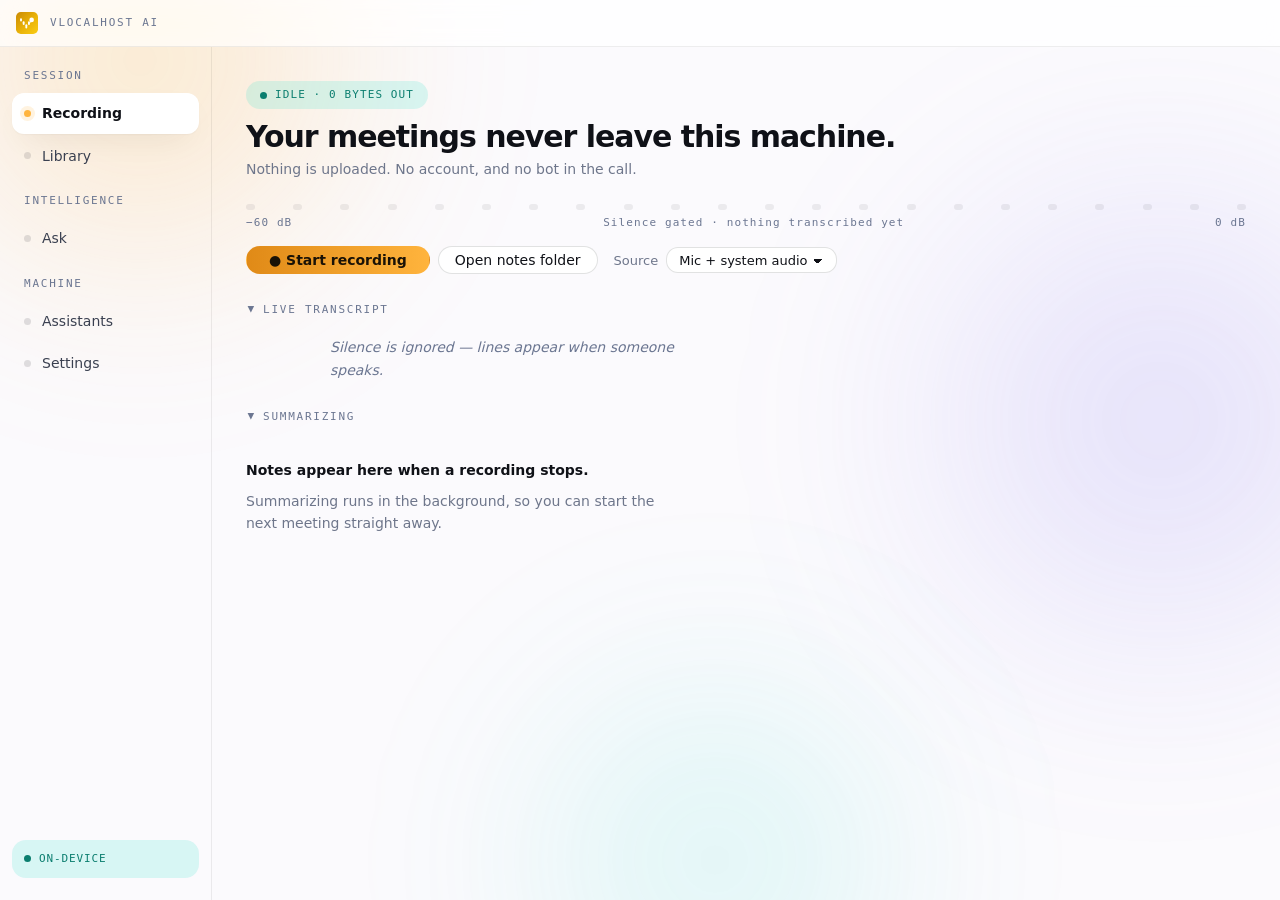
==== ui-next/index.html @ e6b8157e "Give the idle screen the claim, and the meter only the room it earns Four things, all of them about " ====
<!doctype html>
<html lang="en">
<head>
<meta charset="utf-8">
<meta name="viewport" content="width=device-width, initial-scale=1">
<title>Vlocalhost — Aurora</title>
<!-- No font link. This app's claim is that it makes no network requests, and a
     stylesheet from fonts.googleapis.com is one, made on launch, while the pill
     in the corner reads "0 bytes out". Brand faces get bundled locally or not
     used. See tokens.css. -->
<link rel="stylesheet" href="tokens.css">
<link rel="stylesheet" href="app.css">
</head>
<body>

<div class="sky" aria-hidden="true"><b></b><b></b><b></b></div>

<!-- ================================================== FIRST RUN ========= -->
<!-- The five questions setup has always asked, in this window instead of a
     tkinter one. Same order, same wording, same defaults, same settings
     written at the end — `setup_wizard.plan()` does the deciding for both, so
     they cannot answer differently.

     It is a cover over the app rather than a sixth screen: setup is finished
     once and then never seen again, and a nav item for it would be a nav item
     that is wrong on every run after the first. -->
<div class="setup" id="setup" hidden>
  <div class="setup-card" role="dialog" aria-modal="true" aria-labelledby="su-h">
    <div class="setup-step" id="su-step">Step 1 of 5</div>
    <h1 class="h" id="su-h">Everything stays on this machine</h1>
    <p class="setup-sub" id="su-sub">A few quick questions and you're recording.
      Every answer can be changed later in Settings.</p>

    <div class="setup-body" id="su-body"></div>

    <div class="setup-foot">
      <button class="btn" id="su-back">Back</button>
      <span class="setup-outcome" id="su-outcome"></span>
      <button class="btn primary" id="su-next">Next</button>
    </div>
  </div>
</div>

<div class="app">
  <div class="chrome">
    <svg width="22" height="22" viewBox="0 0 200 200" aria-hidden="true">
      <defs><linearGradient id="g" x1="0" y1="0" x2="1" y2="1">
        <stop offset="0%" stop-color="#CA8A04"/><stop offset="55%" stop-color="#EAB308"/>
        <stop offset="100%" stop-color="#FACC15"/></linearGradient></defs>
      <rect width="200" height="200" rx="44" fill="url(#g)"/>
      <g transform="translate(19.11 23.39) scale(0.7778)" fill="#fff">
        <rect x="23" y="44" width="22" height="36" rx="11"/>
        <rect x="54" y="79" width="22" height="42" rx="11"/>
        <rect x="85" y="114" width="22" height="48" rx="11"/>
        <rect x="116" y="79" width="22" height="42" rx="11"/>
        <circle cx="158" cy="62" r="27"/><path d="M 143 79 L 131 100 L 163 81 Z"/>
      </g>
    </svg>
    <span class="t" id="chrome-title">Vlocalhost AI</span>
  </div>

  <div class="shell">
    <nav class="nav" aria-label="Sections">
      <div class="g">Session</div>
      <button data-screen="record" aria-current="page"><span class="dot"></span>Recording</button>
      <button data-screen="library"><span class="dot"></span>Library</button>
      <div class="g">Intelligence</div>
      <button data-screen="ask"><span class="dot"></span>Ask</button>
      <div class="g">Machine</div>
      <button data-screen="assistants"><span class="dot"></span>Assistants</button>
      <button data-screen="settings"><span class="dot"></span>Settings</button>
      <div class="foot"><b></b>ON-DEVICE</div>
    </nav>

    <div class="body" id="body">

      <!-- ============================================ RECORDING ========== -->
      <section class="screen" id="screen-record">
        <span class="pill live" id="live-pill"><b></b><span id="live-text">Idle · 0 bytes out</span></span>
        <h1 class="h" id="rec-title">Your meetings never leave this machine.</h1>
        <div class="meta lede" id="rec-meta">Nothing is uploaded. No account, and no bot in the call.</div>

        <!-- The meter is the page. -->
        <div class="wave" id="wave" role="img" aria-label="Input level meter"></div>
        <div class="scale">
          <span>−60 dB</span>
          <span id="gate">Silence gated · nothing transcribed yet</span>
          <span>0 dB</span>
        </div>

        <!-- Asked on first open, in the app rather than in setup: setup is
             plumbing and blocks the window, and this is a question about the
             person with a perfectly good empty answer. Shown once; answering
             or dismissing both close it for good. -->
        <div class="firstrun" id="firstrun" hidden></div>

        <!-- Checked once, when the window opens, and shown only when the answer
             is bad. Recording works without a notes engine and the transcript
             is always saved -- but the summary is not, and finding that out
             after sitting through an hour-long meeting is the worst possible
             moment to learn it. So it is said before the button, not after the
             recording. -->
        <div class="notready" id="notready" hidden>
          <strong>Recording works. Notes will not be written yet.</strong>
          <span id="notready-why"></span>
          <button class="btn" id="notready-fix">Open Settings</button>
        </div>

        <div class="actions">
          <button class="btn primary" id="record">● Start recording</button>
          <button class="btn" id="open-folder">Open notes folder</button>
          <!-- settings.md › Task-specific options: "prefer letting people modify
               task-specific options without going to your settings area … Putting
               this type of option in a separate settings area disconnects it from
               its context". What is being captured is a property of this
               recording, so it is changed here, beside the meter that shows it.
               Settings holds the same control and the two stay in step. -->
          <span class="inline-field">
            <label for="rec-source">Source</label>
            <select id="rec-source" class="sel sm" data-setting="CAPTURE_MODE">
              <option value="both">Mic + system audio</option>
              <option value="mic">Microphone only</option>
              <option value="system">System audio only</option>
            </select>
          </span>
        </div>

        <!-- Collapsible. -->
        <div class="sect">
          <button class="disclose" aria-expanded="true" aria-controls="transcript">
            <span class="tri" aria-hidden="true">▶</span> Live transcript
          </button>
          <div class="body-in" id="transcript" role="log" aria-live="polite" aria-relevant="additions">
            <div class="lines" id="lines">
              <div class="ln hint"><span class="ts"></span><p>Silence is ignored — lines appear when someone speaks.</p></div>
            </div>
          </div>
        </div>

        <div class="sect">
          <button class="disclose" aria-expanded="true" aria-controls="pending">
            <span class="tri" aria-hidden="true">▶</span> Summarizing
          </button>
          <div class="body-in" id="pending">
            <div class="empty" id="pending-empty">
              <strong>Notes appear here when a recording stops.</strong>
              Summarizing runs in the background, so you can start the next meeting straight away.
            </div>
            <div class="rowlist" id="rows" hidden></div>
          </div>
        </div>
      </section>

      <!-- ============================================ ONE MEETING ======== -->
      <section class="screen" id="screen-meeting" hidden>
        <button class="btn back" id="back">← Library</button>
        <span class="pill warm" id="m-pill">Follow-up ready to draft</span>
        <h1 class="h" id="m-title">Nexon — pricing review</h1>
        <div class="meta" id="m-meta">Tuesday 14:02 · Soham, Priya · 32 min · transcribed here</div>

        <!-- Aurora's order: the notes, and underneath them the facts. -->
        <div class="sect">
          <button class="disclose" aria-expanded="true" aria-controls="m-summary">
            <span class="tri" aria-hidden="true">▶</span> Summary
          </button>
          <div class="body-in" id="m-summary">
            <p class="summary-text" id="m-summary-text"></p>
          </div>
        </div>

        <div class="sect">
          <button class="disclose" aria-expanded="true" aria-controls="m-facts">
            <span class="tri" aria-hidden="true">▶</span> What can be checked
          </button>
          <div class="body-in" id="m-facts"></div>
        </div>

        <div class="sect">
          <button class="disclose" aria-expanded="true" aria-controls="m-next">
            <span class="tri" aria-hidden="true">▶</span> Next steps
          </button>
          <div class="body-in" id="m-next"></div>
        </div>
      </section>

      <!-- ============================================ LIBRARY ============ -->
      <section class="screen" id="screen-library" hidden>
        <h1 class="h">Library</h1>
        <div class="meta">Everything recorded on this machine</div>
        <!-- What has accumulated here, counted from the files themselves.
             Every figure is read off disk: nothing is estimated, nothing is a
             score, and there is no streak to break. It earns its place because
             the last line is the product's whole claim made at the moment the
             number is largest -- all of this exists, and none of it was sent
             anywhere. -->
        <div class="tally" id="library-tally" hidden>
          <div class="tally-n"><b id="tally-meetings">0</b><span>meetings</span></div>
          <div class="tally-n"><b id="tally-notes">0</b><span>with notes</span></div>
          <div class="tally-n"><b id="tally-size">0</b><span>on this disk</span></div>
          <div class="tally-claim">0 bytes ever sent</div>
        </div>
        <!-- Every other screen says what it will hold once it holds something;
             this one used to be the exception and simply went blank, which is
             what a new user sees before their first meeting. -->
        <div class="empty" id="library-empty" hidden>
          <strong>Nothing has been recorded yet.</strong>
          Press Start on the Recording screen. Each meeting is saved here as two
          plain files — the transcript and the notes — in a folder you can open,
          copy or delete without this app.
        </div>
        <div class="libfilter" id="library-filter" hidden>
          <div class="chips" id="library-range" role="radiogroup" aria-label="Show"></div>
          <span class="libcount" id="library-count"></span>
          <label class="libfull">
            <input type="checkbox" id="library-expand">
            <span>Show the full notes</span>
          </label>
        </div>
        <div class="rowlist" id="library-rows"></div>
      </section>

      <!-- ============================================ ASK ================ -->
      <!-- Cross-meeting questions. The two rules stated at the top of
           next_actions/across.py are the two rules of this screen: "Every
           answer says what it searched" and "Every fact keeps its citation."
           Both are visible below — the scope line above an answer, and the
           meeting plus the second on every line of it. -->
      <section class="screen" id="screen-ask" hidden>
        <h1 class="h">Ask</h1>
        <div class="meta">Questions that span meetings</div>

        <!-- What is searchable, stated before anything is asked. Answers read
             cached packs and never extract, which is why they arrive in
             milliseconds and why an unindexed meeting is simply absent. -->
        <div class="strip" id="index-strip">
          <div class="strip-body">
            <div class="strip-t" id="index-t">38 of 41 meetings indexed</div>
            <div class="strip-s" id="index-s">3 have no context pack yet, so nothing in them can be searched or cited.</div>
          </div>
          <button class="btn" id="index-btn">Index 3 meetings</button>
        </div>

        <form class="asker" id="ask-form">
          <label class="sr" for="q">Your question</label>
          <input id="q" class="input q" type="text" autocomplete="off"
                 placeholder="What do I still owe Priya?">
          <button class="btn primary" type="submit" id="ask-btn">Ask</button>
        </form>

        <!-- generative-ai.md › Inputs: "offer diverse, predefined example inputs
             that hint at what's possible for a feature". Each of these is a real
             function in across.py, not a suggestion shaped like one. -->
        <div class="chips" id="chips" role="group" aria-label="Example questions">
          <button class="chip" type="button" data-q="What do I still owe Priya?">What do I still owe…</button>
          <button class="chip" type="button" data-q="What did we decide about pricing?">What did we decide about…</button>
          <button class="chip" type="button" data-q="What is still open on the installer?">What's still open on…</button>
          <button class="chip" type="button" data-q="How did the Linux argument move over six weeks?">How did … move over time</button>
          <button class="chip" type="button" data-q="Brief me before Northwind.">Brief me before…</button>
          <button class="chip" type="button" data-q="What has gone stale in the last 14 days?">What's gone stale</button>
        </div>

        <div id="answer" aria-live="polite">
          <div class="empty" id="ask-empty">
            <strong>Nothing has been asked yet.</strong>
            Answers are assembled from context packs already on this machine. No question
            leaves it, and no answer is written by a model: every line below one names the
            meeting and the second it came from.
          </div>
        </div>
      </section>

      <!-- ============================================ ASSISTANTS ========= -->
      <!-- Three questions, in the order people actually ask them: how do I
           connect one, what will it be able to see, and what has it looked at.
           The third is the one no config-file integration ever answers, which
           is why it gets equal room rather than a line in Settings. -->
      <section class="screen" id="screen-assistants" hidden>
        <h1 class="h">Assistants</h1>
        <div class="meta">What a connected assistant may read from this machine</div>

        <div class="sect">
          <button class="disclose" aria-expanded="true" aria-controls="a-connect">
            <span class="tri" aria-hidden="true">▶</span> Connect one
          </button>
          <div class="body-in" id="a-connect">
            <div class="rowlist" id="host-rows"></div>
            <div class="sub">
              <button class="disclose" aria-expanded="false" aria-controls="a-manual">
                <span class="tri" aria-hidden="true">▶</span> Something else
              </button>
              <div class="body-in" id="a-manual" hidden>
                <p class="note">Any client that speaks MCP over stdio. Paste this into its
                  server list — it names this machine's own binary, so nothing is fetched.</p>
                <pre class="preview" id="mcp-json" tabindex="0"></pre>
                <div class="actions"><button class="btn" id="copy-json">Copy configuration</button></div>
                <p class="outcome" id="json-outcome" hidden></p>
              </div>
            </div>
          </div>
        </div>

        <div class="sect">
          <button class="disclose" aria-expanded="true" aria-controls="a-scope">
            <span class="tri" aria-hidden="true">▶</span> What it can see
          </button>
          <div class="body-in" id="a-scope">
            <!-- privacy.md › Best practices: "Give people precise control over
                 their data by making your permission requests as specific as
                 possible." A window in days is the precise version of "the
                 archive". -->
            <div class="form narrow">
              <div class="field">
                <label for="scope-days">Reach back</label>
                <div class="ctl">
                  <select id="scope-days" class="sel">
                    <option value="0" selected>Everything</option>
                    <option value="7">The last 7 days</option>
                    <option value="30">The last 30 days</option>
                    <option value="90">The last 90 days</option>
                    <option value="180">The last 180 days</option>
                  </select>
                  <p class="hint" id="scope-hint"></p>
                </div>
              </div>
            </div>
            <p class="note">Off by default, deliberately. Unlimited is what every existing
              install already does, and turning a limit on inside an update would break a
              working setup to protect someone from a risk they had already accepted.</p>

            <div class="two">
              <div class="panel">
                <div class="panel-k">It can read</div>
                <ul class="ticks">
                  <li>The notes written for each meeting</li>
                  <li>Context packs — decisions, actions, open questions, risks</li>
                  <li>Meeting titles, times and durations</li>
                </ul>
              </div>
              <div class="panel">
                <div class="panel-k">It can never read</div>
                <ul class="ticks no">
                  <li>The audio — it is not kept once a meeting ends</li>
                  <li>Anything outside the notes folder</li>
                  <li>A meeting older than the window above</li>
                </ul>
              </div>
            </div>
            <p class="note">A refused meeting says it was refused. A silent omission would let
              an assistant answer “you have no commitments” from half an archive.</p>
          </div>
        </div>

        <div class="sect">
          <button class="disclose" aria-expanded="true" aria-controls="a-audit">
            <span class="tri" aria-hidden="true">▶</span> What it has read
          </button>
          <div class="body-in" id="a-audit">
            <div class="rowlist" id="audit-rows"></div>
            <div class="empty" id="audit-empty" hidden>
              <strong>Nothing has been read yet.</strong>
              Every time a connected assistant opens a meeting, it is written here.
            </div>
          </div>
        </div>
      </section>

      <!-- ============================================ SETTINGS =========== -->
      <section class="screen" id="screen-settings" hidden>
        <h1 class="h">Settings</h1>
        <div class="meta">Written to settings.json on this machine</div>

        <!-- feedback.md: feedback belongs in the interface, not in an alert.
             A setting saves the moment it changes, and says so here. -->
        <p class="saved" id="saved" hidden></p>

        <div class="sect">
          <button class="disclose" aria-expanded="true" aria-controls="s-capture">
            <span class="tri" aria-hidden="true">▶</span> Capture
          </button>
          <div class="body-in form" id="s-capture">
            <div class="field">
              <label for="set-source">Capture source</label>
              <div class="ctl">
                <select id="set-source" class="sel" data-setting="CAPTURE_MODE">
                  <option value="both">Mic + system audio</option>
                  <option value="mic">Microphone only</option>
                  <option value="system">System audio only</option>
                </select>
                <p class="hint">Both ends of a call. No bot joins the meeting.</p>
              </div>
            </div>
            <div class="field">
              <label for="set-device">Input device</label>
              <div class="ctl">
                <select id="set-device" class="sel" data-setting="INPUT_DEVICE">
                  <option value="">System default</option>
                  <option>Microphone Array (Realtek)</option>
                  <option>Headset (Jabra Evolve2)</option>
                  <option>BlackHole 2ch</option>
                </select>
              </div>
            </div>
            <div class="field">
              <label for="set-mic-backend">Recorded by</label>
              <div class="ctl">
                <select id="set-mic-backend" class="sel" data-setting="MIC_BACKEND">
                  <option value="auto">Automatic</option>
                  <option value="sounddevice">sounddevice</option>
                  <option value="soundcard">soundcard</option>
                </select>
                <!-- config.py carries the incident this exists for: one
                     backend distorted a user's voice for the other people on a
                     Teams call, reproducibly. Leave it on Automatic unless
                     that is happening to you. -->
                <p class="note">Which library takes the microphone. Change it only if
                  other people say your voice sounds wrong on a call.</p>
              </div>
            </div>
            <div class="field">
              <label for="set-vad">Voice detection</label>
              <div class="ctl">
                <select id="set-vad" class="sel" data-setting="VAD_ENGINE">
                  <option value="silero">Silero — a model of speech</option>
                  <option value="webrtc">WebRTC — cheaper, no model</option>
                </select>
                <p class="hint">WebRTC calls most music and café noise speech, so an utterance
                  never ends. It is a fallback, not a choice.</p>
              </div>
            </div>
            <div class="field">
              <label for="set-thresh">Sensitivity</label>
              <div class="ctl">
                <span class="slider">
                  <input id="set-thresh" type="range" min="0" max="1" step="0.05" value="0.5"
                         data-setting="VAD_THRESHOLD">
                  <output for="set-thresh" id="thresh-out">0.50</output>
                </span>
                <p class="hint">Lower hears more, and admits more noise. 0.50 measured best.</p>
              </div>
            </div>
            <div class="field">
              <label for="set-silence">End an utterance after</label>
              <div class="ctl">
                <span class="suffixed">
                  <input id="set-silence" class="input num" type="number" min="200" max="5000"
                         step="100" value="800" data-setting="SILENCE_TIMEOUT_MS">
                  <span class="suffix">ms of silence</span>
                </span>
              </div>
            </div>
          </div>
        </div>

        <div class="sect">
          <button class="disclose" aria-expanded="true" aria-controls="s-lang">
            <span class="tri" aria-hidden="true">▶</span> Language
          </button>
          <div class="body-in form" id="s-lang">
            <div class="field">
              <label for="set-spoken">Spoken language</label>
              <div class="ctl">
                <select id="set-spoken" class="sel" data-setting="WHISPER_LANGUAGE">
                  <option value="">Detect it</option>
                  <option value="en" selected>English</option>
                  <option value="hi">Hindi</option>
                  <option value="de">German</option>
                  <option value="fr">French</option>
                  <option value="es">Spanish</option>
                  <option value="ja">Japanese</option>
                </select>
                <p class="hint">Naming it beats detection on a short meeting.</p>
              </div>
            </div>
            <!-- toggles.md › Radio buttons: "In rare cases where a single
                 checkbox doesn't clearly communicate the opposing states, you
                 can use a pair of radio buttons, each with a label that
                 specifies the state it controls." Translate is not not-transcribe. -->
            <div class="field">
              <span class="label-as-text" id="task-label">Whisper writes</span>
              <div class="ctl radiogroup" role="radiogroup" aria-labelledby="task-label">
                <label class="radio"><input type="radio" name="task" value="transcribe" checked
                  data-setting="WHISPER_TASK"><span>What was said, in the language it was said in</span></label>
                <label class="radio"><input type="radio" name="task" value="translate"
                  data-setting="WHISPER_TASK"><span>An English translation of it</span></label>
              </div>
            </div>
            <div class="field">
              <label for="set-notes-lang">Notes language</label>
              <div class="ctl">
                <select id="set-notes-lang" class="sel" data-setting="NOTES_LANGUAGE">
                  <option value="en" selected>English</option>
                  <option value="hi">Hindi</option>
                  <option value="de">German</option>
                  <option value="fr">French</option>
                  <option value="es">Spanish</option>
                </select>
                <p class="hint">The notes can be written in a language the meeting was not held in.</p>
              </div>
            </div>
          </div>
        </div>

        <div class="sect">
          <button class="disclose" aria-expanded="true" aria-controls="s-notes">
            <span class="tri" aria-hidden="true">▶</span> Summaries
          </button>
          <div class="body-in form" id="s-notes">
            <div class="field">
              <label for="set-engine">Written by</label>
              <div class="ctl">
                <select id="set-engine" class="sel" data-setting="SUMMARY_ENGINE">
                  <option value="ollama" selected>Ollama</option>
                  <option value="ctranslate2">CTranslate2 — in this process</option>
                  <option value="custom">Something else…</option>
                </select>
                <p class="hint" id="engine-hint">Ollama manages its own models. Nothing is downloaded here.</p>
              </div>
            </div>
            <div class="field" id="model-field">
              <label for="set-model">Model</label>
              <div class="ctl">
                <input id="set-model" class="input mono" type="text" value="llama3.2"
                       placeholder="llama3.2" data-setting="OLLAMA_MODEL" spellcheck="false">
                <p class="hint" id="model-hint">Any model the engine above already has. Pull it first.</p>
              </div>
            </div>
            <p class="note">Notes are written one at a time. Two local model calls at once
              makes both slow rather than either fast.</p>
          </div>
        </div>

        <div class="sect">
          <button class="disclose" aria-expanded="true" aria-controls="s-machine">
            <span class="tri" aria-hidden="true">▶</span> Transcription model
          </button>
          <div class="body-in form" id="s-machine">
            <div class="field">
              <label for="set-whisper">Size</label>
              <div class="ctl">
                <select id="set-whisper" class="sel" data-setting="WHISPER_MODEL">
                  <option value="tiny" selected>tiny — fastest</option>
                  <option value="base">base — pinned revision</option>
                  <option value="small">small — best transcript</option>
                </select>
                <p class="hint">Larger is better when nothing else needs the machine.</p>
              </div>
            </div>
            <div class="field">
              <label for="set-beam">Search width</label>
              <div class="ctl">
                <select id="set-beam" class="sel" data-setting="WHISPER_BEAM_SIZE">
                  <option value="1">1 — greedy, markedly faster</option>
                  <option value="5">5 — best transcript, 2–3× the CPU</option>
                </select>
                <p class="hint">On short meeting utterances greedy is barely less
                  accurate, which is why it is the default.</p>
              </div>
            </div>
            <div class="field">
              <label for="set-partial-ms">Provisional text every</label>
              <div class="ctl">
                <span class="suffixed">
                  <input id="set-partial-ms" class="input num" type="number" min="200"
                         max="5000" step="100" value="500" data-setting="PARTIAL_INTERVAL_MS">
                  <span class="suffix">ms — a floor, not a promise</span>
                </span>
                <!-- Provisional work is skipped whenever a finished utterance is
                     waiting, so on a slow machine this stretches rather than
                     stealing the model from the transcript that gets saved. -->
                <p class="hint">The grey text that appears before a sentence is final.
                  It never delays the saved transcript.</p>
              </div>
            </div>
            <div class="field">
              <label for="set-partial-model">Provisional text uses</label>
              <div class="ctl">
                <input id="set-partial-model" class="input wide" type="text"
                       placeholder="empty — the model above" spellcheck="false"
                       data-setting="PARTIAL_MODEL">
                <p class="hint">A smaller model refreshes the guess about twice as often,
                  at ~66 MB and one more download on first run. Empty is the default
                  because the product should work offline the moment it is installed.</p>
              </div>
            </div>
            <div class="field">
              <label for="set-device-c">Runs on</label>
              <div class="ctl">
                <select id="set-device-c" class="sel" data-setting="WHISPER_DEVICE">
                  <option value="cpu" selected>CPU</option>
                  <option value="cuda">CUDA</option>
                </select>
              </div>
            </div>
            <div class="field">
              <label for="set-compute">Precision</label>
              <div class="ctl">
                <select id="set-compute" class="sel" data-setting="WHISPER_COMPUTE">
                  <option value="int8" selected>int8 — fast on CPU</option>
                  <option value="float16">float16 — needs a GPU</option>
                </select>
              </div>
            </div>
            <div class="field">
              <label for="set-threads">CPU threads</label>
              <div class="ctl">
                <span class="suffixed">
                  <input id="set-threads" class="input num" type="number" min="0" max="64"
                         value="0" data-setting="WHISPER_CPU_THREADS">
                  <span class="suffix">0 = as many as there are</span>
                </span>
              </div>
            </div>
            <div class="field">
              <label for="set-release">Free the model when idle</label>
              <div class="ctl">
                <label class="sw"><input id="set-release" type="checkbox" checked
                  data-setting="RELEASE_MODEL_WHEN_IDLE"><i></i></label>
                <p class="hint">Gives the RAM back between meetings, and pays to load it again.</p>
              </div>
            </div>
          </div>
        </div>

        <div class="sect">
          <button class="disclose" aria-expanded="true" aria-controls="s-deliver">
            <span class="tri" aria-hidden="true">▶</span> Delivery
          </button>
          <div class="body-in form" id="s-deliver">
            <!-- toggles.md › Switches: "you might use a switch to let people turn
                 on or off a group of settings, instead of just one setting." The
                 three under it are checkboxes because, per the same page, "the
                 visual style of checkboxes helps them align well and communicate
                 grouping". -->
            <div class="field">
              <label for="set-deliver">Send the notes when a meeting ends</label>
              <div class="ctl">
                <label class="sw"><input id="set-deliver" type="checkbox"><i></i></label>
                <p class="hint">Everything under this needs the network.</p>
              </div>
            </div>
            <div class="field sub-field" id="deliver-group">
              <span class="label-as-text">Which means</span>
              <div class="ctl checks">
                <label class="check"><input type="checkbox" checked data-setting="EMAIL_SUMMARY_TO_SELF"><span>Email them to me</span></label>
                <label class="check"><input type="checkbox" data-setting="EMAIL_SUMMARY_TO_ATTENDEES"><span>Email them to everyone who was invited</span></label>
                <label class="check"><input type="checkbox" data-setting="POST_NOTES_TO_EVENT"><span>Post them on the calendar event</span></label>
              </div>
            </div>
            <div class="field">
              <label for="set-cal">Calendar</label>
              <div class="ctl">
                <select id="set-cal" class="sel" data-setting="CALENDAR_PROVIDER">
                  <option value="">Not connected</option>
                  <option value="microsoft">Microsoft 365</option>
                  <option value="google">Google Calendar</option>
                </select>
              </div>
            </div>
            <div class="field">
              <label for="set-autostart">Start when a meeting starts</label>
              <div class="ctl">
                <label class="sw"><input id="set-autostart" type="checkbox"
                  data-setting="AUTO_START_FROM_CALENDAR"><i></i></label>
                <p class="hint">The scheduler reads a local copy. It never reaches the network itself.</p>
              </div>
            </div>
          </div>
        </div>

        <div class="sect">
          <button class="disclose" aria-expanded="true" aria-controls="s-keys">
            <span class="tri" aria-hidden="true">▶</span> Shortcut
          </button>
          <div class="body-in form" id="s-keys">
            <div class="field">
              <label for="set-hotkey-on">System-wide record key</label>
              <div class="ctl">
                <label class="sw"><input id="set-hotkey-on" type="checkbox" checked
                  data-setting="HOTKEY_ENABLED"><i></i></label>
              </div>
            </div>
            <div class="field" id="hotkey-field">
              <label for="set-hotkey">The chord</label>
              <div class="ctl">
                <input id="set-hotkey" class="input mono" type="text" value="ctrl+shift+space"
                       data-setting="HOTKEY" spellcheck="false">
                <p class="hint">Taken from every other application on the machine, so pick one
                  nothing else wants.</p>
              </div>
            </div>
          </div>
        </div>

        <div class="sect">
          <button class="disclose" aria-expanded="true" aria-controls="s-privacy">
            <span class="tri" aria-hidden="true">▶</span> Privacy
          </button>
          <div class="body-in form" id="s-privacy">
            <div class="field">
              <label for="set-sealed">Sealed mode</label>
              <div class="ctl">
                <label class="sw"><input id="set-sealed" type="checkbox" data-setting="SEALED_MODE"><i></i></label>
                <p class="hint">Refuse every outbound connection, whatever else is set.
                  An administrator turning this on across a fleet is the whole point of it.</p>
              </div>
            </div>
            <div class="field">
              <label for="set-out">Notes folder</label>
              <div class="ctl">
                <span class="withbtn">
                  <input id="set-out" class="input mono" type="text" value="notes"
                         data-setting="OUTPUT_DIR" spellcheck="false">
                  <button class="btn" type="button" id="choose-out">Choose…</button>
                </span>
              </div>
            </div>
            <div class="field">
              <label for="set-remind">Check for a new version</label>
              <div class="ctl">
                <select id="set-remind" class="sel" data-setting="UPDATE_REMINDER_DAYS">
                  <option value="0">Never</option>
                  <option value="7" selected>Weekly</option>
                  <option value="30">Monthly</option>
                </select>
                <p class="hint">A reminder, computed from the date on this machine. Nothing is fetched.</p>
              </div>
            </div>
          </div>
        </div>

        <!-- Collapsed. These import and run code the user names — no more
             privileged than config.py was, same user and same machine, but
             worth being explicit about. -->
        <div class="sect">
          <button class="disclose" aria-expanded="false" aria-controls="s-adv">
            <span class="tri" aria-hidden="true">▶</span> Advanced
          </button>
          <div class="body-in form" id="s-adv" hidden>
            <p class="note warn">The two fields below name a Python class this app will import
              and run. Point them at code you wrote or trust.</p>
            <div class="field">
              <label for="set-ct">Speech engine</label>
              <div class="ctl">
                <input id="set-ct" class="input mono" type="text" placeholder="module:ClassName"
                       data-setting="CUSTOM_TRANSCRIBER" spellcheck="false">
                <p class="hint">Empty means faster-whisper.</p>
              </div>
            </div>
            <div class="field">
              <label for="set-cs">Notes engine</label>
              <div class="ctl">
                <input id="set-cs" class="input mono" type="text" placeholder="module:ClassName"
                       data-setting="CUSTOM_SUMMARIZER" spellcheck="false">
                <p class="hint">Empty means the engine chosen under Summaries.</p>
              </div>
            </div>
            <div class="field">
              <label for="set-notes-model">Notes model weights</label>
              <div class="ctl">
                <input id="set-notes-model" class="input mono wide" type="text"
                       placeholder="a .gguf file, or a converted model folder"
                       data-setting="NOTES_MODEL" spellcheck="false">
                <!-- Only read by the engines that run a model in this process
                     (ctranslate2, llamacpp). Ollama manages its own weights and
                     ignores this entirely. -->
                <p class="hint">Only for an engine that runs the model in this process.
                  Ollama ignores it.</p>
              </div>
            </div>
            <div class="field">
              <label for="set-url">Ollama server</label>
              <div class="ctl">
                <input id="set-url" class="input mono" type="text" value="http://localhost:11434"
                       data-setting="OLLAMA_URL" spellcheck="false">
              </div>
            </div>
            <div class="field">
              <label for="set-ctx">Context window</label>
              <div class="ctl">
                <span class="suffixed">
                  <input id="set-ctx" class="input num wide" type="number" min="2048" max="131072"
                         step="1024" value="16384" data-setting="OLLAMA_NUM_CTX">
                  <span class="suffix">tokens · more needs more RAM</span>
                </span>
              </div>
            </div>
            <div class="field">
              <label for="set-chunk">Split a long meeting every</label>
              <div class="ctl">
                <span class="suffixed">
                  <input id="set-chunk" class="input num" type="number" min="200" max="4000"
                         step="100" value="800" data-setting="NOTES_CHUNK_WORDS">
                  <span class="suffix">words</span>
                </span>
              </div>
            </div>
          </div>
        </div>

        <!-- ==================================== YOU ====================== -->
        <!-- What first-run asked, changeable here. These two reach the model
             as a system message and change emphasis and wording only; the
             rules that decide what goes in the notes sit after them in the
             prompt and stay absolute. Blank is a valid answer and turns the
             whole thing off. -->
        <div class="grp">
          <h2 class="grp-h">You</h2>
          <div class="fields">
            <div class="field">
              <label for="set-user-field">Area of work</label>
              <div class="ctl">
                <input id="set-user-field" class="input wide" type="text"
                       list="user-fields" placeholder="not set"
                       data-setting="USER_FIELD">
                <datalist id="user-fields"></datalist>
                <p class="hint">Pick one or type your own. Leave empty to turn
                  personalisation off.</p>
              </div>
            </div>
            <div class="field">
              <label for="set-user-tone">Notes should read</label>
              <div class="ctl">
                <input id="set-user-tone" class="input wide" type="text"
                       list="user-tones" placeholder="not set"
                       data-setting="USER_TONE">
                <datalist id="user-tones"></datalist>
                <p class="hint">Pick one or describe your own.</p>
              </div>
            </div>
            <div class="field">
              <label for="set-user-context">Anything else</label>
              <div class="ctl">
                <input id="set-user-context" class="input wide" type="text"
                       placeholder="not set" data-setting="USER_CONTEXT">
                <p class="hint">Optional. Applies to the next meeting — nothing
                  to rebuild.</p>
              </div>
            </div>
          </div>
        </div>

        <!-- ==================================== THIS MACHINE ============= -->
        <!-- Parity with the tkinter Settings tab. These are actions rather
             than settings, which is why they sit apart from everything above:
             nothing here is saved, each one does something now and says what
             happened. Every handler calls a Core module, so this window and
             the old one cannot disagree about the machine they are on. -->
        <div class="grp">
          <h2 class="grp-h">This machine</h2>
          <div class="fields">

            <div class="field">
              <label>Version</label>
              <div class="ctl act">
                <span class="val" id="mach-version">—</span>
                <button class="btn" id="mach-update">Check for updates</button>
                <!-- The only button in this window that opens a socket. It
                     says so, because an app whose pill reads "0 bytes out"
                     should never surprise anyone with a request. -->
                <span class="note">Reaches the network. Only when you press it.</span>
              </div>
            </div>

            <div class="field">
              <label>Notes engine</label>
              <div class="ctl act">
                <span class="val" id="mach-engine">—</span>
                <button class="btn" id="mach-engine-check">Re-check</button>
              </div>
            </div>

            <div class="field">
              <label>Performance</label>
              <div class="ctl act">
                <span class="val" id="mach-perf">—</span>
                <button class="btn" id="mach-bench">Benchmark this machine</button>
                <span class="note">Transcribes ten seconds of speech. Takes a moment.</span>
              </div>
            </div>

            <div class="field">
              <label>Folders</label>
              <div class="ctl act">
                <button class="btn" id="mach-notes-folder">Open notes folder</button>
                <button class="btn" id="mach-config-folder">Open config folder</button>
              </div>
            </div>

            <div class="field">
              <label>Help</label>
              <div class="ctl act">
                <button class="btn" id="mach-guide">Setup guide</button>
                <button class="btn" id="mach-support">Support page</button>
                <button class="btn" id="mach-report">Save a problem report</button>
                <span class="note">The report is redacted before it is written.</span>
              </div>
            </div>

          </div>
        </div>
      </section>

    </div>
  </div>
</div>

<script src="app.js"></script>
</body>
</html>
---- ui-next/tokens.css ----
/* Vlocalhost — Aurora tokens.
 *
 * From 3-brand/app-ui-aurora-light.html (Direction 01, light). The palette,
 * the radii and the aurora wash are Aurora's. What changed, and why:
 *
 * 1. SMALL TEXT GOT ITS OWN TOKENS. Aurora's amber #E08A17 measures 2.69:1 on
 *    white and its mint #0FA894 measures 2.98:1 — against a 4.5:1 floor for
 *    text up to 17pt (accessibility.md › Color and effects). Those two carry
 *    the timestamp citation and the "0 bytes out" pill, which Aurora's own
 *    captions call "the product" and "the whole privacy argument". The two
 *    most important marks on the screen were the two least legible.
 *
 *    So each accent now has two tokens: the BRAND value, unchanged, for fills
 *    and strokes where contrast rules do not apply, and a TEXT value at the
 *    same hue and lower lightness for anything set small. Aurora looks the
 *    same; its labels can be read.
 *
 * 2. NOTHING BELOW 11px. Aurora sets labels at .58rem (9.3px) and timestamps
 *    at .62rem (9.9px). typography.md › Specifications puts the macOS minimum
 *    at 10pt with 13pt the default.
 *
 * 3. A DARK APPEARANCE EXISTS. dark-mode.md: "Avoid offering an app-specific
 *    appearance setting… they may think your app is broken because it doesn't
 *    respond to their systemwide appearance choice." Aurora is light by
 *    identity, so light is the default and dark follows the system.
 */

:root {
  color-scheme: light dark;

  /* ---- surfaces ---- */
  --paper:    #FBFAFD;
  --paper-2:  #FFFFFF;
  --wash:     #F4F2F9;

  /* ---- content ---- */
  --ink:    #0F1117;   /* 18.9:1 on paper-2 */
  --ink-2:  #3A4050;   /* 10.4:1 */
  --ink-3:  #6E768B;   /*  4.5:1 — was #767E92 at 4.06:1 */
  --ink-4:  #6B7691;   /*  4.5:1 — was #A7AEBE at 2.22:1, used on every label */

  --line:   rgba(15, 17, 23, .07);
  --line-2: rgba(15, 17, 23, .12);

  /* ---- accents: brand value, then the legible text value ---- */
  --amber:      #E08A17;   /* strokes, the left rule on a fact */
  --amber-l:    #FFB43D;   /* fills: the meter, the logo, a switch */
  --amber-text: #A86811;   /* 4.5:1 on white — citations, small labels */
  --amber-soft: rgba(255, 180, 61, .16);
  --amber-on-soft: #A06210; /* 4.5:1 on the soft ground */

  --mint:       #0FA894;
  --mint-text:  #0C8575;   /* 4.5:1 on white */
  --mint-soft:  rgba(56, 225, 206, .18);
  --mint-on-soft: #0B7E6F; /* 4.5:1 on the soft ground */

  --lilac:      #8B7CF0;
  --lilac-text: #7361ED;   /* 4.5:1 on white */
  --lilac-soft: rgba(139, 124, 240, .14);

  --risk:      #E7626F;
  --risk-text: #C3283A;    /* 4.5:1 on white */

  /* ---- type ----
   * Aurora specifies Inter Tight + IBM Plex Mono from Google Fonts. A stylesheet
   * link is a network request on launch, and this app's entire claim is that it
   * makes none — the pill in the corner says "0 bytes out" while the page is
   * still fetching a font. So the stack is the system's, and if the brand faces
   * are wanted they get bundled as local files, never linked.
   */
  --f: "Inter Tight", ui-sans-serif, -apple-system, "SF Pro Text",
       "Segoe UI Variable Text", "Segoe UI", system-ui, sans-serif;
  --m: "IBM Plex Mono", ui-monospace, "SF Mono", "Cascadia Code", Menlo, monospace;

  --t-h:     800 30px/1.08 var(--f);
  --t-title: 600 15px/1.35 var(--f);
  --t-body:  400 14px/1.6  var(--f);
  --t-prose: 400 15px/1.65 var(--f);
  --t-label: 500 11px/1.3  var(--m);   /* the floor */
  --t-data:  400 12px/1.4  var(--m);
  /* The explanatory line under a control. 13px is the macOS default body size
     (typography.md › Specifications), which is the right size for a sentence
     that has to be read rather than glanced at. */
  --t-hint:  400 13px/1.5  var(--f);
  --track: .16em;

  /* ---- shape and space ---- */
  --r:    22px;
  --r-md: 18px;
  --r-sm: 12px;
  --shadow:    0 1px 2px rgba(15, 17, 23, .04), 0 12px 32px -12px rgba(15, 17, 23, .10);
  --shadow-lg: 0 2px 4px rgba(15, 17, 23, .04), 0 40px 80px -32px rgba(15, 17, 23, .20);

  --s1: 4px; --s2: 8px; --s3: 12px; --s4: 16px; --s5: 22px; --s6: 34px;

  /* designing-for-macos + accessibility.md: desktop controls default 28x28pt,
     minimum 20x20. This is the hit region, not the painted size. */
  --hit: 28px;

  --glow: .55;
}

/* The dark appearance follows the system, and only the system.
 *
 * dark-mode.md forbids an app-specific appearance setting — "they may think
 * your app is broken because it doesn't respond to their systemwide appearance
 * choice". A second [data-appearance] copy of this block used to sit below,
 * driven by ?appearance=light|dark, so both could be inspected on one machine
 * during review. It was always marked as shipping out of the real build, and
 * it went out on 15 Sep 2026 along with the query-string readers in app.js and
 * the flags in shell.py. All four were one affordance and they left together.
 */
@media (prefers-color-scheme: dark) {
  :root {
    --paper:   #0B0D13;
    --paper-2: #141821;
    --wash:    #10131B;

    --ink:   #ECEEF4;   /* 14.9:1 on paper-2 */
    --ink-2: #B4BBCB;   /*  8.2:1 */
    --ink-3: #8F98AC;   /*  5.3:1 */
    --ink-4: #828BA0;   /*  4.6:1 */

    --line:   rgba(236, 238, 244, .09);
    --line-2: rgba(236, 238, 244, .16);

    /* On a dark ground the bright brand values are already legible, so the
       text tokens go back up rather than down. */
    --amber-text: #FFC163;
    --amber-on-soft: #FFC163;
    --amber-soft: rgba(255, 180, 61, .14);
    --mint-text: #4FE3D1;
    --mint-on-soft: #4FE3D1;
    --mint-soft: rgba(56, 225, 206, .12);
    --lilac-text: #A99BF7;
    --lilac-soft: rgba(139, 124, 240, .16);
    --risk-text: #FF8A94;

    --shadow:    0 1px 2px rgba(0, 0, 0, .5), 0 12px 32px -12px rgba(0, 0, 0, .7);
    --shadow-lg: 0 2px 4px rgba(0, 0, 0, .5), 0 40px 80px -32px rgba(0, 0, 0, .9);
    --glow: .30;
  }
}

/* accessibility.md: provide a higher-contrast scheme when Increase Contrast
   is on. The tertiary tone retires and the aurora stops washing the ground. */
@media (prefers-contrast: more) {
  :root {
    --ink-4: var(--ink-2);
    --ink-3: var(--ink-2);
    --line: var(--line-2);
    --glow: 0;
  }
}
---- ui-next/app.css ----
/* Vlocalhost — Aurora, as an application rather than a mockup. */

* { box-sizing: border-box; }

html, body { height: 100%; margin: 0; }
body {
  background: var(--paper);
  color: var(--ink);
  font: var(--t-body);
  -webkit-font-smoothing: antialiased;
  overflow: hidden;
}

:focus-visible { outline: 2px solid var(--amber-text); outline-offset: 2px; border-radius: 8px; }
:focus:not(:focus-visible) { outline: none; }

.sr {
  position: absolute; width: 1px; height: 1px; padding: 0; margin: -1px;
  overflow: hidden; clip: rect(0 0 0 0); white-space: nowrap; border: 0;
}

/* ------------------------------------------------------------- the aurora */
/* Decorative light behind everything. It is a background wash, not a material
 * over content — materials.md forbids glass in the content layer, and this
 * sits beneath it. Increase Contrast turns it off via --glow. */
.sky { position: fixed; inset: 0; z-index: 0; pointer-events: none; overflow: hidden; }
.sky b {
  position: absolute; border-radius: 50%; filter: blur(90px);
  display: block; opacity: var(--glow);
}
.sky b:nth-child(1) { width: 640px; height: 640px; left: -180px; top: -260px;
  background: radial-gradient(circle, rgba(255,180,61,.55), transparent 65%); }
.sky b:nth-child(2) { width: 720px; height: 720px; right: -240px; top: 60px;
  background: radial-gradient(circle, rgba(139,124,240,.42), transparent 65%); }
.sky b:nth-child(3) { width: 560px; height: 560px; left: 34%; bottom: -240px;
  background: radial-gradient(circle, rgba(56,225,206,.34), transparent 65%); }

/* --------------------------------------------------------------- the shell */
.app { position: relative; z-index: 1; height: 100vh; display: flex; flex-direction: column; }

.chrome {
  display: flex; align-items: center; gap: var(--s3);
  padding: var(--s3) var(--s4);
  border-bottom: 1px solid var(--line);
  background: color-mix(in srgb, var(--paper-2) 72%, transparent);
  -webkit-backdrop-filter: blur(12px) saturate(160%);
  backdrop-filter: blur(12px) saturate(160%);
}
@media (prefers-reduced-transparency: reduce) {
  .chrome { background: var(--paper-2); -webkit-backdrop-filter: none; backdrop-filter: none; }
}
/* The mark breathes while the room is loud. Driven by the real input level
   -- `--lvl` is set from the same on_level reports the meter draws, so it can
   never pulse on a silent room. Idle it is perfectly still: an animation that
   runs when nothing is happening is decoration, and this app does not have
   the credibility to spend on decoration. */
.chrome svg {
  transform: scale(calc(1 + var(--lvl, 0) * .12));
  filter: drop-shadow(0 0 calc(var(--lvl, 0) * 10px)
                      rgba(255, 180, 61, calc(var(--lvl, 0) * .55)));
  transition: transform .09s ease-out, filter .09s ease-out;
}
@media (prefers-reduced-motion: reduce) {
  .chrome svg { transform: none; filter: none; transition: none; }
}

.chrome .t {
  font: var(--t-label); letter-spacing: var(--track);
  text-transform: uppercase; color: var(--ink-4);
}

.shell { flex: 1; display: grid; grid-template-columns: 212px minmax(0, 1fr); min-height: 0; }

/* ------------------------------------------------------------------- nav */
.nav {
  border-right: 1px solid var(--line);
  padding: var(--s5) var(--s3);
  display: flex; flex-direction: column; gap: 2px;
  overflow-y: auto;
}
.nav .g {
  font: var(--t-label); letter-spacing: var(--track); text-transform: uppercase;
  color: var(--ink-4); padding: 0 var(--s3); margin: var(--s4) 0 var(--s2);
}
.nav .g:first-child { margin-top: 0; }
.nav button {
  display: flex; align-items: center; gap: 11px;
  width: 100%; min-height: var(--hit); padding: 9px var(--s3);
  border: 0; border-radius: var(--r-sm); background: none;
  color: var(--ink-2); font: var(--t-body); font-weight: 500;
  text-align: left; cursor: pointer;
}
.nav button:hover { background: color-mix(in srgb, var(--wash) 70%, transparent); }
.nav button .dot {
  width: 7px; height: 7px; border-radius: 50%; background: var(--line-2);
  display: block; flex: none;
}
.nav button[aria-current="page"] {
  background: var(--paper-2); color: var(--ink); box-shadow: var(--shadow); font-weight: 600;
}
.nav button[aria-current="page"] .dot {
  background: var(--amber-l); box-shadow: 0 0 0 4px var(--amber-soft);
}

/* The on-device badge. Nothing else in the app may use mint. */
.nav .foot {
  margin-top: auto; padding: var(--s3);
  border-radius: 14px; background: var(--mint-soft);
  font: var(--t-label); letter-spacing: .08em; color: var(--mint-on-soft);
  display: flex; align-items: center; gap: var(--s2);
}
.nav .foot b {
  width: 7px; height: 7px; border-radius: 50%; background: currentColor;
  display: block; flex: none; animation: blip 2.4s ease-in-out infinite;
}
@keyframes blip { 0%, 100% { opacity: 1; transform: scale(1) } 50% { opacity: .4; transform: scale(.8) } }
@media (prefers-reduced-motion: reduce) { .nav .foot b, .pill.live b { animation: none } }

/* ------------------------------------------------------------------ body */
.body { padding: var(--s6) var(--s6) var(--s5); overflow-y: auto; min-height: 0; }
/* A measure, not the whole window. Prose set to 1500px is unreadable however
   good the type is (typography.md: line length is part of legibility). */
.screen { max-width: 1080px; }
.screen[hidden] { display: none; }

.pill {
  display: inline-flex; align-items: center; gap: var(--s2);
  border-radius: 999px; padding: 7px 14px;
  font: var(--t-label); letter-spacing: .1em; text-transform: uppercase;
}
.pill.live { background: var(--mint-soft); color: var(--mint-on-soft); }
.pill.live b {
  width: 7px; height: 7px; border-radius: 50%; background: currentColor;
  display: block; animation: blip 2.4s ease-in-out infinite;
}
.pill.warm { background: var(--amber-soft); color: var(--amber-on-soft); }

.h { font: var(--t-h); letter-spacing: -.035em; margin: var(--s3) 0 var(--s1); }
.meta {
  font: var(--t-data); color: var(--ink-4); letter-spacing: .05em;
  text-transform: uppercase; font-variant-numeric: tabular-nums;
}

/* -------------------------------------------------------------- the meter */
/* "The live meter is the page." It is the one piece of boldness, so
 * everything around it stays quiet. */
/* Tall while the mic is open, short while it is not. Holding the full 92px at
   idle left a blank the height of a paragraph above a row of grey stubs, which
   reads as a rendering fault rather than as silence. */
/* 44px live, 14px idle. It was 92/26, which made a quiet screen mostly
   meter -- the single loudest element in the window, spending that weight on
   "nothing is happening". Loud while it has something to say; a thin line
   when it does not. */
.wave { display: flex; align-items: flex-end; justify-content: space-between;
        gap: 3px; height: 44px; margin: var(--s4) 0 6px;
        transition: height .2s ease; }
.wave.idle { height: 14px; opacity: .55; }
@media (prefers-reduced-motion: reduce) { .wave { transition: none } }
/* Slim capsules, spread across the width. Left to flex:1 alone they grow to
   ~50px each on a wide window and stop reading as a level meter at all. */
.wave i {
  flex: 1 1 0; max-width: 9px; border-radius: 999px; display: block; min-height: 3px;
  background: linear-gradient(180deg, var(--amber-l), rgba(255, 180, 61, .35));
  transition: height .12s linear;
}
.wave i.q { background: var(--line-2); }
@media (prefers-reduced-motion: reduce) { .wave i { transition: none } }

.scale {
  display: flex; justify-content: space-between; gap: var(--s3);
  font: var(--t-label); color: var(--ink-4); letter-spacing: .1em;
}

/* --------------------------------------------------------- disclosure rows */
/* disclosure-controls.md: the triangle points inward when the content is
 * hidden and down when it is visible, and the label says what is disclosed. */
.disclose {
  display: inline-flex; align-items: center; gap: var(--s2);
  min-height: var(--hit); padding: 0; border: 0; background: none; cursor: pointer;
  font: var(--t-label); letter-spacing: var(--track); text-transform: uppercase;
  color: var(--ink-4);
}
.disclose:hover { color: var(--ink); }
.disclose[aria-expanded="false"] { color: var(--amber-text); }
.disclose .tri { display: inline-block; width: 9px; flex: none; transition: transform .16s ease; transform: rotate(90deg); }
.disclose[aria-expanded="false"] .tri { transform: rotate(0); }
@media (prefers-reduced-motion: reduce) { .disclose .tri { transition: none } }

.sect { margin-top: var(--s5); }
.sect > .body-in { padding-top: var(--s3); }

/* ------------------------------------------------------------- transcript */
.lines { display: flex; flex-direction: column; gap: var(--s3); }
.ln { display: grid; grid-template-columns: 72px minmax(0, 1fr); gap: var(--s3); align-items: baseline; }
.ln .ts { font: var(--t-data); color: var(--ink-4); font-variant-numeric: tabular-nums; }
.ln p { margin: 0; color: var(--ink-2); font: var(--t-body); }
.ln .who { font-weight: 600; color: var(--ink); }
.ln.fresh p { color: var(--ink); }
/* Provisional words. Dimmed AND italic, so "not final yet" survives greyscale
 * — never colour on its own (accessibility.md). */
.ln.interim p { color: var(--ink-4); font-style: italic; }
.ln.hint p { color: var(--ink-4); font-style: italic; }

/* ------------------------------------------------------------------ facts */
/* Aurora's signature: a hairline rule, the role, the claim, the second it was
 * said. "Every line carries the second it came from. That timestamp is the
 * product." */
.fact { border-left: 2px solid var(--amber); padding: var(--s1) 0 var(--s1) var(--s4); margin-top: var(--s5); }
.fact .k { font: var(--t-label); letter-spacing: var(--track); text-transform: uppercase; color: var(--ink-4); }
/* The citation sits with the sentence, not at the far edge of the row. Pushed
   right it stops reading as "this claim, at this second" and starts reading as
   a column of times nobody can pair up. */
.fact .v { font: var(--t-prose); color: var(--ink); margin-top: 5px; max-width: 64ch; }
.fact .cite { font: var(--t-data); color: var(--amber-text); font-variant-numeric: tabular-nums;
              margin-left: var(--s2); white-space: nowrap; }
.fact.risk { border-left-color: var(--risk); }
.fact.risk .cite { color: var(--risk-text); }
.fact .who { font: var(--t-data); color: var(--mint-on-soft); margin-top: 3px; }

.fact.owed .v { display: flex; gap: var(--s2); align-items: flex-start; }
.fact.owed .v .body-text { flex: 1; min-width: 0; }
.fact.owed input[type=checkbox] {
  width: 16px; height: 16px; margin: 4px 0 0; flex: none;
  accent-color: var(--amber); cursor: pointer;
}

.summary-text { font: var(--t-prose); color: var(--ink-2); max-width: 62ch; margin: var(--s5) 0 0; }

/* ------------------------------------------------------------- meeting rows */
.rowlist {
  margin-top: var(--s3); border: 1px solid var(--line); border-radius: var(--r-md);
  overflow: hidden; background: var(--paper-2); box-shadow: var(--shadow);
}
.r {
  display: grid; grid-template-columns: minmax(0, 1fr) auto; gap: var(--s4);
  padding: 15px var(--s5); border-bottom: 1px solid var(--line); align-items: center;
  width: 100%; border-left: 0; border-right: 0; border-top: 0;
  background: none; text-align: left; font: inherit; color: inherit; cursor: pointer;
}
.r:last-child { border-bottom: 0; }
.r:hover { background: color-mix(in srgb, var(--wash) 60%, transparent); }
.r.on { background: linear-gradient(90deg, var(--amber-soft), transparent); }
.r .t { font: var(--t-title); }
.r .s { color: var(--ink-3); font: var(--t-body); margin-top: 2px; display: flex; align-items: center; gap: var(--s2); }
.r .when { font: var(--t-data); color: var(--ink-4); white-space: nowrap; font-variant-numeric: tabular-nums; }
.r .spin { display: inline-block; animation: spin 1.4s linear infinite; }
@keyframes spin { to { transform: rotate(360deg) } }
@media (prefers-reduced-motion: reduce) { .r .spin { animation: none } }
.r .s.working { color: var(--amber-text); }
.r .s.ready   { color: var(--mint-on-soft); }
.r .s.failed  { color: var(--risk-text); }
/* Saved, but not finished. Neither the mint of a completed meeting nor
   the red of a failure — the words are safe, the notes are not there. */
.r .s.partial { color: var(--amber-text); }

/* ---------------------------------------------------------------- buttons */
.btn {
  font: var(--t-body); font-weight: 500; min-height: var(--hit); padding: 0 var(--s4);
  border: 1px solid var(--line-2); border-radius: 999px;
  background: var(--paper-2); color: var(--ink); cursor: pointer;
}
.btn:hover { border-color: var(--ink-4); }
.btn[disabled] { opacity: .45; cursor: default; }
.btn.primary {
  background: linear-gradient(90deg, var(--amber), var(--amber-l));
  color: #1A1206; border-color: transparent; font-weight: 600; padding: 0 var(--s5);
}
.btn.stop { background: var(--risk-text); color: #fff; border-color: transparent; font-weight: 600; padding: 0 var(--s5); }
.actions { display: flex; flex-wrap: wrap; gap: var(--s2); margin-top: var(--s4); }

/* A setting that belongs to the task rather than to Settings, sitting in the
   action row it affects. The label is quiet: the control is the point, and the
   two buttons beside it must stay louder than a source picker. */
.inline-field { display: inline-flex; align-items: center; gap: var(--s2); margin-left: var(--s2); }
.inline-field label { font: var(--t-hint); color: var(--ink-3); }

.preview {
  margin-top: var(--s3); background: var(--wash);
  border: 1px solid var(--line); border-radius: var(--r-sm); padding: var(--s4);
  font: var(--t-data); line-height: 1.7; max-height: 200px; overflow: auto; white-space: pre-wrap;
}
.outcome { font: var(--t-body); color: var(--mint-on-soft); margin: var(--s3) 0 0; }
.outcome.bad { color: var(--risk-text); }

/* ----------------------------------------------------------- empty states */
/* writing.md: an empty screen invites the next action. */
.empty { color: var(--ink-3); max-width: 48ch; margin-top: var(--s4); }
.empty strong { display: block; color: var(--ink); font-weight: 600; margin-bottom: var(--s2); }

.back { margin-bottom: var(--s3); }

/* A paragraph that explains the thing above it rather than labelling it. */
.note { font: var(--t-hint); color: var(--ink-3); max-width: 62ch; margin: var(--s4) 0 0; }
.note.warn {
  border-left: 2px solid var(--amber); padding: var(--s2) 0 var(--s2) var(--s4);
  color: var(--ink-2);
}
.sub { margin-top: var(--s5); }

/* ====================================================== FORM CONTROLS ==== */
/* One grid for a whole group, not one per row, so every label in a group
 * shares an edge. Trailing-aligned labels are the desktop settings
 * convention; the control column is where the eye runs down.
 *
 * `.field { display: contents }` is what lets a two-element row participate
 * in the group's grid instead of making its own.
 */
.form {
  display: grid; grid-template-columns: 200px minmax(0, 1fr);
  column-gap: var(--s4); row-gap: var(--s4);
  align-items: start; max-width: 760px;
}
/* A form of one field does not need a 200px label column; the label only has
   to reach the control. */
.form.narrow { max-width: 560px; grid-template-columns: 110px minmax(0, 1fr); }
.field { display: contents; }
.field > label,
.field > .label-as-text {
  text-align: right; padding-top: 4px;
  font: var(--t-body); font-weight: 500; color: var(--ink-2);
}
.field > .label-as-text { color: var(--ink-4); }
.ctl { min-width: 0; display: flex; flex-direction: column; gap: 6px; align-items: flex-start; }
.hint { font: var(--t-hint); color: var(--ink-3); margin: 0; max-width: 52ch; }

/* A paragraph inside a form spans the whole grid, or it lands in the label
   column and reads as a very long label. */
.form > .note, .form > p { grid-column: 1 / -1; }

/* The row goes quiet when the switch above it governs it and is off. Not
   removed: the choices are still worth reading, they just do not apply yet. */
.field.off > label, .field.off > .label-as-text, .field.off .ctl { opacity: .45; }

/* -- pop-up button ------------------------------------------------------- */
/* A native <select>, so the keyboard, the pointer and the screen reader all
 * behave. The chevron is drawn from two gradients in currentColor rather than
 * an image, so it follows the appearance without a second asset.
 * pickers.md: a short list belongs in a pop-up button, not a picker. */
.sel {
  appearance: none; -webkit-appearance: none;
  min-height: var(--hit); padding: 0 32px 0 12px;
  border: 1px solid var(--line-2); border-radius: var(--r-sm);
  background-color: var(--paper-2); color: var(--ink);
  font: var(--t-body); cursor: pointer; max-width: 100%;
  background-image:
    linear-gradient(45deg, transparent 50%, currentColor 50%),
    linear-gradient(135deg, currentColor 50%, transparent 50%);
  background-position: calc(100% - 18px) calc(50% + 1px), calc(100% - 13px) calc(50% + 1px);
  background-size: 5px 5px, 5px 5px;
  background-repeat: no-repeat;
}
.sel:hover { border-color: var(--ink-4); }
.sel.sm { min-height: 26px; font: var(--t-hint); padding-right: 28px; }

/* -- text field ---------------------------------------------------------- */
/* text-fields.md: "match the size of a text field to the quantity of
 * anticipated text" — a chord is not the width of a folder path. */
.input {
  min-height: var(--hit); padding: 0 12px; width: 100%; max-width: 340px;
  border: 1px solid var(--line-2); border-radius: var(--r-sm);
  background: var(--paper-2); color: var(--ink); font: var(--t-body);
}
.input::placeholder { color: var(--ink-4); }
.input:hover { border-color: var(--ink-4); }
.input.mono { font: var(--t-data); }
.input.num { width: 96px; max-width: 96px; text-align: right; font-variant-numeric: tabular-nums; }
.input.num.wide { width: 118px; max-width: 118px; }

.suffixed, .withbtn, .slider { display: flex; align-items: center; gap: var(--s2); }
.suffix { font: var(--t-hint); color: var(--ink-3); }
.withbtn .input { max-width: 260px; }
.slider input[type=range] { width: 200px; accent-color: var(--amber); }
.slider output { font: var(--t-data); color: var(--ink-2); font-variant-numeric: tabular-nums; }

/* -- switch -------------------------------------------------------------- */
/* toggles.md: "Avoid relying solely on different colors to communicate state."
 * The knob moves, which reads in greyscale and at any contrast setting; the
 * fill is the second, redundant signal. */
.sw { position: relative; display: inline-flex; align-items: center; min-height: var(--hit); }
.sw input { position: absolute; inset: 0; opacity: 0; margin: 0; cursor: pointer; }
.sw i {
  width: 40px; height: 23px; border-radius: 999px; display: block;
  background: var(--line-2); position: relative; transition: background .16s ease;
}
.sw i::after {
  content: ''; position: absolute; top: 3px; left: 3px;
  width: 17px; height: 17px; border-radius: 50%; background: var(--paper-2);
  box-shadow: 0 1px 3px rgba(15, 17, 23, .35);
  transition: transform .16s ease;
}
.sw input:checked + i { background: var(--amber); }
.sw input:checked + i::after { transform: translateX(17px); }
.sw input:focus-visible + i { outline: 2px solid var(--amber-text); outline-offset: 3px; }
.sw input:disabled + i { opacity: .45; }
@media (prefers-reduced-motion: reduce) { .sw i, .sw i::after { transition: none } }

/* -- checkbox and radio -------------------------------------------------- */
.checks { gap: var(--s3); }
.check, .radio {
  display: flex; align-items: flex-start; gap: 10px;
  min-height: 22px; font: var(--t-body); color: var(--ink-2); cursor: pointer;
}
.check input, .radio input {
  width: 16px; height: 16px; margin: 2px 0 0; flex: none;
  accent-color: var(--amber); cursor: pointer;
}
.check:hover, .radio:hover { color: var(--ink); }
.radiogroup { gap: var(--s3); }

/* The line that says a setting is now on disk. feedback.md keeps this in the
   interface; an alert for a saved checkbox would be absurd. */
.saved {
  font: var(--t-data); color: var(--mint-on-soft); margin: var(--s4) 0 0;
  min-height: 17px; opacity: 0; transition: opacity .2s ease;
}
.saved.on { opacity: 1; }
@media (prefers-reduced-motion: reduce) { .saved { transition: none } }

/* ============================================================== ASK ====== */
/* A strip that states what can be searched, above the field that searches it.
 * across.py's first rule — "Every answer says what it searched" — is useless
 * if the scope is only ever disclosed after the fact. */
.strip {
  display: flex; align-items: center; gap: var(--s4); flex-wrap: wrap;
  margin-top: var(--s5); padding: var(--s4) var(--s5);
  border: 1px solid var(--line); border-radius: var(--r-md);
  background: var(--paper-2); box-shadow: var(--shadow);
}
.strip-body { flex: 1; min-width: 240px; }
.strip-t { font: var(--t-title); }
.strip-s { font: var(--t-hint); color: var(--ink-3); margin-top: 2px; }
.strip.complete { background: var(--mint-soft); border-color: transparent; box-shadow: none; }

.asker { display: flex; gap: var(--s2); margin-top: var(--s5); max-width: 760px; }
.asker .q {
  flex: 1; max-width: none; min-height: 42px;
  font: var(--t-prose); border-radius: 999px; padding: 0 var(--s5);
}
.asker .btn { min-height: 42px; }

.chips { display: flex; flex-wrap: wrap; gap: var(--s2); margin-top: var(--s3); max-width: 760px; }
.chip {
  min-height: 26px; padding: 0 13px; border-radius: 999px;
  border: 1px solid var(--line-2); background: none; color: var(--ink-3);
  font: var(--t-hint); cursor: pointer;
}
.chip:hover { color: var(--ink); border-color: var(--ink-4); background: var(--paper-2); }

/* The scope line. It is the first thing in an answer, on purpose: an answer
 * drawn from 38 of 41 meetings is a different answer from one drawn from 41,
 * and a reader handed the first without being told will read it as the second. */
.scope {
  display: flex; align-items: baseline; gap: var(--s2); flex-wrap: wrap;
  margin-top: var(--s6); padding-bottom: var(--s3);
  border-bottom: 1px solid var(--line);
  font: var(--t-label); letter-spacing: var(--track); text-transform: uppercase;
  color: var(--ink-4);
}
.scope b { color: var(--ink-2); font-weight: 600; }
.scope .gap { color: var(--amber-text); }

.answer-head { font: var(--t-prose); color: var(--ink); margin: var(--s5) 0 0; max-width: 62ch; }

/* A citation that names the meeting as well as the second is long enough to
   need a line of its own sometimes. It moves as one block: split across a line
   break, "Launch checkpoint ·" and "00:06:03" stop reading as one citation. */
.fact.cross .cite { display: inline-block; max-width: 100%; }

#answer .empty { margin-top: var(--s6); }

.working {
  display: flex; align-items: center; gap: var(--s3);
  margin-top: var(--s6); font: var(--t-body); color: var(--ink-3);
}
.working .spin { display: inline-block; animation: spin 1.4s linear infinite; color: var(--amber-text); }
@media (prefers-reduced-motion: reduce) { .working .spin { animation: none } }

/* ======================================================= ASSISTANTS ====== */
/* A row that reports rather than navigates. `.r` is a button elsewhere; here
   it is a div, so the pointer must not claim it is clickable. */
.r.static { cursor: default; }
.r.static:hover { background: none; }
.r .act { display: flex; gap: var(--s2); align-items: center; }

.two { display: grid; grid-template-columns: repeat(2, minmax(0, 1fr)); gap: var(--s4); margin-top: var(--s5); }
.panel {
  border: 1px solid var(--line); border-radius: var(--r-md);
  background: var(--paper-2); padding: var(--s4) var(--s5) var(--s5);
  box-shadow: var(--shadow);
}
.panel-k { font: var(--t-label); letter-spacing: var(--track); text-transform: uppercase; color: var(--ink-4); }
.ticks { list-style: none; margin: var(--s3) 0 0; padding: 0; display: flex; flex-direction: column; gap: var(--s2); }
.ticks li {
  display: grid; grid-template-columns: 16px minmax(0, 1fr); gap: var(--s2);
  font: var(--t-hint); color: var(--ink-2);
}
/* The glyph is the signal, not its colour — the two panels must stay apart in
   greyscale (accessibility.md › Color and effects). */
.ticks li::before { content: '✓'; color: var(--ink-4); }
.ticks.no li::before { content: '✕'; }

.audit-r { grid-template-columns: minmax(0, 1fr) auto; }
.audit-r .t { font: var(--t-body); font-weight: 500; }
.audit-r .s { font: var(--t-hint); color: var(--ink-3); margin-top: 2px; }

/* ----------------------------------------------------------------- narrow */
@media (max-width: 860px) {
  .shell { grid-template-columns: 1fr; }
  .nav {
    flex-direction: row; align-items: center; overflow-x: auto;
    border-right: 0; border-bottom: 1px solid var(--line); padding: var(--s2) var(--s3);
  }
  .nav .g { display: none; }
  .nav .foot { margin: 0 0 0 auto; white-space: nowrap; }
  .body { padding: var(--s5) var(--s4); }

  /* One column: the label sits above its control and leads it, which is the
     only alignment that still works when there is no second column to
     align to. */
  .form { grid-template-columns: minmax(0, 1fr); row-gap: var(--s2); }
  .field > label, .field > .label-as-text { text-align: left; padding-top: var(--s3); }
  .ctl { margin-bottom: var(--s3); }
  .two { grid-template-columns: minmax(0, 1fr); }
  .asker { flex-wrap: wrap; }
  .asker .q { min-width: 100%; }
}

/* Both of the blocks below set `display`, which beats the UA rule for the
 * `hidden` attribute -- so each needs its own `[hidden]` guard or it shows
 * whatever JS says. Same convention as `.screen[hidden]` above. */
.tally[hidden], .notready[hidden] { display: none; }

/* ------------------------------------------------- Library tally ------- *
 * Counted from the files on disk, never estimated. Laid out as three
 * numbers and a claim, because the claim is the reason the row exists: the
 * privacy promise lands hardest beside the pile it is protecting.          */
.tally {
  display: flex; flex-wrap: wrap; align-items: center; gap: var(--s5);
  margin: var(--s4) 0 var(--s5);
  padding: var(--s4) var(--s5);
  background: var(--paper-2);
  border: 1px solid var(--line);
  border-radius: var(--r-md);
}
.tally-n { display: flex; align-items: baseline; gap: 6px; }
.tally-n b { font: var(--t-title); color: var(--ink); font-variant-numeric: tabular-nums; }
.tally-n span { font: var(--t-label); color: var(--ink-3); letter-spacing: .04em; }
.tally-claim {
  margin-left: auto;
  font: var(--t-label); letter-spacing: .06em;
  color: var(--mint-text);
  background: var(--mint-soft);
  border-radius: 999px;
  padding: 6px var(--s4);
  white-space: nowrap;
}

/* ------------------------------------------------- This machine -------- *
 * Actions, not settings. Laid out on one line so a button sits beside the
 * value it changes, with the note underneath where it is read after the
 * decision rather than before it.                                         */
.ctl.act { flex-direction: row; flex-wrap: wrap; align-items: center; gap: var(--s3); }
.ctl.act .note { margin: 0; flex-basis: 100%; }
.ctl.act .val {
  font: var(--t-data); color: var(--ink-2);
  font-variant-numeric: tabular-nums;
  min-width: 14ch;
}
.ctl.act .val.ok { color: var(--mint-text); }
.ctl.act .val.bad { color: var(--risk-text); }
.ctl.act .val.busy { color: var(--ink-3); font-style: italic; }

/* --------------------------------------------- notes engine missing ---- *
 * Amber, not red. Nothing is broken and nothing will be lost -- the
 * recording and the transcript both work. Red here would say "do not press
 * this", and pressing it is exactly the right thing to do.                */
.notready {
  display: flex; flex-wrap: wrap; align-items: center; gap: var(--s3);
  margin: var(--s4) 0 0;
  padding: var(--s4) var(--s5);
  background: var(--amber-soft);
  border: 1px solid var(--amber);
  border-radius: var(--r-md);
  font: var(--t-body); color: var(--amber-on-soft);
}
.notready strong { font-weight: 600; }
.notready span { color: var(--amber-text); }
.notready .btn { margin-left: auto; }

/* ===================================================== first run ========= *
 * A cover, not a screen. It sits over the whole window because setup is a
 * thing you finish, and because the app behind it is not usable until the
 * questions are answered -- showing the nav would be offering doors that go
 * nowhere yet.                                                             */
.setup {
  position: fixed; inset: 0; z-index: 40;
  display: grid; place-items: center;
  padding: var(--s5);
  background: var(--paper);
}
.setup[hidden] { display: none; }
.setup-card {
  /* 560, not 680. A setup card is read, not worked in: at 680 the chip rows
     ran nearly the full width and the card read as a page rather than as a
     question being asked. The narrower measure also wraps the sub line to a
     comfortable length without a max-width of its own. */
  width: min(560px, 100%);
  /* A column whose middle scrolls, not a box that scrolls whole. Shrink the
     window and the card used to scroll as one piece, which took Back and Next
     off the bottom with it -- the two controls that must never be out of
     reach. Now the step body is the only thing that moves. */
  max-height: 100%;
  display: flex;
  flex-direction: column;
  min-height: 0;
  background: var(--paper-2);
  border: 1px solid var(--line);
  border-radius: var(--r);
  box-shadow: var(--shadow-lg);
  padding: var(--s5) var(--s5) var(--s4);
}
/* The page heading is 30px, which is right on a screen and shouts inside a
   560px card. */
.setup-card .h { font: 800 22px/1.15 var(--f); }

.setup-step {
  font: var(--t-label); letter-spacing: .12em; text-transform: uppercase;
  color: var(--mint-text); margin-bottom: var(--s3);
}
.setup-sub { font: var(--t-body); color: var(--ink-3); margin: var(--s2) 0 0; }
.setup-body {
  margin: var(--s4) 0 0;
  display: flex; flex-direction: column; gap: var(--s3);
  overflow-y: auto;        /* the only scrolling part */
  min-height: 0;           /* or flex refuses to let it shrink */
}

/* One option in a list of them. The whole row is the target, not just the
   dot -- a 14px circle is a poor thing to ask somebody to hit. */
.su-opt {
  display: flex; gap: var(--s3); align-items: flex-start;
  padding: var(--s4); cursor: pointer;
  border: 1px solid var(--line);
  border-radius: var(--r-md);
  background: var(--paper);
}
.su-opt:hover { border-color: var(--ink-4); }
.su-opt[aria-checked="true"] { border-color: var(--amber); background: var(--amber-soft); }
.su-opt input { margin-top: 3px; }
.su-opt b { display: block; font-weight: 600; color: var(--ink); }
.su-opt span { display: block; font: var(--t-body); color: var(--ink-3); margin-top: 2px; }
.su-path {
  font: var(--t-data); color: var(--amber-text);
  word-break: break-all; margin: var(--s2) 0 var(--s3);
}
.su-row { display: flex; flex-wrap: wrap; gap: var(--s3); align-items: center; }
.su-bar { height: 6px; border-radius: 999px; background: var(--track); overflow: hidden; }
.su-bar i { display: block; height: 100%; background: var(--amber); width: 0; transition: width .25s; }
.setup-foot {
  display: flex; align-items: center; gap: var(--s3);
  margin-top: var(--s5); padding-top: var(--s3);
  border-top: 1px solid var(--line);
  flex-shrink: 0;
}
.setup-foot .primary { margin-left: auto; }
.setup-outcome { font: var(--t-body); color: var(--ink-3); }
.setup-outcome.bad { color: var(--risk-text); }


/* ------------------------------------------------ first run: chips ------ *
 * A choice you make with one click, sized to its own label.
 *
 * The first version laid twelve fixed-width pills on a 190px grid. "Customer
 * Success" set the width, so "HR" became a 290px button with a word floating
 * in it, the twelve of them filled the card, and the question that mattered
 * more -- how the notes should read -- got pushed under the fold. Chips that
 * fit their text put both rows on screen together, which is the whole point
 * of asking them on one step.                                              */
.chiprow { margin: 0 0 var(--s4); }
.chiprow-h {
  font: var(--t-label); letter-spacing: .1em; text-transform: uppercase;
  color: var(--ink-3); margin-bottom: var(--s2);
}
.chips { display: flex; flex-wrap: wrap; gap: 6px; }

.chip {
  font: var(--t-body);
  color: var(--ink-2);
  background: var(--paper);
  border: 1px solid var(--line-2);
  border-radius: 999px;
  padding: 6px var(--s3);
  cursor: pointer;
  white-space: nowrap;
  transition: border-color .12s, background .12s, color .12s;
}
.chip:hover { border-color: var(--ink-4); color: var(--ink); }
.chip:focus-visible { outline: 2px solid var(--amber); outline-offset: 2px; }

/* Selected is a filled chip, not a tick beside one: at this size the fill is
   readable across the room and a 14px radio dot is not. Amber is the one
   accent this app spends on "you did something", and it is spent here. */
.chip[aria-checked="true"] {
  background: var(--amber);
  border-color: var(--amber);
  color: #1A1206;
  font-weight: 600;
}
.chip[aria-checked="true"]:hover { border-color: var(--amber); }

/* The optional note. Folded, quiet, and one line — it is for the few people
   who want it, and it must not be what the eye lands on. */
.su-more { margin-top: var(--s3); }
/* The base .disclose is a section header -- uppercase and letterspaced. This
   one is an aside offered to the few people who want it, so it drops both and
   speaks in sentence case. */
.su-more .disclose {
  font: var(--t-body); color: var(--ink-3);
  text-transform: none; letter-spacing: normal;
}
.su-more .disclose:hover { color: var(--ink-2); }
.su-more-in { margin-top: var(--s3); }

/* --------------------------------------------- who the notes are for ---- *
 * Asked on the Recording screen the first time the app opens, not in setup.
 * A card that sits in the page rather than over it: the app is usable while
 * it is there, and starting a recording without answering is fine.
 *
 * Quiet by default. It is an offer, not a warning -- amber is spent on the
 * chips a person picks, not on the container asking.                        */
.firstrun {
  margin: var(--s4) 0 0;
  padding: var(--s4) var(--s5);
  background: var(--paper-2);
  border: 1px solid var(--line);
  border-radius: var(--r-md);
}
.firstrun[hidden] { display: none; }
.fr-head { margin-bottom: var(--s4); }
.fr-head strong { display: block; font: var(--t-title); color: var(--ink); }
.fr-head span {
  display: block; font: var(--t-body); color: var(--ink-3);
  margin-top: 2px; max-width: 64ch;
}
.fr-act {
  display: flex; gap: var(--s3); align-items: center;
  margin-top: var(--s4); padding-top: var(--s3);
  border-top: 1px solid var(--line);
}

/* ------------------------------------------------ library: filter row --- *
 * Two controls, one line, above the list. A range and a toggle -- not a
 * search box, because "which week was that" is the question people actually
 * arrive with and a text field cannot answer it without them remembering a
 * word from the meeting.                                                    */
.libfilter {
  display: flex; flex-wrap: wrap; align-items: center; gap: var(--s4);
  margin: 0 0 var(--s4);
}
.libfilter[hidden] { display: none; }
.libfull {
  display: flex; align-items: center; gap: 8px; margin-left: auto;
  font: var(--t-body); color: var(--ink-3); cursor: pointer; user-select: none;
}
.libfull input { accent-color: var(--amber); }

/* The saved notes, shown as they read in the file. Monospace and preserved
   line breaks on purpose: this is the artifact on disk, not a rendering of
   it, and it should look like something you could open in Notepad -- because
   you can. */
.r .full {
  margin: var(--s3) 0 0; padding: var(--s3) var(--s4);
  background: var(--paper); border: 1px solid var(--line);
  border-radius: var(--r-sm);
  font: var(--t-data); color: var(--ink-2);
  white-space: pre-wrap; max-height: 320px; overflow-y: auto;
}
.r .full.empty { color: var(--ink-4); font-style: italic; white-space: normal; }
.libcount { font: var(--t-label); color: var(--ink-4); letter-spacing: .06em; }

/* `.meta` is a label style — uppercase and letterspaced, right for "NO
   SESSION" and wrong for a sentence. The line under the brand claim is a
   sentence, so it reads like one. `.lede` is added and removed as the
   heading changes, because a live session's meta *is* a label again. */
.meta.lede {
  text-transform: none; letter-spacing: normal;
  font: var(--t-body); color: var(--ink-3);
  max-width: 54ch; margin-top: 2px;
}
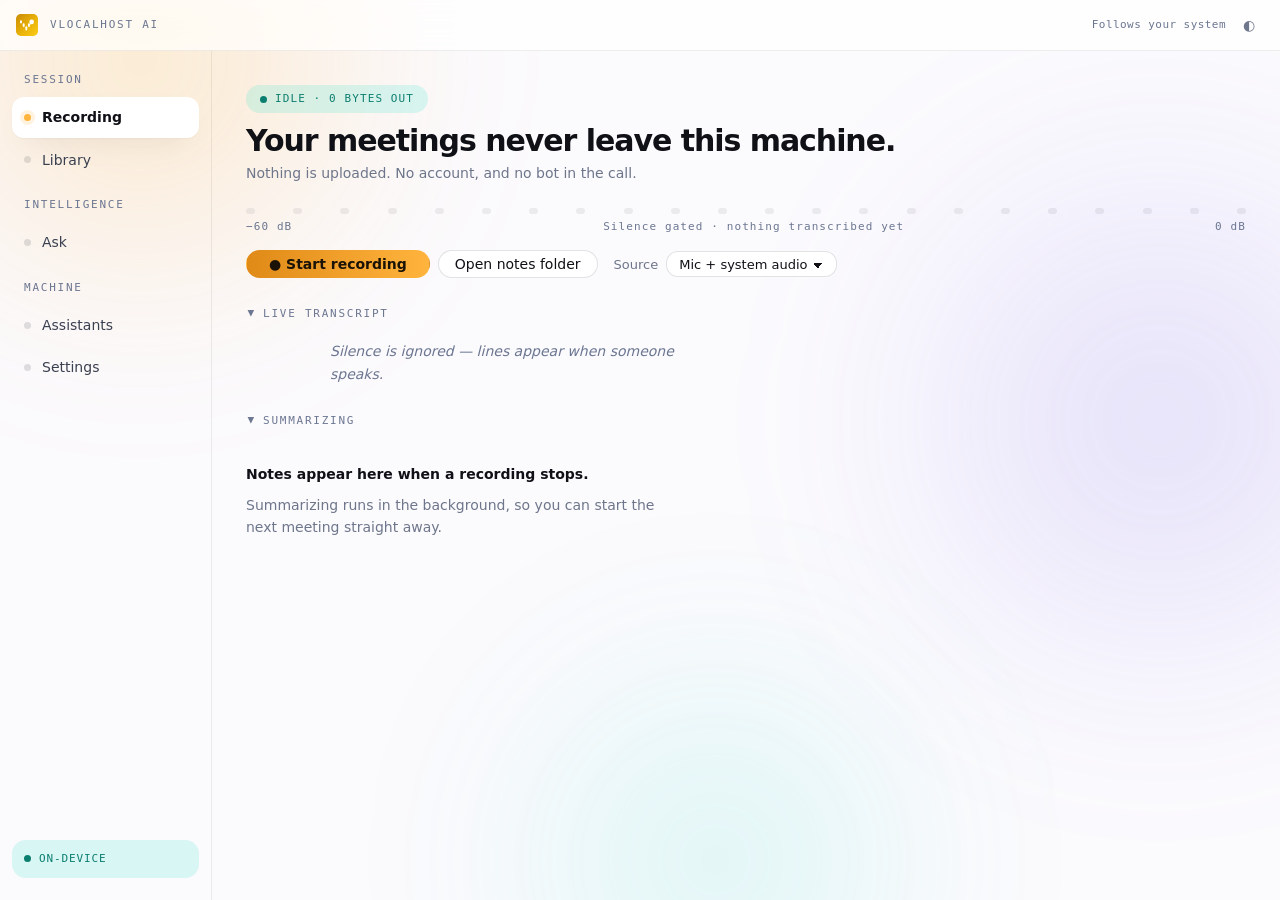
==== commit baaa0e6b: "Light, dark or the system's choice — and a gate so this is not remembered **A toggle, top right, thr" ====
--- a/ui-next/index.html
+++ b/ui-next/index.html
@@ -57,6 +57,15 @@
       </g>
     </svg>
     <span class="t" id="chrome-title">Vlocalhost AI</span>
+    <!-- Appearance. Three states, not two: "System" is the default and keeps
+         dark-mode.md's rule that an app answers the systemwide choice. The
+         other two are for somebody who has decided. One cycling button rather
+         than three, because it lives in a 44px chrome bar. -->
+    <span class="appear-wrap">
+      <span class="appear-note" id="appearance-note">Follows Windows</span>
+      <button class="appear" id="appearance" type="button"
+              title="Appearance" aria-label="Appearance: system"></button>
+    </span>
   </div>
 
   <div class="shell">
@@ -803,9 +812,32 @@
              rules that decide what goes in the notes sit after them in the
              prompt and stay absolute. Blank is a valid answer and turns the
              whole thing off. -->
-        <div class="grp">
-          <h2 class="grp-h">You</h2>
-          <div class="fields">
+        <div class="sect">
+          <button class="disclose" aria-expanded="true" aria-controls="s-appearance">
+            <span class="tri" aria-hidden="true">▶</span> Appearance
+          </button>
+          <div class="body-in form" id="s-appearance">
+            <div class="field">
+              <label for="set-appearance">Theme</label>
+              <div class="ctl">
+                <select id="set-appearance" class="sel" data-setting="APPEARANCE">
+                  <option value="system">Follow the system</option>
+                  <option value="light">Light</option>
+                  <option value="dark">Dark</option>
+                </select>
+                <p class="hint">The same choice as the toggle at the top of the
+                  window. "Follow the system" is the default, so the app answers
+                  your OS setting unless you say otherwise.</p>
+              </div>
+            </div>
+          </div>
+        </div>
+
+        <div class="sect">
+          <button class="disclose" aria-expanded="true" aria-controls="s-you">
+            <span class="tri" aria-hidden="true">▶</span> You
+          </button>
+          <div class="body-in form" id="s-you">
             <div class="field">
               <label for="set-user-field">Area of work</label>
               <div class="ctl">
@@ -845,9 +877,11 @@
              nothing here is saved, each one does something now and says what
              happened. Every handler calls a Core module, so this window and
              the old one cannot disagree about the machine they are on. -->
-        <div class="grp">
-          <h2 class="grp-h">This machine</h2>
-          <div class="fields">
+        <div class="sect">
+          <button class="disclose" aria-expanded="true" aria-controls="s-machine-actions">
+            <span class="tri" aria-hidden="true">▶</span> This machine
+          </button>
+          <div class="body-in form" id="s-machine-actions">
 
             <div class="field">
               <label>Version</label>
--- a/ui-next/tokens.css
+++ b/ui-next/tokens.css
@@ -111,7 +111,7 @@
  * the flags in shell.py. All four were one affordance and they left together.
  */
 @media (prefers-color-scheme: dark) {
-  :root {
+  :root:not([data-appearance="light"]) {
     --paper:   #0B0D13;
     --paper-2: #141821;
     --wash:    #10131B;
@@ -152,3 +152,62 @@
     --glow: 0;
   }
 }
+
+
+/* An explicit choice, from the toggle in the chrome bar. `data-appearance` is
+   set on <html> from the APPEARANCE setting; absent means "system", which is
+   the default and the only state the media query above decides alone.
+
+   `color-scheme` has to be re-declared or the native controls keep following
+   the OS while the tokens follow the choice -- on a dark machine, choosing
+   light drew a light page with dark radio buttons and a dark slider track. It
+   is not implied by changing a custom property. */
+:root[data-appearance="light"] { color-scheme: light; }
+:root[data-appearance="dark"]  { color-scheme: dark; }
+
+:root[data-appearance="dark"] {
+    --paper:   #0B0D13;
+    --paper-2: #141821;
+    --wash:    #10131B;
+
+    --ink:   #ECEEF4;   /* 14.9:1 on paper-2 */
+    --ink-2: #B4BBCB;   /*  8.2:1 */
+    --ink-3: #8F98AC;   /*  5.3:1 */
+    --ink-4: #828BA0;   /*  4.6:1 */
+
+    --line:   rgba(236, 238, 244, .09);
+    --line-2: rgba(236, 238, 244, .16);
+
+    /* On a dark ground the bright brand values are already legible, so the
+       text tokens go back up rather than down. */
+    --amber-text: #FFC163;
+    --amber-on-soft: #FFC163;
+    --amber-soft: rgba(255, 180, 61, .14);
+    --mint-text: #4FE3D1;
+    --mint-on-soft: #4FE3D1;
+    --mint-soft: rgba(56, 225, 206, .12);
+    --lilac-text: #A99BF7;
+    --lilac-soft: rgba(139, 124, 240, .16);
+    --risk-text: #FF8A94;
+
+    --shadow:    0 1px 2px rgba(0, 0, 0, .5), 0 12px 32px -12px rgba(0, 0, 0, .7);
+    --shadow-lg: 0 2px 4px rgba(0, 0, 0, .5), 0 40px 80px -32px rgba(0, 0, 0, .9);
+    --glow: .30;
+}
+
+
+/* ---------------------------------------------------------- the wash ---- *
+ * The amber-lilac-mint aurora is the brand and it is present in every
+ * appearance. It was being read at .30 under an explicit light choice -- the
+ * dark value, and backwards: a pale ground needs *more* glow for the amber to
+ * register at all. Stated per appearance, last, so nothing above can leak
+ * into the wrong one.
+ *
+ * `prefers-contrast: more` is the one thing still allowed to retire it, and
+ * that is a stated accessibility choice rather than a theme.                */
+:root { --glow: .55; }
+:root[data-appearance="dark"] { --glow: .34; }
+@media (prefers-color-scheme: dark) {
+  :root:not([data-appearance="light"]) { --glow: .34; }
+}
+@media (prefers-contrast: more) { :root { --glow: 0; } }
--- a/ui-next/app.css
+++ b/ui-next/app.css
@@ -787,3 +787,28 @@
   font: var(--t-body); color: var(--ink-3);
   max-width: 54ch; margin-top: 2px;
 }
+
+/* --------------------------------------------------- appearance toggle -- *
+ * Pushed to the right of the chrome bar. Quiet: it is a preference, not an
+ * action, and it must not compete with the record button for attention.     */
+.appear {
+  margin-left: auto;
+  width: 30px; height: 26px;
+  display: grid; place-items: center;
+  font-size: 14px; line-height: 1;
+  color: var(--ink-3);
+  background: transparent;
+  border: 1px solid transparent;
+  border-radius: var(--r-sm);
+  cursor: pointer;
+}
+.appear:hover { color: var(--ink); border-color: var(--line-2); background: var(--paper); }
+.appear:focus-visible { outline: 2px solid var(--amber); outline-offset: 2px; }
+
+/* The toggle says what it will do, in words. A lone half-moon glyph is a
+   guess -- people click it to find out, which is a poor way to learn that an
+   app has a light mode at all. */
+.appear-wrap { margin-left: auto; display: flex; align-items: center; gap: var(--s2); }
+.appear-note { font: var(--t-label); letter-spacing: .04em; color: var(--ink-4); white-space: nowrap; }
+.appear { margin-left: 0; }
+@media (max-width: 860px) { .appear-note { display: none; } }
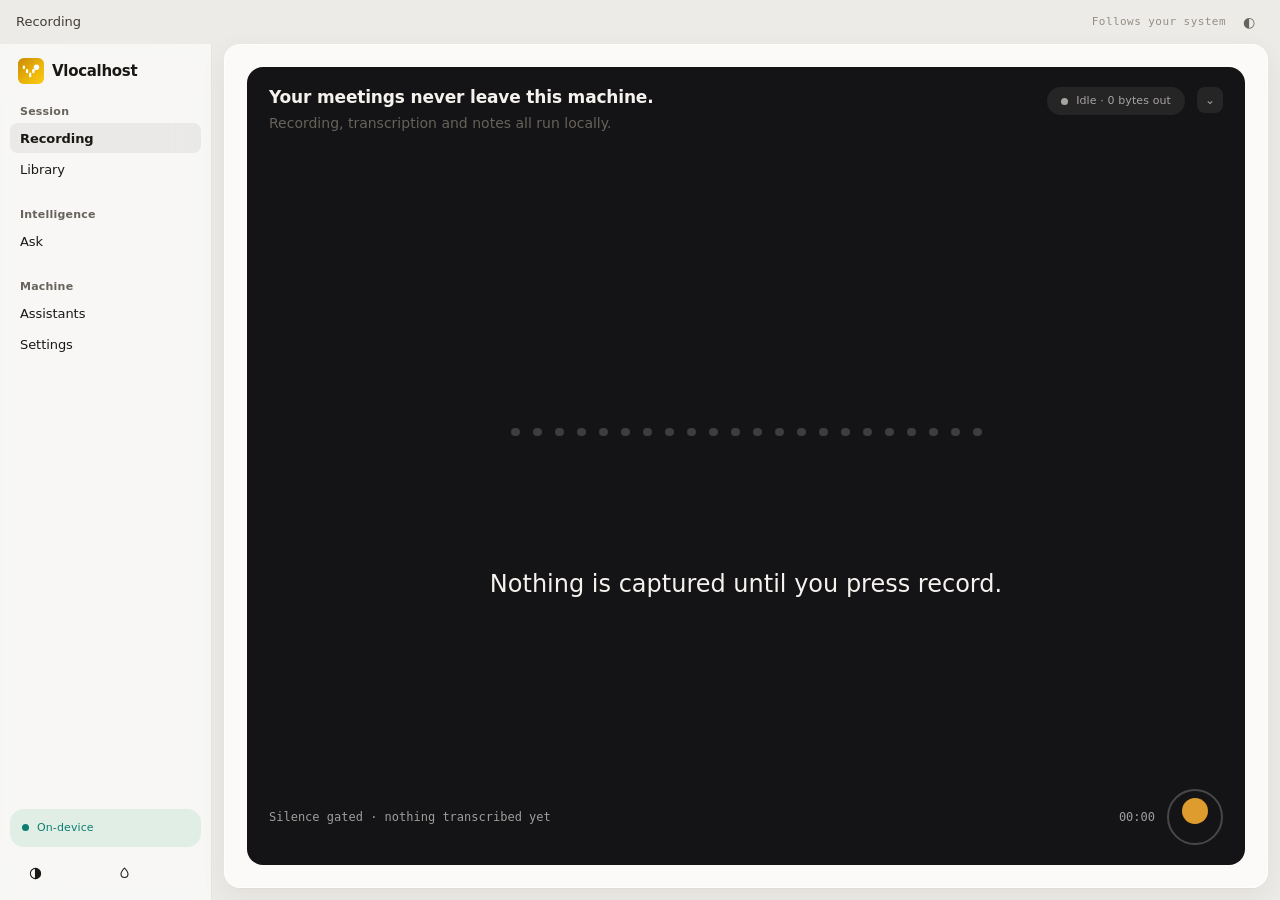
==== commit 7e467311: "Dress the window in Aurora Glass, and stop Ask inventing answers The design (`Vlocalhost Glass Windo" ====
--- a/ui-next/index.html
+++ b/ui-next/index.html
@@ -43,20 +43,7 @@
 
 <div class="app">
   <div class="chrome">
-    <svg width="22" height="22" viewBox="0 0 200 200" aria-hidden="true">
-      <defs><linearGradient id="g" x1="0" y1="0" x2="1" y2="1">
-        <stop offset="0%" stop-color="#CA8A04"/><stop offset="55%" stop-color="#EAB308"/>
-        <stop offset="100%" stop-color="#FACC15"/></linearGradient></defs>
-      <rect width="200" height="200" rx="44" fill="url(#g)"/>
-      <g transform="translate(19.11 23.39) scale(0.7778)" fill="#fff">
-        <rect x="23" y="44" width="22" height="36" rx="11"/>
-        <rect x="54" y="79" width="22" height="42" rx="11"/>
-        <rect x="85" y="114" width="22" height="48" rx="11"/>
-        <rect x="116" y="79" width="22" height="42" rx="11"/>
-        <circle cx="158" cy="62" r="27"/><path d="M 143 79 L 131 100 L 163 81 Z"/>
-      </g>
-    </svg>
-    <span class="t" id="chrome-title">Vlocalhost AI</span>
+    <span class="t" id="chrome-title">Recording</span>
     <!-- Appearance. Three states, not two: "System" is the default and keeps
          dark-mode.md's rule that an app answers the systemwide choice. The
          other two are for somebody who has decided. One cycling button rather
@@ -70,6 +57,25 @@
 
   <div class="shell">
     <nav class="nav" aria-label="Sections">
+      <!-- The mark sits in the sidebar, not the top bar: the design puts it
+           at the head of the column it belongs to, and the band above the
+           content is for the screen you are on. -->
+      <div class="brand">
+  <svg width="26" height="26" viewBox="0 0 200 200" aria-hidden="true">
+  <defs><linearGradient id="g" x1="0" y1="0" x2="1" y2="1">
+  <stop offset="0%" stop-color="#CA8A04"/><stop offset="55%" stop-color="#EAB308"/>
+  <stop offset="100%" stop-color="#FACC15"/></linearGradient></defs>
+  <rect width="200" height="200" rx="44" fill="url(#g)"/>
+  <g transform="translate(19.11 23.39) scale(0.7778)" fill="#fff">
+  <rect x="23" y="44" width="22" height="36" rx="11"/>
+  <rect x="54" y="79" width="22" height="42" rx="11"/>
+  <rect x="85" y="114" width="22" height="48" rx="11"/>
+  <rect x="116" y="79" width="22" height="42" rx="11"/>
+  <circle cx="158" cy="62" r="27"/><path d="M 143 79 L 131 100 L 163 81 Z"/>
+  </g>
+  </svg>
+        <span class="wordmark">Vlocalhost</span>
+      </div>
       <div class="g">Session</div>
       <button data-screen="record" aria-current="page"><span class="dot"></span>Recording</button>
       <button data-screen="library"><span class="dot"></span>Library</button>
@@ -78,89 +84,119 @@
       <div class="g">Machine</div>
       <button data-screen="assistants"><span class="dot"></span>Assistants</button>
       <button data-screen="settings"><span class="dot"></span>Settings</button>
-      <div class="foot"><b></b>ON-DEVICE</div>
+      <div class="foot"><b></b>On-device</div>
+      <!-- View controls, in the sidebar where window chrome belongs. Appearance
+           delegates to the control in the top bar rather than keeping a second
+           copy of the state: that one already cycles system/light/dark and
+           writes the choice to settings, so this is a second way to reach it,
+           not a second source of truth. Blur is a view preference only — it
+           never leaves the browser's localStorage, because nothing about how
+           frosted a panel looks belongs in the engine's settings file. -->
+      <div class="viewctl">
+        <button class="vbtn" id="ui-theme" type="button" title="Appearance"></button>
+        <button class="vbtn" id="ui-blur" type="button" title="Glass blur"></button>
+      </div>
     </nav>
 
     <div class="body" id="body">
 
       <!-- ============================================ RECORDING ========== -->
       <section class="screen" id="screen-record">
-        <span class="pill live" id="live-pill"><b></b><span id="live-text">Idle · 0 bytes out</span></span>
-        <h1 class="h" id="rec-title">Your meetings never leave this machine.</h1>
-        <div class="meta lede" id="rec-meta">Nothing is uploaded. No account, and no bot in the call.</div>
-
-        <!-- The meter is the page. -->
-        <div class="wave" id="wave" role="img" aria-label="Input level meter"></div>
-        <div class="scale">
-          <span>−60 dB</span>
-          <span id="gate">Silence gated · nothing transcribed yet</span>
-          <span>0 dB</span>
-        </div>
-
-        <!-- Asked on first open, in the app rather than in setup: setup is
-             plumbing and blocks the window, and this is a question about the
-             person with a perfectly good empty answer. Shown once; answering
-             or dismissing both close it for good. -->
-        <div class="firstrun" id="firstrun" hidden></div>
-
-        <!-- Checked once, when the window opens, and shown only when the answer
-             is bad. Recording works without a notes engine and the transcript
-             is always saved -- but the summary is not, and finding that out
-             after sitting through an hour-long meeting is the worst possible
-             moment to learn it. So it is said before the button, not after the
-             recording. -->
-        <div class="notready" id="notready" hidden>
-          <strong>Recording works. Notes will not be written yet.</strong>
-          <span id="notready-why"></span>
-          <button class="btn" id="notready-fix">Open Settings</button>
-        </div>
-
-        <div class="actions">
-          <button class="btn primary" id="record">● Start recording</button>
-          <button class="btn" id="open-folder">Open notes folder</button>
-          <!-- settings.md › Task-specific options: "prefer letting people modify
-               task-specific options without going to your settings area … Putting
-               this type of option in a separate settings area disconnects it from
-               its context". What is being captured is a property of this
-               recording, so it is changed here, beside the meter that shows it.
-               Settings holds the same control and the two stay in step. -->
-          <span class="inline-field">
-            <label for="rec-source">Source</label>
-            <select id="rec-source" class="sel sm" data-setting="CAPTURE_MODE">
-              <option value="both">Mic + system audio</option>
-              <option value="mic">Microphone only</option>
-              <option value="system">System audio only</option>
-            </select>
-          </span>
-        </div>
-
-        <!-- Collapsible. -->
-        <div class="sect">
-          <button class="disclose" aria-expanded="true" aria-controls="transcript">
-            <span class="tri" aria-hidden="true">▶</span> Live transcript
-          </button>
-          <div class="body-in" id="transcript" role="log" aria-live="polite" aria-relevant="additions">
-            <div class="lines" id="lines">
-              <div class="ln hint"><span class="ts"></span><p>Silence is ignored — lines appear when someone speaks.</p></div>
-            </div>
-          </div>
-        </div>
-
-        <div class="sect">
-          <button class="disclose" aria-expanded="true" aria-controls="pending">
-            <span class="tri" aria-hidden="true">▶</span> Summarizing
-          </button>
-          <div class="body-in" id="pending">
-            <div class="empty" id="pending-empty">
-              <strong>Notes appear here when a recording stops.</strong>
-              Summarizing runs in the background, so you can start the next meeting straight away.
-            </div>
-            <div class="rowlist" id="rows" hidden></div>
+        <!-- ================================================ THE STAGE ====
+             The capture surface, and the one opaque thing in the window. It
+             carries the meter and the sentence being said, and a translucent
+             ground under moving type is where contrast and compositing cost
+             fail at the same time -- so it is a solid panel, it is never
+             blurred, and it never overlaps the two blurred regions.
+
+             Every id in here was already in this screen: the stage is a new
+             arrangement of the same parts, not new parts, so app.js keeps
+             driving the meter, the title, the gate line and the button
+             exactly as it did. -->
+        <div class="stage" id="stage">
+          <div class="stage-head">
+            <div class="stage-id">
+              <h1 class="h" id="rec-title">Your meetings never leave this machine.</h1>
+              <div class="meta lede" id="rec-meta">Recording, transcription and notes all run locally.</div>
+            </div>
+            <span class="pill live" id="live-pill"><b></b><span id="live-text">Idle · 0 bytes out</span></span>
+            <button class="stage-toggle" id="stage-toggle" aria-expanded="true"
+                    aria-controls="screen-record" title="Show transcript and notes">⤡</button>
+          </div>
+
+          <div class="stage-mid">
+            <div class="wave" id="wave" role="img" aria-label="Input level meter"></div>
+            <!-- What is being said, large. #said-final is decoded and settled;
+                 #said-prov is the tail the model has not finished with, and it
+                 is deliberately under the contrast floor because it is never
+                 the only copy -- the same words arrive at full ink in the Live
+                 transcript below a moment later. -->
+            <p class="said" id="said">
+              <span id="said-final">Nothing is captured until you press record.</span><span
+                    id="said-prov" class="prov"></span>
+            </p>
+          </div>
+
+          <div class="stage-foot">
+            <span class="gate" id="gate">Silence gated · nothing transcribed yet</span>
+            <span class="clock" id="clock">00:00</span>
+            <button class="btn primary rec-dot" id="record" data-state="idle">● Start recording</button>
+          </div>
+        </div>
+
+        <div class="under">
+          <div class="actions">
+            <button class="btn" id="open-folder">Open notes folder</button>
+            <!-- settings.md › Task-specific options: what is captured is a
+                 property of this recording, so it is changed here, beside the
+                 meter that shows it. Settings holds the same control. -->
+            <span class="inline-field">
+              <label for="rec-source">Source</label>
+              <select id="rec-source" class="sel sm" data-setting="CAPTURE_MODE">
+                <option value="both">Mic + system audio</option>
+                <option value="mic">Microphone only</option>
+                <option value="system">System audio only</option>
+              </select>
+            </span>
+          </div>
+
+          <div class="firstrun" id="firstrun" hidden></div>
+
+          <!-- Said before the button, not after the recording: finding out that
+               notes cannot be written after sitting through an hour-long
+               meeting is the worst possible moment to learn it. -->
+          <div class="notready" id="notready" hidden>
+            <strong>Recording works. Notes will not be written yet.</strong>
+            <span id="notready-why"></span>
+            <button class="btn" id="notready-fix">Open Settings</button>
+          </div>
+
+          <div class="sect">
+            <button class="disclose" aria-expanded="true" aria-controls="transcript">
+              <span class="tri" aria-hidden="true">▶</span> Live transcript
+            </button>
+            <div class="body-in" id="transcript" role="log" aria-live="polite" aria-relevant="additions">
+              <div class="lines" id="lines">
+                <div class="ln hint"><span class="ts"></span><p>Silence is ignored — lines appear when someone speaks.</p></div>
+              </div>
+            </div>
+          </div>
+
+          <div class="sect">
+            <button class="disclose" aria-expanded="true" aria-controls="pending">
+              <span class="tri" aria-hidden="true">▶</span> Summarizing
+            </button>
+            <div class="body-in" id="pending">
+              <div class="empty" id="pending-empty">
+                <strong>Notes appear here when a recording stops.</strong>
+                Summarizing runs in the background, so you can start the next meeting straight away.
+              </div>
+              <div class="rowlist" id="rows" hidden></div>
+            </div>
           </div>
         </div>
       </section>
 
-      <!-- ============================================ ONE MEETING ======== -->
       <section class="screen" id="screen-meeting" hidden>
         <button class="btn back" id="back">← Library</button>
         <span class="pill warm" id="m-pill">Follow-up ready to draft</span>
@@ -225,7 +261,7 @@
             <span>Show the full notes</span>
           </label>
         </div>
-        <div class="rowlist" id="library-rows"></div>
+        <div class="liblist" id="library-rows"></div>
       </section>
 
       <!-- ============================================ ASK ================ -->
@@ -235,26 +271,26 @@
            Both are visible below — the scope line above an answer, and the
            meeting plus the second on every line of it. -->
       <section class="screen" id="screen-ask" hidden>
-        <h1 class="h">Ask</h1>
-        <div class="meta">Questions that span meetings</div>
-
-        <!-- What is searchable, stated before anything is asked. Answers read
-             cached packs and never extract, which is why they arrive in
-             milliseconds and why an unindexed meeting is simply absent. -->
-        <div class="strip" id="index-strip">
-          <div class="strip-body">
-            <div class="strip-t" id="index-t">38 of 41 meetings indexed</div>
-            <div class="strip-s" id="index-s">3 have no context pack yet, so nothing in them can be searched or cited.</div>
-          </div>
-          <button class="btn" id="index-btn">Index 3 meetings</button>
-        </div>
-
-        <form class="asker" id="ask-form">
-          <label class="sr" for="q">Your question</label>
-          <input id="q" class="input q" type="text" autocomplete="off"
-                 placeholder="What do I still owe Priya?">
-          <button class="btn primary" type="submit" id="ask-btn">Ask</button>
-        </form>
+        <h1 class="h">Ask across meetings.</h1>
+        <div class="meta">Every answer says what it searched, and every line names the
+             meeting it came from.</div>
+
+        
+
+        <div class="ask-aura" id="ask-aura">
+          <div class="aura-bloom" aria-hidden="true"><i></i></div>
+          <div class="aura-edge">
+            <i class="aura-ring" aria-hidden="true"></i>
+            <div class="aura-in">
+              <form class="asker" id="ask-form">
+            <label class="sr" for="q">Your question</label>
+            <input id="q" class="input q" type="text" autocomplete="off"
+                   placeholder="What do I still owe Priya?">
+            <button class="btn primary" type="submit" id="ask-btn">Ask</button>
+          </form>
+            </div>
+          </div>
+        </div>
 
         <!-- generative-ai.md › Inputs: "offer diverse, predefined example inputs
              that hint at what's possible for a feature". Each of these is a real
@@ -268,6 +304,18 @@
           <button class="chip" type="button" data-q="What has gone stale in the last 14 days?">What's gone stale</button>
         </div>
 
+        <!-- What is searchable, stated before anything is asked. Answers read
+             cached packs and never extract, which is why they arrive in
+             milliseconds and why an unindexed meeting is simply absent. -->
+        <div class="strip" id="index-strip">
+          <div class="strip-body">
+            <div class="index-ticks" id="index-ticks" aria-hidden="true"></div>
+            <div class="strip-t" id="index-t">38 of 41 meetings indexed</div>
+            <div class="strip-s" id="index-s">3 have no context pack yet, so nothing in them can be searched or cited.</div>
+          </div>
+          <button class="btn" id="index-btn">Index 3 meetings</button>
+        </div>
+
         <div id="answer" aria-live="polite">
           <div class="empty" id="ask-empty">
             <strong>Nothing has been asked yet.</strong>
@@ -275,6 +323,8 @@
             leaves it, and no answer is written by a model: every line below one names the
             meeting and the second it came from.
           </div>
+
+        
         </div>
       </section>
 
--- a/ui-next/tokens.css
+++ b/ui-next/tokens.css
@@ -211,3 +211,225 @@
   :root:not([data-appearance="light"]) { --glow: .34; }
 }
 @media (prefers-contrast: more) { :root { --glow: 0; } }
+
+
+/* ======================================================= the glass layer ====
+ * Aurora Glass, from `Vlocalhost Glass Window.dc.html`.
+ *
+ * These are a *second* palette, not an edit of the one above. The design moves
+ * the ground from cool paper (#FBFAFD) to warm bone (#EDEBE7) and names its ink
+ * --ink1..4 where this file names it --ink..--ink-4, so the two sets sit side by
+ * side without colliding. Nothing above is re-pointed at them: the screens that
+ * have not been ported yet keep rendering exactly as they did, and a screen opts
+ * in by using these names. When the last screen is ported the old set goes.
+ *
+ * The design file keys every token off [data-appearance="light"|"dark"]. That is
+ * the review affordance this file's own comment says left on 15 Sep, so it is
+ * not reintroduced here: light is :root, dark is the system's, and the explicit
+ * [data-appearance="dark"] block exists only to match the convention already
+ * used above it.
+ *
+ * Contrast, measured by the design against the worst case -- the surface's own
+ * opacity over the point where all three wash blobs overlap, #CFC2AD in light
+ * and #454A8B in dark:
+ *
+ *            light: on glass / on card      dark: on glass / on card
+ *   --ink1      14.2 / 16.4                      11.4 / 10.0
+ *   --ink2       8.6 / 10.0                       6.8 /  5.9
+ *   --ink3       4.8 /  5.6                       5.2 /  4.6
+ *   --ink4       2.6 /  3.0   (disabled only)     2.5 /  2.2
+ *   --amber-t    6.0 /  6.9                       7.0 /  6.2
+ *
+ * --ink4 is under 4.5 on purpose and is only ever a disabled or dormant mark.
+ * Text is never placed directly on the wash: --ink3 measures 3.4 there, which is
+ * why --glass has a floor of .58 and --panel a floor of .88.                  */
+:root {
+  --bg:#EDEBE7;
+  --w1:rgba(226,164,58,.26); --w2:rgba(198,170,140,.30); --w3:rgba(150,160,175,.22);
+  --glass:rgba(255,255,255,.58);
+  --panel:rgba(253,252,251,.88);
+  --panel-solid:rgba(255,255,255,.95);
+  --panel-flat:#FBF9F7;
+  --glass-strong:rgba(28,25,22,.06);
+  --card:rgba(255,255,255,.66); --card-hi:rgba(255,255,255,.9);
+  --edge:rgba(255,255,255,.75); --edge-card:rgba(28,25,22,.07);
+  --sheen:none;
+  --sheen-panel:linear-gradient(180deg,rgba(255,255,255,.4),rgba(255,255,255,0) 26%);
+  --card-sh:0 1px 2px rgba(28,25,22,.04);
+  --btn:rgba(28,25,22,.055); --btn-sh:none;
+  --field:rgba(255,255,255,.9); --field-sh:inset 0 0 0 1px rgba(28,25,22,.12);
+
+  /* The capture stage is opaque in both appearances. It carries the waveform
+     and the moving sentence, and a translucent surface under moving type is
+     where contrast and compositing cost fail at the same time. */
+  --stage:#141315;
+  --stage-ink:#F5F2EE;
+  --stage-ink2:rgba(245,242,238,.62);
+  --stage-ink3:rgba(245,242,238,.34);
+
+  --hair:rgba(28,25,22,.08); --hair2:rgba(28,25,22,.16);
+  --ink1:#1A1815; --ink2:#413D38; --ink3:#67625B; --ink4:#948E86;
+  --amber-grad:linear-gradient(180deg,#F1B449,#D9962B);
+  --amber:#DE9C2F; --amber-flat:#DE9C2F; --amber-ink:#1A1204;
+  --amber-edge:rgba(120,70,0,.28); --amber-t:#7A4A00;
+  --amber-soft:rgba(216,154,51,.14);
+  --meter:linear-gradient(180deg,#F5C453,#CF8F1E);
+  --mint:#4FB88C;  --mint-t:#136A4A;  --mint-soft:rgba(79,184,140,.14);
+  --lilac:#8C7BD6; --lilac-t:#57479E; --lilac-soft:rgba(140,123,214,.12);
+  --risk:#D2453A;  --risk-t:#A32A20;  --risk-soft:rgba(210,69,58,.10);
+  --sh1:0 1px 1px rgba(28,25,22,.03),0 8px 28px rgba(28,25,22,.06);
+  --sh2:0 2px 6px rgba(28,25,22,.08),0 30px 80px rgba(28,25,22,.16);
+  --blur:24px; --sat:1.3;
+}
+
+
+/* The dark glass, following the system — and the explicit override only to
+ * match the convention this file already uses above. --ink3 is #A0A6AF rather
+ * than the light set's mirror because dark is the harder case here: the glass
+ * is darker than the lit wash, so a card sitting on the brightest point of the
+ * aurora is where 4.5 is won or lost. --stage-ink* are unchanged from light;
+ * the stage is the one surface that does not move between appearances.      */
+@media (prefers-color-scheme: dark) {
+  :root:not([data-appearance="light"]) {
+  --bg:#090A0E;
+  --w1:rgba(233,169,62,.14); --w2:rgba(70,125,185,.42); --w3:rgba(125,100,225,.38);
+  --glass:rgba(24,26,33,.55);
+  --panel:rgba(24,26,33,.84);
+  --panel-solid:rgba(255,255,255,.14);
+  --panel-flat:#17191F;
+  --glass-strong:rgba(255,255,255,.10);
+  --card:rgba(255,255,255,.045); --card-hi:rgba(255,255,255,.08);
+  --edge:rgba(255,255,255,.10); --edge-card:rgba(255,255,255,.08);
+  --sheen:none;
+  --sheen-panel:linear-gradient(180deg,rgba(255,255,255,.05),rgba(255,255,255,0) 30%);
+  --card-sh:none;
+  --btn:rgba(255,255,255,.08); --btn-sh:none;
+  --field:rgba(255,255,255,.06); --field-sh:inset 0 0 0 1px rgba(255,255,255,.14);
+  --stage:#0C0D11;
+  --hair:rgba(255,255,255,.08); --hair2:rgba(255,255,255,.15);
+  --ink1:#F1F2F4; --ink2:#B9BDC5; --ink3:#A0A6AF; --ink4:#6A6F79;
+  --amber-grad:linear-gradient(180deg,#F0B347,#D8952A);
+  --amber:#E2A43A; --amber-flat:#E2A43A; --amber-edge:rgba(0,0,0,.35); --amber-t:#F2B65C;
+  --amber-soft:rgba(226,164,58,.14);
+  --mint:#5FD3A6;  --mint-t:#5FD3A6;  --mint-soft:rgba(95,211,166,.12);
+  --lilac:#B7A8F5; --lilac-t:#B7A8F5; --lilac-soft:rgba(140,120,235,.14);
+  --risk:#E5574B;  --risk-t:#F58A80;  --risk-soft:rgba(229,87,75,.14);
+  --sh1:0 1px 1px rgba(0,0,0,.3),0 12px 36px rgba(0,0,0,.4);
+  --sh2:0 2px 6px rgba(0,0,0,.5),0 30px 90px rgba(0,0,0,.6);
+  --blur:28px; --sat:1.25;
+  }
+}
+
+:root[data-appearance="dark"] {
+  --bg:#090A0E;
+  --w1:rgba(233,169,62,.14); --w2:rgba(70,125,185,.42); --w3:rgba(125,100,225,.38);
+  --glass:rgba(24,26,33,.55);
+  --panel:rgba(24,26,33,.84);
+  --panel-solid:rgba(255,255,255,.14);
+  --panel-flat:#17191F;
+  --glass-strong:rgba(255,255,255,.10);
+  --card:rgba(255,255,255,.045); --card-hi:rgba(255,255,255,.08);
+  --edge:rgba(255,255,255,.10); --edge-card:rgba(255,255,255,.08);
+  --sheen:none;
+  --sheen-panel:linear-gradient(180deg,rgba(255,255,255,.05),rgba(255,255,255,0) 30%);
+  --card-sh:none;
+  --btn:rgba(255,255,255,.08); --btn-sh:none;
+  --field:rgba(255,255,255,.06); --field-sh:inset 0 0 0 1px rgba(255,255,255,.14);
+  --stage:#0C0D11;
+  --hair:rgba(255,255,255,.08); --hair2:rgba(255,255,255,.15);
+  --ink1:#F1F2F4; --ink2:#B9BDC5; --ink3:#A0A6AF; --ink4:#6A6F79;
+  --amber-grad:linear-gradient(180deg,#F0B347,#D8952A);
+  --amber:#E2A43A; --amber-flat:#E2A43A; --amber-edge:rgba(0,0,0,.35); --amber-t:#F2B65C;
+  --amber-soft:rgba(226,164,58,.14);
+  --mint:#5FD3A6;  --mint-t:#5FD3A6;  --mint-soft:rgba(95,211,166,.12);
+  --lilac:#B7A8F5; --lilac-t:#B7A8F5; --lilac-soft:rgba(140,120,235,.14);
+  --risk:#E5574B;  --risk-t:#F58A80;  --risk-soft:rgba(229,87,75,.14);
+  --sh1:0 1px 1px rgba(0,0,0,.3),0 12px 36px rgba(0,0,0,.4);
+  --sh2:0 2px 6px rgba(0,0,0,.5),0 30px 90px rgba(0,0,0,.6);
+  --blur:28px; --sat:1.25;
+}
+
+/* ------------------------------------------------- the degraded state ---- *
+ * Blur is the first thing to go, not the last. Transcription can take every
+ * core on the machine, and a window that stutters during the meeting it is
+ * recording is a worse failure than a flat one — so this is a real runtime
+ * state the app can enter, not only a preference.
+ *
+ * The two glass surfaces step up to near-opaque so the wash shows only at the
+ * window's edges and rounded corners. Card layering and hairlines stay, so the
+ * hierarchy survives; only the frosted read of the wash is lost. Every ratio in
+ * this state is equal or higher, because the surfaces are more opaque and the
+ * wash contributes less. No re-layout, no colour change, and the blur radius is
+ * never transitioned between the two.                                        */
+:root[data-blur="off"] {
+  --glass:rgba(243,241,238,.93);
+  --panel:rgba(253,252,251,.98);
+  --sheen-panel:none;
+  --blur:0px; --sat:1;
+}
+@media (prefers-color-scheme: dark) {
+  :root[data-blur="off"]:not([data-appearance="light"]) {
+    --glass:rgba(20,22,28,.94);
+    --panel:rgba(22,24,30,.97);
+  }
+}
+:root[data-appearance="dark"][data-blur="off"] {
+  --glass:rgba(20,22,28,.94);
+  --panel:rgba(22,24,30,.97);
+}
+
+/* Someone who has asked the OS for less transparency has already answered
+   this question; it is not a preference the app gets to re-ask. */
+@media (prefers-reduced-transparency: reduce) {
+  :root {
+    --glass:rgba(243,241,238,.93);
+    --panel:rgba(253,252,251,.98);
+    --sheen-panel:none;
+    --blur:0px; --sat:1;
+  }
+}
+@media (prefers-reduced-transparency: reduce) and (prefers-color-scheme: dark) {
+  :root:not([data-appearance="light"]) {
+    --glass:rgba(20,22,28,.94);
+    --panel:rgba(22,24,30,.97);
+  }
+}
+
+
+/* ============================================== one palette, not two ======
+ * The glass set above is now the palette. Everything written before it — the
+ * screens, the cards, the settings rows — refers to the old names, so those
+ * names become aliases rather than a second set of values. One ground, one
+ * ink, one set of hairlines, whichever appearance is on.
+ *
+ * The triple `:root` is deliberate and temporary. The old values are declared
+ * on `:root:not([data-appearance="light"])` and `:root[data-appearance="dark"]`,
+ * both (0,2,0); a plain `:root` here would lose to them in dark and the app
+ * would run split-palette in one appearance only, which is worse than either
+ * palette on its own. Three classes of the same pseudo-class is the cheapest
+ * way to sit above both without touching the audited blocks.
+ *
+ * When the port is finished those blocks are dead and should be deleted, and
+ * this selector goes back to a plain `:root`.                              */
+:root:root:root {
+  --paper:      var(--bg);
+  --paper-2:    var(--panel-flat);
+  --wash:       var(--glass-strong);
+
+  --ink:        var(--ink1);
+  --ink-2:      var(--ink2);
+  --ink-3:      var(--ink3);
+  --ink-4:      var(--ink4);
+
+  --line:       var(--hair);
+  --line-2:     var(--hair2);
+
+  --amber-l:       var(--amber-flat);
+  --amber-text:    var(--amber-t);
+  --amber-on-soft: var(--amber-t);
+  --mint-text:     var(--mint-t);
+  --risk-text:     var(--risk-t);
+
+  --shadow:     var(--sh1);
+  --shadow-lg:  var(--sh2);
+}
--- a/ui-next/app.css
+++ b/ui-next/app.css
@@ -812,3 +812,439 @@
 .appear-note { font: var(--t-label); letter-spacing: .04em; color: var(--ink-4); white-space: nowrap; }
 .appear { margin-left: 0; }
 @media (max-width: 860px) { .appear-note { display: none; } }
+
+
+/* ================================================= the glass shell ========
+ * Aurora Glass, ported onto the shell that is already here. The markup did not
+ * need rewriting: `.sky` is the wash, `.app` the window, `nav.nav` the sidebar,
+ * `#body` the content panel. Only their surfaces change.
+ *
+ * Exactly two blurred regions, and they never nest: the sidebar and the content
+ * panel. `.chrome` is deliberately not one — it spans the full width, so
+ * blurring it would put a third blurred layer above the other two. It goes
+ * transparent and lets the wash through instead.
+ *
+ * Appended rather than edited in place, so every rule above still reads as it
+ * was written and this layer can be lifted out in one piece.              */
+.app { background: var(--bg); color: var(--ink1); }
+
+/* The wash: three drifting blobs, blurred once, on static elements. The
+   radius is never animated -- only the transform, and only at 40s, because
+   a blur that changes every frame is the one thing that makes a window stutter
+   while the machine is busy transcribing. */
+.sky b {
+  filter: blur(74px);
+  opacity: calc(var(--glow) * 1.6);
+  animation: vh-drift 40s ease-in-out infinite;
+}
+.sky b:nth-child(1) { background: var(--w2); }
+.sky b:nth-child(2) { background: var(--w3); }
+.sky b:nth-child(3) { background: var(--w1); }
+@keyframes vh-drift {
+  50%  { transform: translate3d(2%, -1.5%, 0) scale(1.06); }
+  100% { transform: none; }
+}
+@media (prefers-reduced-motion: reduce) { .sky b { animation: none; } }
+
+/* The band. Same 44px the design reserves, and no surface of its own. */
+.chrome {
+  height: 44px; padding: 0 var(--s4);
+  background: transparent; border-bottom: 0;
+  -webkit-backdrop-filter: none; backdrop-filter: none;
+}
+
+/* Blurred region one. */
+.nav {
+  background: var(--glass);
+  -webkit-backdrop-filter: blur(var(--blur)) saturate(var(--sat));
+  backdrop-filter: blur(var(--blur)) saturate(var(--sat));
+  border-right: 1px solid var(--hair);
+  padding: 0 10px 12px;
+}
+.nav .g { color: var(--ink3); padding: 0 10px; }
+.nav button { color: var(--ink1); border-radius: 8px; padding: 0 10px; min-height: 30px; }
+.nav button:hover { background: var(--btn); }
+.nav button[aria-current="page"] { background: var(--glass-strong); box-shadow: none; }
+
+/* Blurred region two. The panel is inset from the window rather than flush, so
+   the wash reads at the edges and the corners -- which is the whole reason the
+   ground is there. 22px inside, one value, every screen. */
+.body {
+  margin: 0 12px 12px; padding: 22px;
+  border-radius: 16px;
+  background: var(--panel);
+  -webkit-backdrop-filter: blur(var(--blur)) saturate(var(--sat));
+  backdrop-filter: blur(var(--blur)) saturate(var(--sat));
+  border: 1px solid var(--edge);
+  box-shadow: var(--sh1);
+}
+
+/* Below the sidebar's breakpoint the panel loses its side inset: at that width
+   the wash showing down both edges costs more than it gives. */
+@media (max-width: 860px) {
+  .body { margin: 0; border-radius: 0; border: 0; box-shadow: none; }
+}
+
+
+/* ===================================================== the capture stage ==
+ * The one opaque surface in the window, in both appearances. It carries the
+ * meter and the sentence being spoken, and a translucent ground under moving
+ * type is where contrast and compositing cost fail at once -- so it is solid,
+ * it is never blurred, and it never overlaps the two blurred regions.       */
+/* :not([hidden]) matters. A bare `#screen-record { display:flex }` outranks the
+   UA's `[hidden] { display:none }`, so the stage stayed on screen behind every
+   other screen -- and an `x.hidden` test still reported it hidden, which is how
+   it passed a check and failed the eye. */
+#screen-record:not([hidden]) { display: flex; flex-direction: column; gap: var(--s4); min-height: 0; }
+
+.stage {
+  position: relative; display: flex; flex-direction: column;
+  background: var(--stage); color: var(--stage-ink);
+  border-radius: 16px; padding: 20px 22px;
+  min-height: 300px;
+}
+/* flex:1 needs something to fill. The screen is a content-height block inside
+   a scrolling panel, so "full" gives it the panel's height first. */
+#screen-record[data-stage="full"]:not([hidden]) { height: 100%; }
+#screen-record[data-stage="full"] .stage { flex: 1; }
+#screen-record[data-stage="full"] .under { display: none; }
+
+.stage-head { display: flex; align-items: flex-start; gap: var(--s3); flex: none; }
+.stage-id { flex: 1; min-width: 0; }
+.stage .h { font: 600 17px/1.25 var(--f); color: var(--stage-ink); margin: 0; letter-spacing: -.01em; }
+.stage .meta { color: var(--stage-ink2); font: var(--t-data); margin-top: 4px; }
+.stage .pill { background: rgba(245,242,238,.08); color: var(--stage-ink2); box-shadow: none; }
+.stage .pill b { background: currentColor; }
+
+.stage-toggle {
+  flex: none; width: 26px; height: 26px; border: 0; border-radius: 8px; cursor: pointer;
+  background: rgba(245,242,238,.08); color: var(--stage-ink2); font-size: 12px; line-height: 1;
+}
+.stage-toggle { font-family: var(--f); }
+.stage-toggle:hover { background: rgba(245,242,238,.14); }
+
+/* The meter, given the room the design gives it. */
+.stage-mid { flex: 1; display: flex; flex-direction: column; align-items: center;
+             justify-content: center; gap: 34px; min-height: 0; padding: 18px 0; }
+.stage .wave { width: 100%; max-width: 620px; height: 120px; display: flex;
+               align-items: center; justify-content: center; gap: 9px; }
+#screen-record[data-stage="full"] .stage .wave { height: 190px; gap: 13px; }
+.stage .wave i {
+  flex: none; width: 11px; border-radius: 6px; background: rgba(245,242,238,.78);
+  transition: height .09s linear;
+}
+#screen-record[data-stage="full"] .stage .wave i { width: 15px; }
+.stage .wave.idle i { background: var(--stage-ink3); height: 8px !important; }
+@media (prefers-reduced-motion: reduce) { .stage .wave i { transition: none; } }
+
+/* What is being said. The tail is under the contrast floor on purpose: it is
+   illegible because it is not finished, it is never the only copy, and the
+   same words land at full ink in the transcript below a moment later. */
+.said { max-width: 760px; text-align: center; margin: 0;
+        font: 400 19px/1.45 var(--f); color: var(--stage-ink); }
+#screen-record[data-stage="full"] .said { font-size: 24px; }
+.said .prov { color: var(--stage-ink3); filter: blur(3.5px); }
+.said .prov:not(:empty) { margin-left: .3em; }
+
+.stage-foot { display: flex; align-items: center; gap: var(--s3); flex: none; }
+.stage-foot .gate { flex: 1; min-width: 0; font: var(--t-data); color: var(--stage-ink2); }
+.stage-foot .clock { font: var(--t-data); color: var(--stage-ink2); font-variant-numeric: tabular-nums; }
+
+/* The record button keeps its label for a screen reader and for app.js, which
+   rewrites it on every state change; the glyph is what is drawn. */
+.rec-dot {
+  flex: none; width: 46px; height: 46px; padding: 0; border-radius: 50%;
+  font-size: 0; box-shadow: 0 0 0 3px rgba(245,242,238,.14);
+}
+#screen-record[data-stage="full"] .rec-dot { width: 56px; height: 56px; }
+.rec-dot::before { font-size: 15px; line-height: 1; content: "●"; }
+.rec-dot[data-state="live"] { background: var(--risk); color: #fff; }
+.rec-dot[data-state="live"]::before { content: "■"; }
+
+.under { display: flex; flex-direction: column; gap: var(--s4); }
+
+
+/* ============================================ the glass components =======
+ * Cards, rows, chips and fields, as the design specifies them: flat
+ * translucent fills with a hairline edge, macOS grouped-list style. None of
+ * them is blurred. Depth in this window comes from the two glass layers and
+ * the stage, not from decorating every element -- a card that blurs on top of
+ * a panel that blurs is a third region, and the whole point of keeping it to
+ * two is that the wash stays readable and the compositor stays cheap.
+ *
+ * Radii follow the design: 8-9px for controls, 14px for cards, 16px for the
+ * stage.                                                                   */
+
+/* --- grouped lists ------------------------------------------------------ */
+.rowlist {
+  background: var(--card); border: 1px solid var(--edge-card);
+  border-radius: 14px; overflow: hidden; box-shadow: var(--card-sh);
+}
+.rowlist:empty { display: none; }
+.rowlist > .r {
+  width: 100%; display: flex; align-items: center; gap: var(--s3);
+  padding: 11px 14px; background: transparent; border: 0;
+  border-top: 1px solid var(--hair); text-align: left; cursor: pointer;
+  color: var(--ink1);
+}
+.rowlist > .r:first-child { border-top: 0; }
+.rowlist > .r:hover { background: var(--card-hi); }
+.rowlist > .r .t { font: 500 14px/1.35 var(--f); color: var(--ink1); }
+.rowlist > .r .s { font: var(--t-data); color: var(--ink3); margin-top: 2px; }
+.rowlist > .r .when { margin-left: auto; font: var(--t-data); color: var(--ink3);
+                      white-space: nowrap; font-variant-numeric: tabular-nums; }
+
+/* A date heading between groups of rows. The list stays one card; the heading
+   sits above it, the way a macOS sidebar section label does. */
+.lib-group { font: var(--t-label); letter-spacing: var(--track); text-transform: uppercase;
+             color: var(--ink3); margin: var(--s5) 0 var(--s2); display: flex;
+             align-items: baseline; gap: var(--s2); }
+.lib-group:first-child { margin-top: 0; }
+.lib-group span { font: var(--t-data); letter-spacing: 0; text-transform: none; color: var(--ink4); }
+
+/* --- cards and disclosure groups ---------------------------------------- */
+.sect, .tally, .strip, .panel, .empty, .notready, .firstrun, .asker {
+  background: var(--card); border: 1px solid var(--edge-card);
+  border-radius: 14px; box-shadow: var(--card-sh);
+}
+.sect { overflow: hidden; }
+.sect > .disclose {
+  width: 100%; display: flex; align-items: center; gap: 8px;
+  padding: 12px 14px; background: transparent; border: 0; cursor: pointer;
+  font: 500 14px/1.2 var(--f); color: var(--ink1); text-align: left;
+}
+.sect > .disclose:hover { background: var(--card-hi); }
+.sect > .body-in { padding: 0 14px 14px; }
+.empty, .notready, .firstrun, .tally, .strip, .panel, .asker { padding: 14px; }
+.empty { color: var(--ink2); }
+.empty strong { display: block; color: var(--ink1); margin-bottom: 4px; }
+
+/* --- controls ----------------------------------------------------------- */
+.btn {
+  border-radius: 9px; border: 1px solid var(--edge-card);
+  background: var(--btn); color: var(--ink1); box-shadow: var(--btn-sh);
+}
+.btn:hover { background: var(--card-hi); }
+.btn.primary { background: var(--amber-flat); color: var(--amber-ink);
+               border-color: var(--amber-edge); font-weight: 600; }
+.btn.primary:hover { background: var(--amber-flat); filter: brightness(1.06); }
+
+.chip {
+  border-radius: 8px; border: 1px solid var(--edge-card);
+  background: var(--btn); color: var(--ink2); padding: 6px 11px;
+}
+.chip:hover { background: var(--card-hi); color: var(--ink1); }
+.chip[aria-pressed="true"], .chip[aria-checked="true"], .chip.on {
+  background: var(--amber-soft); border-color: var(--amber-flat); color: var(--amber-t);
+}
+
+.input, .sel, input[type="text"], input[type="search"], input[type="number"], select, textarea {
+  border-radius: 8px; background: var(--field); color: var(--ink1);
+  border: 0; box-shadow: var(--field-sh);
+}
+.input:focus-visible, .sel:focus-visible, input:focus-visible, select:focus-visible {
+  outline: 2px solid var(--amber-flat); outline-offset: 1px;
+}
+
+/* --- the two Assistants panels ------------------------------------------ */
+/* Their glyphs carry can/cannot, not their colour, so the pair survives
+   greyscale. Only the tint differs here. */
+.two { display: grid; grid-template-columns: repeat(auto-fit, minmax(260px, 1fr)); gap: var(--s4); }
+.panel.no { background: var(--risk-soft); border-color: var(--risk-t); }
+
+/* --- headings ------------------------------------------------------------ */
+.screen > .h { font: 800 26px/1.12 var(--f); letter-spacing: -.02em; color: var(--ink1); margin: 0; }
+.screen > .meta { color: var(--ink3); margin: 6px 0 var(--s5); }
+
+
+/* ================================================ matching the design =====
+ * Three corrections against `Vlocalhost Glass Window.dc.html`.
+ *
+ * 1. MONOSPACE. The design uses IBM Plex Mono twelve times, and only where the
+ *    content is data: the clock, the gate line, transcript timestamps, a row's
+ *    time, a citation's second. Everything else is Inter Tight, in sentence
+ *    case. This app had reached thirty-four mono declarations and was setting
+ *    the sidebar's group labels and every screen's subtitle in tracked
+ *    uppercase mono, which is what made it read as a terminal rather than as
+ *    the design. Those go back to sans; the data stays mono.               */
+.nav .g {
+  font: 500 11px/1.3 var(--f); letter-spacing: .02em;
+  text-transform: none; color: var(--ink3);
+}
+.meta, .stage .meta { font: var(--t-body); color: var(--ink3);
+                      text-transform: none; letter-spacing: 0; }
+.screen > .meta { font: 400 14px/1.5 var(--f); color: var(--ink3);
+                  text-transform: none; letter-spacing: 0; max-width: 62ch; }
+.chrome .t { font: 500 11px/1.3 var(--f); letter-spacing: .02em; text-transform: none; }
+.panel-k { font: 500 13px/1.3 var(--f); letter-spacing: 0; text-transform: none; }
+.lib-group { font: 500 11px/1.3 var(--f); letter-spacing: .02em; text-transform: none; }
+.lib-group span { font: 400 12px/1.3 var(--f); }
+/* Still data, still mono: */
+.ln .ts, .stage-foot .gate, .stage-foot .clock,
+.rowlist > .r .when, .scale { font: var(--t-data); }
+
+/* 2. THE RECORD BUTTON. The design draws a ring with a shape inside it, not a
+ *    filled disc: 2px stroke, transparent centre, a 26px amber circle while
+ *    idle and a 15px rounded square while recording. Addressed by id because
+ *    `.btn.primary` is more specific than a class here and would keep painting
+ *    the whole button amber.                                               */
+#record.rec-dot {
+  width: 46px; height: 46px; padding: 0; border-radius: 50%;
+  background: transparent; border: 2px solid rgba(255, 255, 255, .22);
+  display: grid; place-items: center; box-shadow: none; font-size: 0;
+}
+#screen-record[data-stage="full"] #record.rec-dot { width: 56px; height: 56px; }
+#record.rec-dot::before {
+  content: ""; display: block; width: 26px; height: 26px;
+  border-radius: 50%; background: var(--amber-flat);
+}
+#record.rec-dot:hover { background: transparent; filter: brightness(1.08); }
+#record.rec-dot[data-state="live"] { border-color: var(--amber-flat); }
+#record.rec-dot[data-state="live"]::before { width: 15px; height: 15px; border-radius: 4px; }
+
+/* 3. ASK. The scope bar the design puts above the answer: one tick per
+ *    meeting, amber for indexed and hairline for not, so the sentence beside
+ *    it has something to point at. */
+.index-ticks { display: flex; gap: 2px; height: 6px; border-radius: 3px;
+               overflow: hidden; margin-bottom: 8px; }
+.index-ticks i { flex: 1 1 0; background: var(--hair2); border-radius: 1px; }
+.index-ticks i.on { background: var(--amber-flat); }
+
+/* The status pills. Their markup already reads "Idle · 0 bytes out" in
+   sentence case, as the design does; it was the stylesheet uppercasing and
+   tracking them into something that looked like a readout. */
+.pill, .nav .foot {
+  font: 500 11px/1.3 var(--f); letter-spacing: .01em; text-transform: none;
+}
+
+/* Disclosure headers. The design writes them "Capture", "Language", "Live
+   transcript" — sentence case, sans, the same weight as a row title. They were
+   the single biggest source of tracked uppercase left in the window: sixteen of
+   them across Settings and Assistants alone. */
+.disclose, .disclose .tri {
+  font: 500 14px/1.2 var(--f); letter-spacing: 0; text-transform: none;
+}
+.disclose .tri { font-size: 10px; color: var(--ink4); }
+
+/* A library row's second line is prose, not a readout. */
+.rowlist > .r .s, .r .s { font: 400 12px/1.4 var(--f); color: var(--ink3); }
+
+
+/* ===================================================== the Ask aurora =====
+ * A conic gradient turning behind the question box, from the design: a sharp
+ * ring showing through a 1.5px padding, and a wider bloom outside it. Both
+ * rotate; neither animates a blur radius, and the blur is on a static element,
+ * so this stays one composited layer rather than work per frame.
+ *
+ * It brightens and speeds up while a question is being answered -- the only
+ * moving thing on the screen at the moment the user is waiting.            */
+.ask-aura { position: relative; margin-bottom: 18px; }
+.ask-aura .aura-bloom {
+  position: absolute; inset: -14px; border-radius: 28px;
+  overflow: hidden; pointer-events: none; opacity: .22;
+  transition: opacity .3s ease;
+}
+.ask-aura .aura-bloom i {
+  position: absolute; inset: -70%;
+  background: conic-gradient(from 0deg, #E2A43A, #8C7BD6, #4FB88C, #E2A43A);
+  filter: blur(34px); animation: vh-aurora 9s linear infinite;
+}
+.ask-aura .aura-edge {
+  position: relative; border-radius: 16px; padding: 1.5px;
+  overflow: hidden; isolation: isolate;
+}
+.ask-aura .aura-ring {
+  position: absolute; inset: -60%;
+  background: conic-gradient(from 0deg, #E2A43A, #8C7BD6, #4FB88C, #E2A43A);
+  opacity: .75; filter: blur(10px); animation: vh-aurora 9s linear infinite;
+  transition: opacity .3s ease;
+}
+.ask-aura .aura-in {
+  position: relative; border-radius: 15px;
+  background: var(--panel-flat); padding: 14px 16px 16px;
+}
+/* The form is the aurora's content now, so it stops being a card of its own. */
+.ask-aura .asker {
+  background: transparent; border: 0; box-shadow: none; padding: 0;
+  display: flex; gap: 10px; align-items: center;
+}
+.ask-aura .asker .input { flex: 1; height: 38px; }
+.ask-aura .asker .btn { height: 38px; padding: 0 20px; }
+
+.ask-aura.busy .aura-bloom { opacity: .55; }
+.ask-aura.busy .aura-ring { opacity: 1; }
+.ask-aura.busy .aura-bloom i, .ask-aura.busy .aura-ring { animation-duration: 2.4s; }
+
+@keyframes vh-aurora { to { transform: rotate(360deg); } }
+@media (prefers-reduced-motion: reduce) {
+  .ask-aura .aura-bloom i, .ask-aura .aura-ring { animation: none; }
+}
+
+/* ================================================== the view controls =====
+ * Two icon buttons under the status pill. Sized and coloured like the nav
+ * items above them so they read as part of the sidebar rather than as a
+ * toolbar that wandered in.                                               */
+.viewctl { display: flex; gap: 4px; margin-top: 8px; flex: none; }
+.vbtn {
+  width: 30px; height: 30px; display: grid; place-items: center;
+  border: 0; border-radius: 8px; background: transparent;
+  color: var(--ink3); cursor: pointer; padding: 0;
+}
+.vbtn:hover { background: var(--btn); color: var(--ink1); }
+.vbtn svg { width: 15px; height: 15px; display: block; }
+.vbtn[data-off="true"] svg { opacity: .45; }
+
+
+/* ============================================== the sidebar, as drawn =====
+ * Measured out of `Vlocalhost Glass Window.dc.html` rather than matched by eye.
+ * The design's nav is: gap 14px between groups, padding 0 10px 12px, a brand
+ * row at the top, group labels at 600 11px in sentence case, and items at 13px
+ * on a 30px row with an 8px radius — and no bullet. The dot before every item
+ * was this app's own invention; the design uses a filled row for the current
+ * screen and keeps a dot for one thing only, which is that a recording is
+ * running.                                                                  */
+.nav { gap: 1px; padding: 0 10px 12px; }
+
+.nav .brand {
+  display: flex; align-items: center; gap: 8px;
+  padding: 0 8px 10px; flex: none; margin-top: 14px;
+}
+.nav .brand .wordmark {
+  font: 600 15px/1.2 var(--f); letter-spacing: -.02em; color: var(--ink1);
+}
+
+.nav .g {
+  font: 600 11px/1.2 var(--f); letter-spacing: .02em; text-transform: none;
+  color: var(--ink3); padding: 10px 10px 4px; margin: 13px 0 0; white-space: nowrap;
+}
+.nav .brand + .g { margin-top: 0; }
+
+.nav button {
+  display: flex; align-items: center; gap: 10px;
+  height: 30px; min-height: 30px; padding: 0 10px; width: 100%;
+  border: 0; border-radius: 8px; background: transparent;
+  font: 400 13px/1 var(--f); letter-spacing: -.005em;
+  color: var(--ink1); text-align: left; white-space: nowrap; cursor: pointer;
+}
+.nav button[aria-current="page"] { background: var(--glass-strong); font-weight: 600; box-shadow: none; }
+
+/* No bullet at rest. The one exception is the design's own: a live recording
+   puts a dot at the *end* of the Recording row, which is a state worth a mark
+   because it is true while you are looking at another screen. */
+.nav button .dot { display: none; }
+:root[data-rec="live"] .nav button[data-screen="record"] .dot {
+  /* order:2 matters. The dot is the first child in the markup, so margin-left
+     :auto on its own pushes the dot *and the label after it* to the right. */
+  display: block; order: 2; margin-left: auto; width: 6px; height: 6px;
+  border-radius: 50%; background: var(--risk); box-shadow: none;
+}
+
+/* The view controls line up with the rows above them. */
+.viewctl { gap: 2px; margin-top: 10px; padding: 0 8px; }
+
+/* The band above the content names the screen, in the same sentence case as
+   everything else. It was being uppercased in JS as well as in CSS. */
+.chrome .t { font: 500 13px/1.2 var(--f); letter-spacing: 0; text-transform: none; color: var(--ink2); }
+
+/* First-run asks "Area of work", not "AREA OF WORK". */
+.chiprow-h { font: 500 12px/1.3 var(--f); letter-spacing: 0; text-transform: none; color: var(--ink3); }
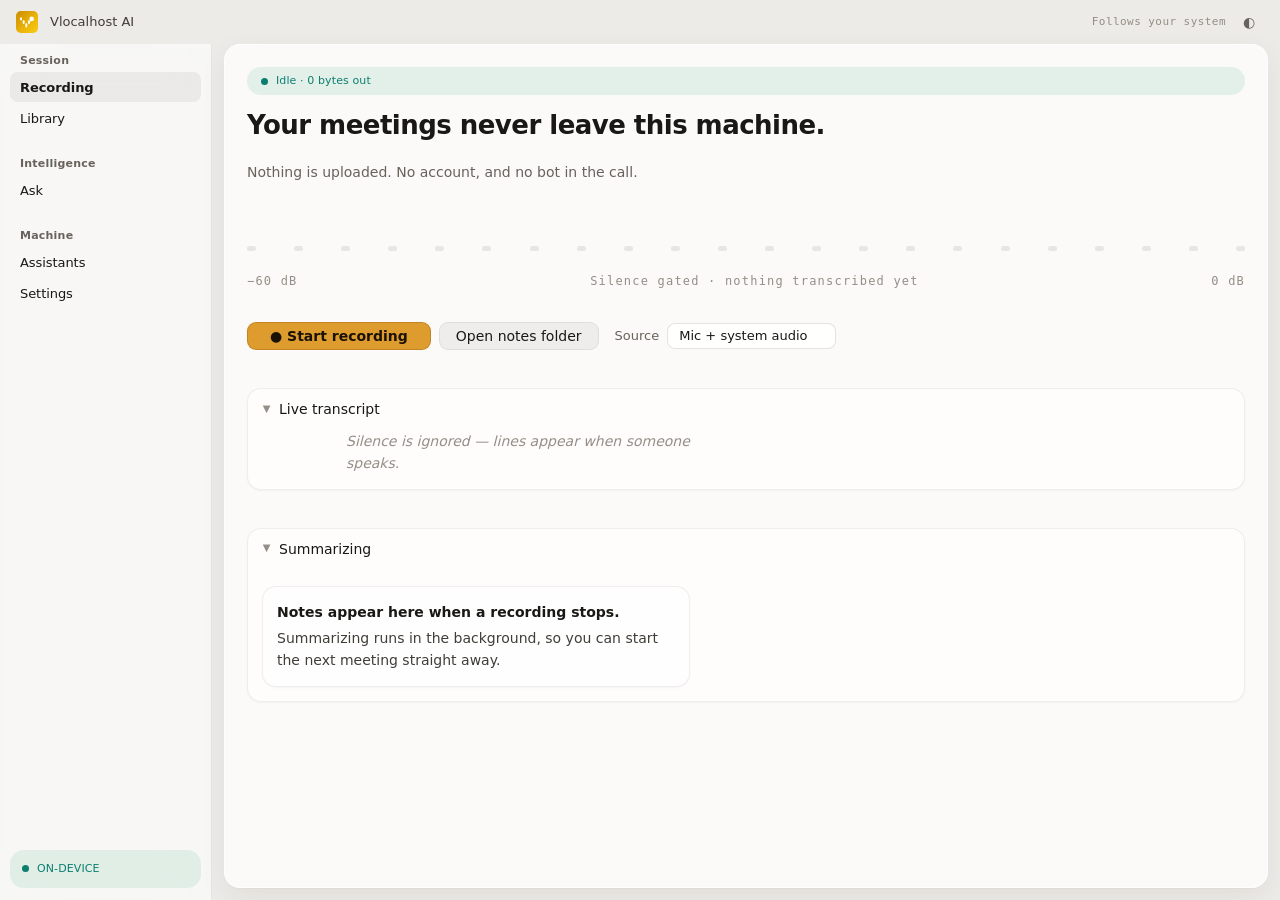
==== commit d65ae414: "Fit the window to the screen, show the choices, and stop saying it twice Four faults found by runnin" ====
--- a/ui-next/index.html
+++ b/ui-next/index.html
@@ -43,7 +43,20 @@
 
 <div class="app">
   <div class="chrome">
-    <span class="t" id="chrome-title">Recording</span>
+    <svg width="22" height="22" viewBox="0 0 200 200" aria-hidden="true">
+      <defs><linearGradient id="g" x1="0" y1="0" x2="1" y2="1">
+        <stop offset="0%" stop-color="#CA8A04"/><stop offset="55%" stop-color="#EAB308"/>
+        <stop offset="100%" stop-color="#FACC15"/></linearGradient></defs>
+      <rect width="200" height="200" rx="44" fill="url(#g)"/>
+      <g transform="translate(19.11 23.39) scale(0.7778)" fill="#fff">
+        <rect x="23" y="44" width="22" height="36" rx="11"/>
+        <rect x="54" y="79" width="22" height="42" rx="11"/>
+        <rect x="85" y="114" width="22" height="48" rx="11"/>
+        <rect x="116" y="79" width="22" height="42" rx="11"/>
+        <circle cx="158" cy="62" r="27"/><path d="M 143 79 L 131 100 L 163 81 Z"/>
+      </g>
+    </svg>
+    <span class="t" id="chrome-title">Vlocalhost AI</span>
     <!-- Appearance. Three states, not two: "System" is the default and keeps
          dark-mode.md's rule that an app answers the systemwide choice. The
          other two are for somebody who has decided. One cycling button rather
@@ -57,25 +70,6 @@
 
   <div class="shell">
     <nav class="nav" aria-label="Sections">
-      <!-- The mark sits in the sidebar, not the top bar: the design puts it
-           at the head of the column it belongs to, and the band above the
-           content is for the screen you are on. -->
-      <div class="brand">
-  <svg width="26" height="26" viewBox="0 0 200 200" aria-hidden="true">
-  <defs><linearGradient id="g" x1="0" y1="0" x2="1" y2="1">
-  <stop offset="0%" stop-color="#CA8A04"/><stop offset="55%" stop-color="#EAB308"/>
-  <stop offset="100%" stop-color="#FACC15"/></linearGradient></defs>
-  <rect width="200" height="200" rx="44" fill="url(#g)"/>
-  <g transform="translate(19.11 23.39) scale(0.7778)" fill="#fff">
-  <rect x="23" y="44" width="22" height="36" rx="11"/>
-  <rect x="54" y="79" width="22" height="42" rx="11"/>
-  <rect x="85" y="114" width="22" height="48" rx="11"/>
-  <rect x="116" y="79" width="22" height="42" rx="11"/>
-  <circle cx="158" cy="62" r="27"/><path d="M 143 79 L 131 100 L 163 81 Z"/>
-  </g>
-  </svg>
-        <span class="wordmark">Vlocalhost</span>
-      </div>
       <div class="g">Session</div>
       <button data-screen="record" aria-current="page"><span class="dot"></span>Recording</button>
       <button data-screen="library"><span class="dot"></span>Library</button>
@@ -84,119 +78,89 @@
       <div class="g">Machine</div>
       <button data-screen="assistants"><span class="dot"></span>Assistants</button>
       <button data-screen="settings"><span class="dot"></span>Settings</button>
-      <div class="foot"><b></b>On-device</div>
-      <!-- View controls, in the sidebar where window chrome belongs. Appearance
-           delegates to the control in the top bar rather than keeping a second
-           copy of the state: that one already cycles system/light/dark and
-           writes the choice to settings, so this is a second way to reach it,
-           not a second source of truth. Blur is a view preference only — it
-           never leaves the browser's localStorage, because nothing about how
-           frosted a panel looks belongs in the engine's settings file. -->
-      <div class="viewctl">
-        <button class="vbtn" id="ui-theme" type="button" title="Appearance"></button>
-        <button class="vbtn" id="ui-blur" type="button" title="Glass blur"></button>
-      </div>
+      <div class="foot"><b></b>ON-DEVICE</div>
     </nav>
 
     <div class="body" id="body">
 
       <!-- ============================================ RECORDING ========== -->
       <section class="screen" id="screen-record">
-        <!-- ================================================ THE STAGE ====
-             The capture surface, and the one opaque thing in the window. It
-             carries the meter and the sentence being said, and a translucent
-             ground under moving type is where contrast and compositing cost
-             fail at the same time -- so it is a solid panel, it is never
-             blurred, and it never overlaps the two blurred regions.
-
-             Every id in here was already in this screen: the stage is a new
-             arrangement of the same parts, not new parts, so app.js keeps
-             driving the meter, the title, the gate line and the button
-             exactly as it did. -->
-        <div class="stage" id="stage">
-          <div class="stage-head">
-            <div class="stage-id">
-              <h1 class="h" id="rec-title">Your meetings never leave this machine.</h1>
-              <div class="meta lede" id="rec-meta">Recording, transcription and notes all run locally.</div>
-            </div>
-            <span class="pill live" id="live-pill"><b></b><span id="live-text">Idle · 0 bytes out</span></span>
-            <button class="stage-toggle" id="stage-toggle" aria-expanded="true"
-                    aria-controls="screen-record" title="Show transcript and notes">⤡</button>
-          </div>
-
-          <div class="stage-mid">
-            <div class="wave" id="wave" role="img" aria-label="Input level meter"></div>
-            <!-- What is being said, large. #said-final is decoded and settled;
-                 #said-prov is the tail the model has not finished with, and it
-                 is deliberately under the contrast floor because it is never
-                 the only copy -- the same words arrive at full ink in the Live
-                 transcript below a moment later. -->
-            <p class="said" id="said">
-              <span id="said-final">Nothing is captured until you press record.</span><span
-                    id="said-prov" class="prov"></span>
-            </p>
-          </div>
-
-          <div class="stage-foot">
-            <span class="gate" id="gate">Silence gated · nothing transcribed yet</span>
-            <span class="clock" id="clock">00:00</span>
-            <button class="btn primary rec-dot" id="record" data-state="idle">● Start recording</button>
-          </div>
-        </div>
-
-        <div class="under">
-          <div class="actions">
-            <button class="btn" id="open-folder">Open notes folder</button>
-            <!-- settings.md › Task-specific options: what is captured is a
-                 property of this recording, so it is changed here, beside the
-                 meter that shows it. Settings holds the same control. -->
-            <span class="inline-field">
-              <label for="rec-source">Source</label>
-              <select id="rec-source" class="sel sm" data-setting="CAPTURE_MODE">
-                <option value="both">Mic + system audio</option>
-                <option value="mic">Microphone only</option>
-                <option value="system">System audio only</option>
-              </select>
-            </span>
-          </div>
-
-          <div class="firstrun" id="firstrun" hidden></div>
-
-          <!-- Said before the button, not after the recording: finding out that
-               notes cannot be written after sitting through an hour-long
-               meeting is the worst possible moment to learn it. -->
-          <div class="notready" id="notready" hidden>
-            <strong>Recording works. Notes will not be written yet.</strong>
-            <span id="notready-why"></span>
-            <button class="btn" id="notready-fix">Open Settings</button>
-          </div>
-
-          <div class="sect">
-            <button class="disclose" aria-expanded="true" aria-controls="transcript">
-              <span class="tri" aria-hidden="true">▶</span> Live transcript
-            </button>
-            <div class="body-in" id="transcript" role="log" aria-live="polite" aria-relevant="additions">
-              <div class="lines" id="lines">
-                <div class="ln hint"><span class="ts"></span><p>Silence is ignored — lines appear when someone speaks.</p></div>
-              </div>
-            </div>
-          </div>
-
-          <div class="sect">
-            <button class="disclose" aria-expanded="true" aria-controls="pending">
-              <span class="tri" aria-hidden="true">▶</span> Summarizing
-            </button>
-            <div class="body-in" id="pending">
-              <div class="empty" id="pending-empty">
-                <strong>Notes appear here when a recording stops.</strong>
-                Summarizing runs in the background, so you can start the next meeting straight away.
-              </div>
-              <div class="rowlist" id="rows" hidden></div>
-            </div>
+        <span class="pill live" id="live-pill"><b></b><span id="live-text">Idle · 0 bytes out</span></span>
+        <h1 class="h" id="rec-title">Your meetings never leave this machine.</h1>
+        <div class="meta lede" id="rec-meta">Nothing is uploaded. No account, and no bot in the call.</div>
+
+        <!-- The meter is the page. -->
+        <div class="wave" id="wave" role="img" aria-label="Input level meter"></div>
+        <div class="scale">
+          <span>−60 dB</span>
+          <span id="gate">Silence gated · nothing transcribed yet</span>
+          <span>0 dB</span>
+        </div>
+
+        <!-- Asked on first open, in the app rather than in setup: setup is
+             plumbing and blocks the window, and this is a question about the
+             person with a perfectly good empty answer. Shown once; answering
+             or dismissing both close it for good. -->
+        <div class="firstrun" id="firstrun" hidden></div>
+
+        <!-- Checked once, when the window opens, and shown only when the answer
+             is bad. Recording works without a notes engine and the transcript
+             is always saved -- but the summary is not, and finding that out
+             after sitting through an hour-long meeting is the worst possible
+             moment to learn it. So it is said before the button, not after the
+             recording. -->
+        <div class="notready" id="notready" hidden>
+          <strong>Recording works. Notes will not be written yet.</strong>
+          <span id="notready-why"></span>
+          <button class="btn" id="notready-fix">Open Settings</button>
+        </div>
+
+        <div class="actions">
+          <button class="btn primary" id="record">● Start recording</button>
+          <button class="btn" id="open-folder">Open notes folder</button>
+          <!-- settings.md › Task-specific options: "prefer letting people modify
+               task-specific options without going to your settings area … Putting
+               this type of option in a separate settings area disconnects it from
+               its context". What is being captured is a property of this
+               recording, so it is changed here, beside the meter that shows it.
+               Settings holds the same control and the two stay in step. -->
+          <span class="inline-field">
+            <label for="rec-source">Source</label>
+            <select id="rec-source" class="sel sm" data-setting="CAPTURE_MODE">
+              <option value="both">Mic + system audio</option>
+              <option value="mic">Microphone only</option>
+              <option value="system">System audio only</option>
+            </select>
+          </span>
+        </div>
+
+        <!-- Collapsible. -->
+        <div class="sect">
+          <button class="disclose" aria-expanded="true" aria-controls="transcript">
+            <span class="tri" aria-hidden="true">▶</span> Live transcript
+          </button>
+          <div class="body-in" id="transcript" role="log" aria-live="polite" aria-relevant="additions">
+            <div class="lines" id="lines">
+              <div class="ln hint"><span class="ts"></span><p>Silence is ignored — lines appear when someone speaks.</p></div>
+            </div>
+          </div>
+        </div>
+
+        <div class="sect">
+          <button class="disclose" aria-expanded="true" aria-controls="pending">
+            <span class="tri" aria-hidden="true">▶</span> Summarizing
+          </button>
+          <div class="body-in" id="pending">
+            <div class="empty" id="pending-empty">
+              <strong>Notes appear here when a recording stops.</strong>
+              Summarizing runs in the background, so you can start the next meeting straight away.
+            </div>
+            <div class="rowlist" id="rows" hidden></div>
           </div>
         </div>
       </section>
 
+      <!-- ============================================ ONE MEETING ======== -->
       <section class="screen" id="screen-meeting" hidden>
         <button class="btn back" id="back">← Library</button>
         <span class="pill warm" id="m-pill">Follow-up ready to draft</span>
@@ -261,7 +225,7 @@
             <span>Show the full notes</span>
           </label>
         </div>
-        <div class="liblist" id="library-rows"></div>
+        <div class="rowlist" id="library-rows"></div>
       </section>
 
       <!-- ============================================ ASK ================ -->
@@ -271,26 +235,26 @@
            Both are visible below — the scope line above an answer, and the
            meeting plus the second on every line of it. -->
       <section class="screen" id="screen-ask" hidden>
-        <h1 class="h">Ask across meetings.</h1>
-        <div class="meta">Every answer says what it searched, and every line names the
-             meeting it came from.</div>
-
-        
-
-        <div class="ask-aura" id="ask-aura">
-          <div class="aura-bloom" aria-hidden="true"><i></i></div>
-          <div class="aura-edge">
-            <i class="aura-ring" aria-hidden="true"></i>
-            <div class="aura-in">
-              <form class="asker" id="ask-form">
-            <label class="sr" for="q">Your question</label>
-            <input id="q" class="input q" type="text" autocomplete="off"
-                   placeholder="What do I still owe Priya?">
-            <button class="btn primary" type="submit" id="ask-btn">Ask</button>
-          </form>
-            </div>
-          </div>
-        </div>
+        <h1 class="h">Ask</h1>
+        <div class="meta">Questions that span meetings</div>
+
+        <!-- What is searchable, stated before anything is asked. Answers read
+             cached packs and never extract, which is why they arrive in
+             milliseconds and why an unindexed meeting is simply absent. -->
+        <div class="strip" id="index-strip">
+          <div class="strip-body">
+            <div class="strip-t" id="index-t">38 of 41 meetings indexed</div>
+            <div class="strip-s" id="index-s">3 have no context pack yet, so nothing in them can be searched or cited.</div>
+          </div>
+          <button class="btn" id="index-btn">Index 3 meetings</button>
+        </div>
+
+        <form class="asker" id="ask-form">
+          <label class="sr" for="q">Your question</label>
+          <input id="q" class="input q" type="text" autocomplete="off"
+                 placeholder="What do I still owe Priya?">
+          <button class="btn primary" type="submit" id="ask-btn">Ask</button>
+        </form>
 
         <!-- generative-ai.md › Inputs: "offer diverse, predefined example inputs
              that hint at what's possible for a feature". Each of these is a real
@@ -304,18 +268,6 @@
           <button class="chip" type="button" data-q="What has gone stale in the last 14 days?">What's gone stale</button>
         </div>
 
-        <!-- What is searchable, stated before anything is asked. Answers read
-             cached packs and never extract, which is why they arrive in
-             milliseconds and why an unindexed meeting is simply absent. -->
-        <div class="strip" id="index-strip">
-          <div class="strip-body">
-            <div class="index-ticks" id="index-ticks" aria-hidden="true"></div>
-            <div class="strip-t" id="index-t">38 of 41 meetings indexed</div>
-            <div class="strip-s" id="index-s">3 have no context pack yet, so nothing in them can be searched or cited.</div>
-          </div>
-          <button class="btn" id="index-btn">Index 3 meetings</button>
-        </div>
-
         <div id="answer" aria-live="polite">
           <div class="empty" id="ask-empty">
             <strong>Nothing has been asked yet.</strong>
@@ -323,8 +275,6 @@
             leaves it, and no answer is written by a model: every line below one names the
             meeting and the second it came from.
           </div>
-
-        
         </div>
       </section>
 
@@ -884,6 +834,30 @@
         </div>
 
         <div class="sect">
+          <button class="disclose" aria-expanded="true" aria-controls="s-vocab">
+            <span class="tri" aria-hidden="true">▶</span> Your vocabulary
+          </button>
+          <div class="body-in form" id="s-vocab">
+            <div class="field">
+              <label for="set-glossary">Words to expect</label>
+              <div class="ctl">
+                <textarea id="set-glossary" class="input wide" rows="5"
+                          placeholder="One per line&#10;Helius&#10;BFSI&#10;Chanakya"
+                          data-setting="GLOSSARY"></textarea>
+                <p class="hint">Names, products, clients, acronyms — the words a
+                  general speech model has never met. They are handed to the
+                  recogniser before it listens, so it expects them.</p>
+                <p class="note">Nothing is uploaded and the model is not
+                  changed. Delete a line and it is gone from the next recording.
+                  The first <b>16</b> are used — measured as the point past
+                  which transcription slows sharply, so put the ones that matter
+                  at the top.</p>
+              </div>
+            </div>
+          </div>
+        </div>
+
+        <div class="sect">
           <button class="disclose" aria-expanded="true" aria-controls="s-you">
             <span class="tri" aria-hidden="true">▶</span> You
           </button>
@@ -891,22 +865,25 @@
             <div class="field">
               <label for="set-user-field">Area of work</label>
               <div class="ctl">
+                <select id="pick-user-field" class="sel"
+                        aria-label="Choose an area of work"></select>
                 <input id="set-user-field" class="input wide" type="text"
-                       list="user-fields" placeholder="not set"
+                       placeholder="type your own" hidden
                        data-setting="USER_FIELD">
-                <datalist id="user-fields"></datalist>
-                <p class="hint">Pick one or type your own. Leave empty to turn
-                  personalisation off.</p>
+                <p class="hint">Pick one, or choose "Something else" to type your
+                  own. Leave empty to turn personalisation off.</p>
               </div>
             </div>
             <div class="field">
               <label for="set-user-tone">Notes should read</label>
               <div class="ctl">
+                <select id="pick-user-tone" class="sel"
+                        aria-label="Choose how the notes should read"></select>
                 <input id="set-user-tone" class="input wide" type="text"
-                       list="user-tones" placeholder="not set"
+                       placeholder="describe your own" hidden
                        data-setting="USER_TONE">
-                <datalist id="user-tones"></datalist>
-                <p class="hint">Pick one or describe your own.</p>
+                <p class="hint">Pick one, or choose "Something else" to describe
+                  your own.</p>
               </div>
             </div>
             <div class="field">
--- a/ui-next/app.css
+++ b/ui-next/app.css
@@ -929,9 +929,24 @@
 .stage .wave { width: 100%; max-width: 620px; height: 120px; display: flex;
                align-items: center; justify-content: center; gap: 9px; }
 #screen-record[data-stage="full"] .stage .wave { height: 190px; gap: 13px; }
+/* The meter is amber, as it always was here: `.wave i` is an amber gradient
+   and `.wave i.q` is the gate's quiet tail. The stage rule above painted both
+   white, which lost the one piece of colour the window spends on the thing it
+   is actually doing. These are the mark's own stops -- #FACC15 into #EAB308
+   into #CA8A04, lightest at the top of the capsule -- so the level reads as
+   the product's yellow rather than a generic white waveform.
+
+   The four tail capsules stay amber too, but dim: they are the same meter,
+   held back, and another hue would say something else. */
 .stage .wave i {
-  flex: none; width: 11px; border-radius: 6px; background: rgba(245,242,238,.78);
+  flex: none; width: 11px; border-radius: 6px;
+  background: linear-gradient(180deg, #FACC15, #EAB308 55%, #CA8A04);
+  box-shadow: 0 0 14px rgba(250, 204, 21, .22);
   transition: height .09s linear;
+}
+.stage .wave i.q {
+  background: rgba(234, 179, 8, .22);
+  box-shadow: none;
 }
 #screen-record[data-stage="full"] .stage .wave i { width: 15px; }
 .stage .wave.idle i { background: var(--stage-ink3); height: 8px !important; }
@@ -1248,3 +1263,19 @@
 
 /* First-run asks "Area of work", not "AREA OF WORK". */
 .chiprow-h { font: 500 12px/1.3 var(--f); letter-spacing: 0; text-transform: none; color: var(--ink3); }
+
+
+/* The transcript scrolls inside itself, not by dragging the panel.
+ *
+ * `line()` and `interim()` end with row.scrollIntoView({block:'nearest'}),
+ * which walks up to the nearest scrollable ancestor. That used to be the page
+ * and it was harmless when the transcript was the top of the screen. With the
+ * stage above it, every new line scrolled the panel a little further down, so
+ * within a few utterances the live view — the meter and the sentence being
+ * spoken, the whole point of the screen — had been pushed off the top, and
+ * scrolling back up only lasted until the next line arrived.
+ *
+ * Giving the transcript its own overflow makes it the nearest scrollable
+ * ancestor, so the same call now scrolls the list and leaves the stage alone. */
+#transcript { max-height: 280px; overflow-y: auto; overscroll-behavior: contain; }
+#screen-record[data-stage="full"] #transcript { max-height: 200px; }
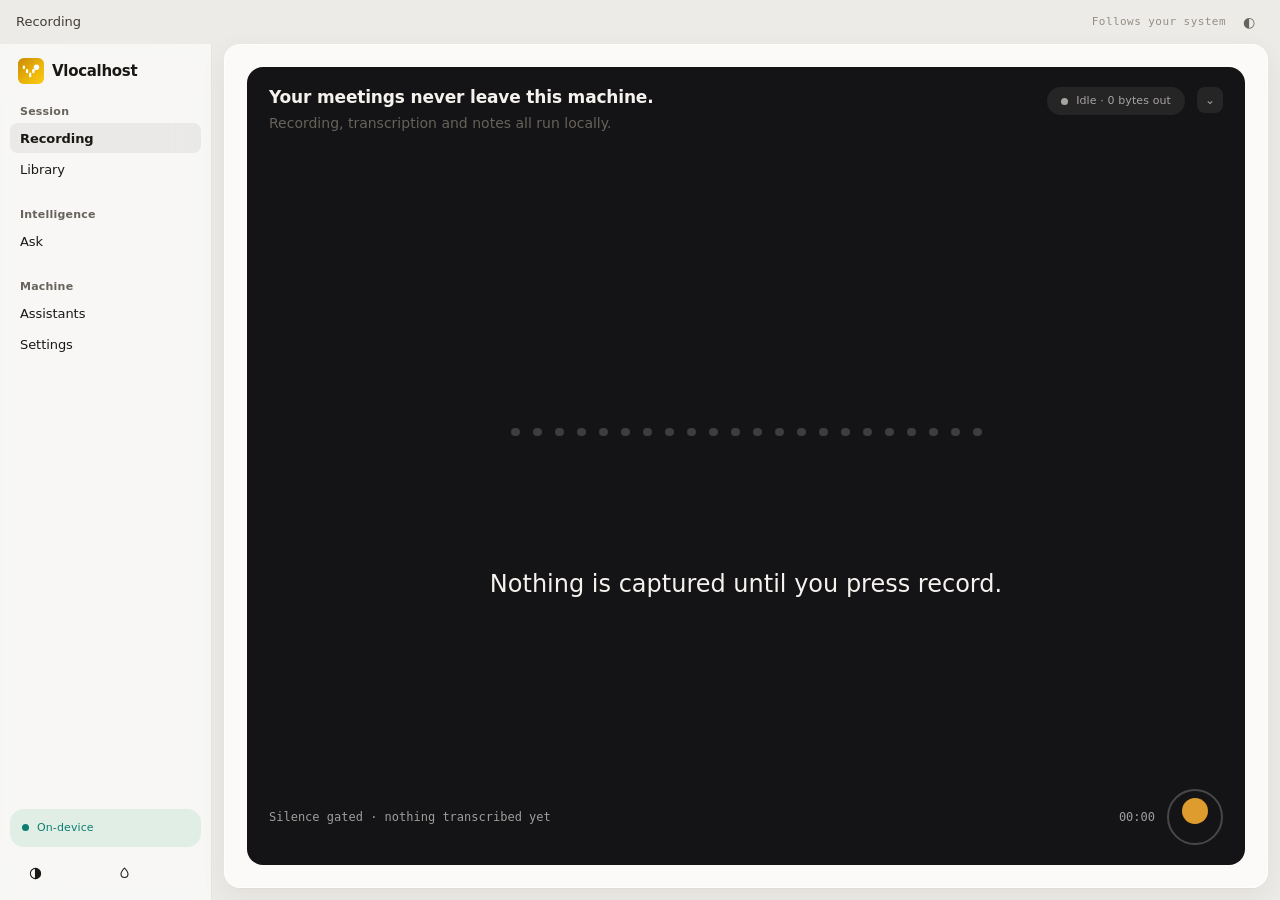
==== commit 90d20b3f: "Merge Aurora Glass, and finish emptying the archive it stopped inventing Merges PR #3 (fastrepl-styl" ====
--- a/ui-next/index.html
+++ b/ui-next/index.html
@@ -43,20 +43,7 @@
 
 <div class="app">
   <div class="chrome">
-    <svg width="22" height="22" viewBox="0 0 200 200" aria-hidden="true">
-      <defs><linearGradient id="g" x1="0" y1="0" x2="1" y2="1">
-        <stop offset="0%" stop-color="#CA8A04"/><stop offset="55%" stop-color="#EAB308"/>
-        <stop offset="100%" stop-color="#FACC15"/></linearGradient></defs>
-      <rect width="200" height="200" rx="44" fill="url(#g)"/>
-      <g transform="translate(19.11 23.39) scale(0.7778)" fill="#fff">
-        <rect x="23" y="44" width="22" height="36" rx="11"/>
-        <rect x="54" y="79" width="22" height="42" rx="11"/>
-        <rect x="85" y="114" width="22" height="48" rx="11"/>
-        <rect x="116" y="79" width="22" height="42" rx="11"/>
-        <circle cx="158" cy="62" r="27"/><path d="M 143 79 L 131 100 L 163 81 Z"/>
-      </g>
-    </svg>
-    <span class="t" id="chrome-title">Vlocalhost AI</span>
+    <span class="t" id="chrome-title">Recording</span>
     <!-- Appearance. Three states, not two: "System" is the default and keeps
          dark-mode.md's rule that an app answers the systemwide choice. The
          other two are for somebody who has decided. One cycling button rather
@@ -70,6 +57,25 @@
 
   <div class="shell">
     <nav class="nav" aria-label="Sections">
+      <!-- The mark sits in the sidebar, not the top bar: the design puts it
+           at the head of the column it belongs to, and the band above the
+           content is for the screen you are on. -->
+      <div class="brand">
+  <svg width="26" height="26" viewBox="0 0 200 200" aria-hidden="true">
+  <defs><linearGradient id="g" x1="0" y1="0" x2="1" y2="1">
+  <stop offset="0%" stop-color="#CA8A04"/><stop offset="55%" stop-color="#EAB308"/>
+  <stop offset="100%" stop-color="#FACC15"/></linearGradient></defs>
+  <rect width="200" height="200" rx="44" fill="url(#g)"/>
+  <g transform="translate(19.11 23.39) scale(0.7778)" fill="#fff">
+  <rect x="23" y="44" width="22" height="36" rx="11"/>
+  <rect x="54" y="79" width="22" height="42" rx="11"/>
+  <rect x="85" y="114" width="22" height="48" rx="11"/>
+  <rect x="116" y="79" width="22" height="42" rx="11"/>
+  <circle cx="158" cy="62" r="27"/><path d="M 143 79 L 131 100 L 163 81 Z"/>
+  </g>
+  </svg>
+        <span class="wordmark">Vlocalhost</span>
+      </div>
       <div class="g">Session</div>
       <button data-screen="record" aria-current="page"><span class="dot"></span>Recording</button>
       <button data-screen="library"><span class="dot"></span>Library</button>
@@ -78,89 +84,119 @@
       <div class="g">Machine</div>
       <button data-screen="assistants"><span class="dot"></span>Assistants</button>
       <button data-screen="settings"><span class="dot"></span>Settings</button>
-      <div class="foot"><b></b>ON-DEVICE</div>
+      <div class="foot"><b></b>On-device</div>
+      <!-- View controls, in the sidebar where window chrome belongs. Appearance
+           delegates to the control in the top bar rather than keeping a second
+           copy of the state: that one already cycles system/light/dark and
+           writes the choice to settings, so this is a second way to reach it,
+           not a second source of truth. Blur is a view preference only — it
+           never leaves the browser's localStorage, because nothing about how
+           frosted a panel looks belongs in the engine's settings file. -->
+      <div class="viewctl">
+        <button class="vbtn" id="ui-theme" type="button" title="Appearance"></button>
+        <button class="vbtn" id="ui-blur" type="button" title="Glass blur"></button>
+      </div>
     </nav>
 
     <div class="body" id="body">
 
       <!-- ============================================ RECORDING ========== -->
       <section class="screen" id="screen-record">
-        <span class="pill live" id="live-pill"><b></b><span id="live-text">Idle · 0 bytes out</span></span>
-        <h1 class="h" id="rec-title">Your meetings never leave this machine.</h1>
-        <div class="meta lede" id="rec-meta">Nothing is uploaded. No account, and no bot in the call.</div>
-
-        <!-- The meter is the page. -->
-        <div class="wave" id="wave" role="img" aria-label="Input level meter"></div>
-        <div class="scale">
-          <span>−60 dB</span>
-          <span id="gate">Silence gated · nothing transcribed yet</span>
-          <span>0 dB</span>
-        </div>
-
-        <!-- Asked on first open, in the app rather than in setup: setup is
-             plumbing and blocks the window, and this is a question about the
-             person with a perfectly good empty answer. Shown once; answering
-             or dismissing both close it for good. -->
-        <div class="firstrun" id="firstrun" hidden></div>
-
-        <!-- Checked once, when the window opens, and shown only when the answer
-             is bad. Recording works without a notes engine and the transcript
-             is always saved -- but the summary is not, and finding that out
-             after sitting through an hour-long meeting is the worst possible
-             moment to learn it. So it is said before the button, not after the
-             recording. -->
-        <div class="notready" id="notready" hidden>
-          <strong>Recording works. Notes will not be written yet.</strong>
-          <span id="notready-why"></span>
-          <button class="btn" id="notready-fix">Open Settings</button>
-        </div>
-
-        <div class="actions">
-          <button class="btn primary" id="record">● Start recording</button>
-          <button class="btn" id="open-folder">Open notes folder</button>
-          <!-- settings.md › Task-specific options: "prefer letting people modify
-               task-specific options without going to your settings area … Putting
-               this type of option in a separate settings area disconnects it from
-               its context". What is being captured is a property of this
-               recording, so it is changed here, beside the meter that shows it.
-               Settings holds the same control and the two stay in step. -->
-          <span class="inline-field">
-            <label for="rec-source">Source</label>
-            <select id="rec-source" class="sel sm" data-setting="CAPTURE_MODE">
-              <option value="both">Mic + system audio</option>
-              <option value="mic">Microphone only</option>
-              <option value="system">System audio only</option>
-            </select>
-          </span>
-        </div>
-
-        <!-- Collapsible. -->
-        <div class="sect">
-          <button class="disclose" aria-expanded="true" aria-controls="transcript">
-            <span class="tri" aria-hidden="true">▶</span> Live transcript
-          </button>
-          <div class="body-in" id="transcript" role="log" aria-live="polite" aria-relevant="additions">
-            <div class="lines" id="lines">
-              <div class="ln hint"><span class="ts"></span><p>Silence is ignored — lines appear when someone speaks.</p></div>
-            </div>
-          </div>
-        </div>
-
-        <div class="sect">
-          <button class="disclose" aria-expanded="true" aria-controls="pending">
-            <span class="tri" aria-hidden="true">▶</span> Summarizing
-          </button>
-          <div class="body-in" id="pending">
-            <div class="empty" id="pending-empty">
-              <strong>Notes appear here when a recording stops.</strong>
-              Summarizing runs in the background, so you can start the next meeting straight away.
-            </div>
-            <div class="rowlist" id="rows" hidden></div>
+        <!-- ================================================ THE STAGE ====
+             The capture surface, and the one opaque thing in the window. It
+             carries the meter and the sentence being said, and a translucent
+             ground under moving type is where contrast and compositing cost
+             fail at the same time -- so it is a solid panel, it is never
+             blurred, and it never overlaps the two blurred regions.
+
+             Every id in here was already in this screen: the stage is a new
+             arrangement of the same parts, not new parts, so app.js keeps
+             driving the meter, the title, the gate line and the button
+             exactly as it did. -->
+        <div class="stage" id="stage">
+          <div class="stage-head">
+            <div class="stage-id">
+              <h1 class="h" id="rec-title">Your meetings never leave this machine.</h1>
+              <div class="meta lede" id="rec-meta">Recording, transcription and notes all run locally.</div>
+            </div>
+            <span class="pill live" id="live-pill"><b></b><span id="live-text">Idle · 0 bytes out</span></span>
+            <button class="stage-toggle" id="stage-toggle" aria-expanded="true"
+                    aria-controls="screen-record" title="Show transcript and notes">⤡</button>
+          </div>
+
+          <div class="stage-mid">
+            <div class="wave" id="wave" role="img" aria-label="Input level meter"></div>
+            <!-- What is being said, large. #said-final is decoded and settled;
+                 #said-prov is the tail the model has not finished with, and it
+                 is deliberately under the contrast floor because it is never
+                 the only copy -- the same words arrive at full ink in the Live
+                 transcript below a moment later. -->
+            <p class="said" id="said">
+              <span id="said-final">Nothing is captured until you press record.</span><span
+                    id="said-prov" class="prov"></span>
+            </p>
+          </div>
+
+          <div class="stage-foot">
+            <span class="gate" id="gate">Silence gated · nothing transcribed yet</span>
+            <span class="clock" id="clock">00:00</span>
+            <button class="btn primary rec-dot" id="record" data-state="idle">● Start recording</button>
+          </div>
+        </div>
+
+        <div class="under">
+          <div class="actions">
+            <button class="btn" id="open-folder">Open notes folder</button>
+            <!-- settings.md › Task-specific options: what is captured is a
+                 property of this recording, so it is changed here, beside the
+                 meter that shows it. Settings holds the same control. -->
+            <span class="inline-field">
+              <label for="rec-source">Source</label>
+              <select id="rec-source" class="sel sm" data-setting="CAPTURE_MODE">
+                <option value="both">Mic + system audio</option>
+                <option value="mic">Microphone only</option>
+                <option value="system">System audio only</option>
+              </select>
+            </span>
+          </div>
+
+          <div class="firstrun" id="firstrun" hidden></div>
+
+          <!-- Said before the button, not after the recording: finding out that
+               notes cannot be written after sitting through an hour-long
+               meeting is the worst possible moment to learn it. -->
+          <div class="notready" id="notready" hidden>
+            <strong>Recording works. Notes will not be written yet.</strong>
+            <span id="notready-why"></span>
+            <button class="btn" id="notready-fix">Open Settings</button>
+          </div>
+
+          <div class="sect">
+            <button class="disclose" aria-expanded="true" aria-controls="transcript">
+              <span class="tri" aria-hidden="true">▶</span> Live transcript
+            </button>
+            <div class="body-in" id="transcript" role="log" aria-live="polite" aria-relevant="additions">
+              <div class="lines" id="lines">
+                <div class="ln hint"><span class="ts"></span><p>Silence is ignored — lines appear when someone speaks.</p></div>
+              </div>
+            </div>
+          </div>
+
+          <div class="sect">
+            <button class="disclose" aria-expanded="true" aria-controls="pending">
+              <span class="tri" aria-hidden="true">▶</span> Summarizing
+            </button>
+            <div class="body-in" id="pending">
+              <div class="empty" id="pending-empty">
+                <strong>Notes appear here when a recording stops.</strong>
+                Summarizing runs in the background, so you can start the next meeting straight away.
+              </div>
+              <div class="rowlist" id="rows" hidden></div>
+            </div>
           </div>
         </div>
       </section>
 
-      <!-- ============================================ ONE MEETING ======== -->
       <section class="screen" id="screen-meeting" hidden>
         <button class="btn back" id="back">← Library</button>
         <span class="pill warm" id="m-pill">Follow-up ready to draft</span>
@@ -225,7 +261,7 @@
             <span>Show the full notes</span>
           </label>
         </div>
-        <div class="rowlist" id="library-rows"></div>
+        <div class="liblist" id="library-rows"></div>
       </section>
 
       <!-- ============================================ ASK ================ -->
@@ -235,26 +271,26 @@
            Both are visible below — the scope line above an answer, and the
            meeting plus the second on every line of it. -->
       <section class="screen" id="screen-ask" hidden>
-        <h1 class="h">Ask</h1>
-        <div class="meta">Questions that span meetings</div>
-
-        <!-- What is searchable, stated before anything is asked. Answers read
-             cached packs and never extract, which is why they arrive in
-             milliseconds and why an unindexed meeting is simply absent. -->
-        <div class="strip" id="index-strip">
-          <div class="strip-body">
-            <div class="strip-t" id="index-t">38 of 41 meetings indexed</div>
-            <div class="strip-s" id="index-s">3 have no context pack yet, so nothing in them can be searched or cited.</div>
-          </div>
-          <button class="btn" id="index-btn">Index 3 meetings</button>
-        </div>
-
-        <form class="asker" id="ask-form">
-          <label class="sr" for="q">Your question</label>
-          <input id="q" class="input q" type="text" autocomplete="off"
-                 placeholder="What do I still owe Priya?">
-          <button class="btn primary" type="submit" id="ask-btn">Ask</button>
-        </form>
+        <h1 class="h">Ask across meetings.</h1>
+        <div class="meta">Every answer says what it searched, and every line names the
+             meeting it came from.</div>
+
+        
+
+        <div class="ask-aura" id="ask-aura">
+          <div class="aura-bloom" aria-hidden="true"><i></i></div>
+          <div class="aura-edge">
+            <i class="aura-ring" aria-hidden="true"></i>
+            <div class="aura-in">
+              <form class="asker" id="ask-form">
+            <label class="sr" for="q">Your question</label>
+            <input id="q" class="input q" type="text" autocomplete="off"
+                   placeholder="What do I still owe Priya?">
+            <button class="btn primary" type="submit" id="ask-btn">Ask</button>
+          </form>
+            </div>
+          </div>
+        </div>
 
         <!-- generative-ai.md › Inputs: "offer diverse, predefined example inputs
              that hint at what's possible for a feature". Each of these is a real
@@ -268,6 +304,18 @@
           <button class="chip" type="button" data-q="What has gone stale in the last 14 days?">What's gone stale</button>
         </div>
 
+        <!-- What is searchable, stated before anything is asked. Answers read
+             cached packs and never extract, which is why they arrive in
+             milliseconds and why an unindexed meeting is simply absent. -->
+        <div class="strip" id="index-strip">
+          <div class="strip-body">
+            <div class="index-ticks" id="index-ticks" aria-hidden="true"></div>
+            <div class="strip-t" id="index-t">38 of 41 meetings indexed</div>
+            <div class="strip-s" id="index-s">3 have no context pack yet, so nothing in them can be searched or cited.</div>
+          </div>
+          <button class="btn" id="index-btn">Index 3 meetings</button>
+        </div>
+
         <div id="answer" aria-live="polite">
           <div class="empty" id="ask-empty">
             <strong>Nothing has been asked yet.</strong>
@@ -275,6 +323,8 @@
             leaves it, and no answer is written by a model: every line below one names the
             meeting and the second it came from.
           </div>
+
+        
         </div>
       </section>
 
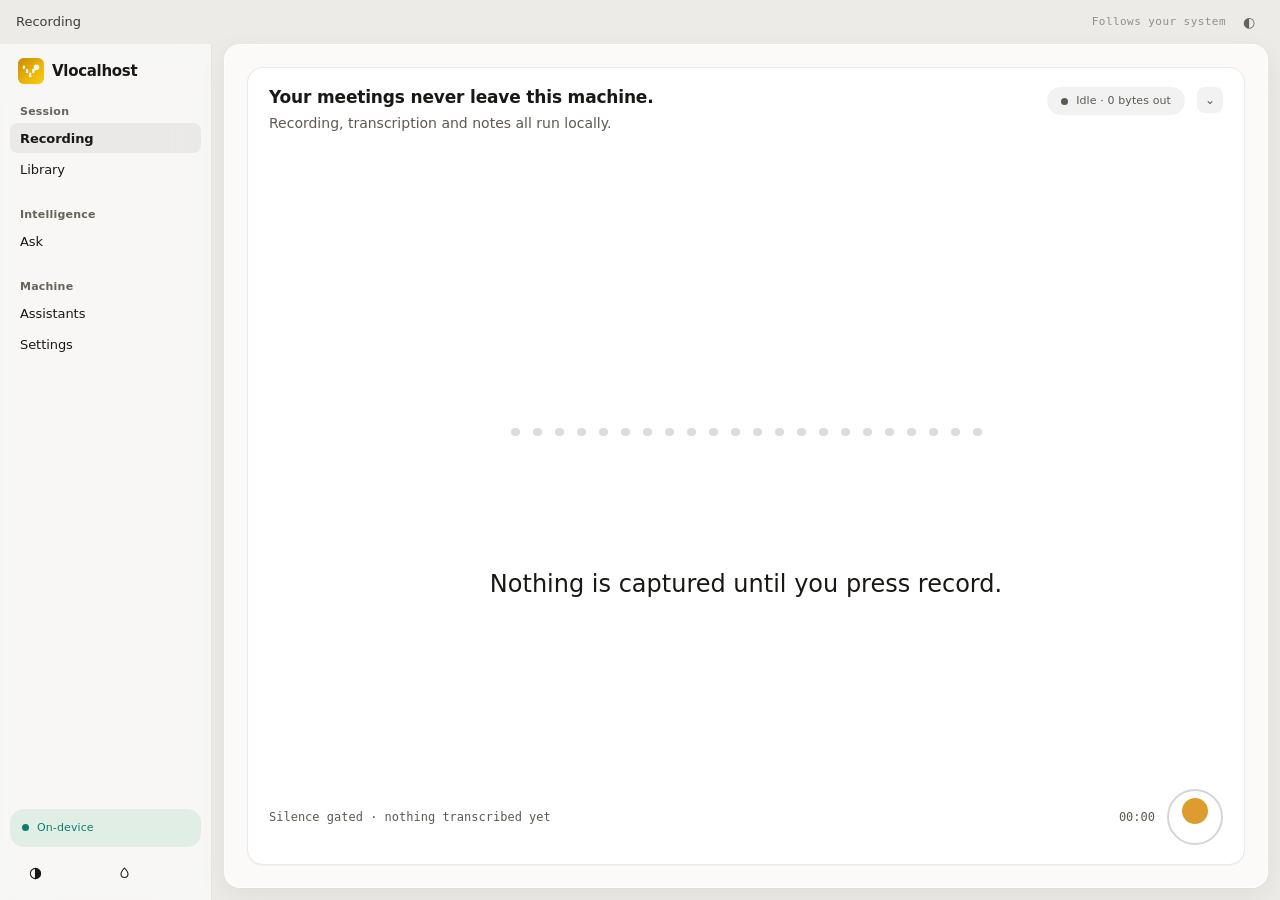
==== commit 47b54259: "Offer to take notes when a call starts, and let the stage follow light mode When another app opens t" ====
--- a/ui-next/index.html
+++ b/ui-next/index.html
@@ -131,6 +131,10 @@
                  is deliberately under the contrast floor because it is never
                  the only copy -- the same words arrive at full ink in the Live
                  transcript below a moment later. -->
+            <!-- The sentences just before it, so what was said stays on screen
+                 while the stage fills the window and the full transcript is
+                 folded away below. Mirrored from #lines; never the record. -->
+            <div class="said-prev" id="said-prev" aria-hidden="true"></div>
             <p class="said" id="said">
               <span id="said-final">Nothing is captured until you press record.</span><span
                     id="said-prov" class="prov"></span>
@@ -751,6 +755,42 @@
         </div>
 
         <div class="sect">
+          <button class="disclose" aria-expanded="true" aria-controls="s-calls">
+            <span class="tri" aria-hidden="true">▶</span> Calls
+          </button>
+          <div class="body-in form" id="s-calls">
+            <div class="field">
+              <label for="set-meet-prompt">Offer to take notes when a call starts</label>
+              <div class="ctl">
+                <label class="sw"><input id="set-meet-prompt" type="checkbox" checked
+                  data-setting="MEETING_PROMPT"><i></i></label>
+                <p class="hint">When Zoom, Teams, Meet or another app opens the microphone, a small
+                  window asks. Nothing records until you click. Noticing reads which app holds
+                  the microphone — no audio, nothing sent.</p>
+                <p class="hint" id="meet-unsupported" hidden>Windows only in this release.</p>
+              </div>
+            </div>
+            <div class="field" id="meet-stop-field">
+              <label for="set-meet-stop">Save when the call ends</label>
+              <div class="ctl">
+                <label class="sw"><input id="set-meet-stop" type="checkbox" checked
+                  data-setting="MEETING_AUTO_STOP"><i></i></label>
+                <p class="hint">After a 20-second countdown you can cancel. Off, a recording runs
+                  until you stop it.</p>
+              </div>
+            </div>
+            <div class="field" id="meet-ignore-field">
+              <span class="label-as-text">Never ask for</span>
+              <div class="ctl">
+                <input id="set-meet-ignore" type="hidden" data-setting="MEETING_PROMPT_IGNORE">
+                <div class="chips" id="meet-ignore-chips" role="list"></div>
+                <p class="hint" id="meet-ignore-empty">No apps. Choose “Don't ask” on the offer to add one.</p>
+              </div>
+            </div>
+          </div>
+        </div>
+
+        <div class="sect">
           <button class="disclose" aria-expanded="true" aria-controls="s-privacy">
             <span class="tri" aria-hidden="true">▶</span> Privacy
           </button>
--- a/ui-next/tokens.css
+++ b/ui-next/tokens.css
@@ -261,11 +261,21 @@
 
   /* The capture stage is opaque in both appearances. It carries the waveform
      and the moving sentence, and a translucent surface under moving type is
-     where contrast and compositing cost fail at the same time. */
-  --stage:#141315;
-  --stage-ink:#F5F2EE;
-  --stage-ink2:rgba(245,242,238,.62);
-  --stage-ink3:rgba(245,242,238,.34);
+     where contrast and compositing cost fail at the same time.
+
+     It follows the appearance (8 Oct 2026). It used to be the one surface that
+     stayed dark in light mode, and in a light window that read as a black box
+     dropped into the page. Opaque is the rule that matters; dark was not.
+     --stage-ink2 is a solid colour, not a tint, so small mono text on it
+     measures 6.2:1 rather than depending on what is behind. */
+  --stage:#FFFFFF;
+  --stage-edge:rgba(28,25,22,.09);
+  --stage-ink:#1A1815;
+  --stage-ink2:#5E5952;
+  --stage-ink3:rgba(26,24,21,.28);
+  --stage-tint:rgba(28,25,22,.055);
+  --stage-tint-hi:rgba(28,25,22,.10);
+  --stage-ring:rgba(28,25,22,.18);
 
   --hair:rgba(28,25,22,.08); --hair2:rgba(28,25,22,.16);
   --ink1:#1A1815; --ink2:#413D38; --ink3:#67625B; --ink4:#948E86;
@@ -287,8 +297,8 @@
  * match the convention this file already uses above. --ink3 is #A0A6AF rather
  * than the light set's mirror because dark is the harder case here: the glass
  * is darker than the lit wash, so a card sitting on the brightest point of the
- * aurora is where 4.5 is won or lost. --stage-ink* are unchanged from light;
- * the stage is the one surface that does not move between appearances.      */
+ * aurora is where 4.5 is won or lost. The stage turns dark with the rest of
+ * the window, with the light ink it always had.                             */
 @media (prefers-color-scheme: dark) {
   :root:not([data-appearance="light"]) {
   --bg:#090A0E;
@@ -306,6 +316,13 @@
   --btn:rgba(255,255,255,.08); --btn-sh:none;
   --field:rgba(255,255,255,.06); --field-sh:inset 0 0 0 1px rgba(255,255,255,.14);
   --stage:#0C0D11;
+  --stage-edge:transparent;
+  --stage-ink:#F5F2EE;
+  --stage-ink2:rgba(245,242,238,.62);
+  --stage-ink3:rgba(245,242,238,.34);
+  --stage-tint:rgba(245,242,238,.08);
+  --stage-tint-hi:rgba(245,242,238,.14);
+  --stage-ring:rgba(255,255,255,.22);
   --hair:rgba(255,255,255,.08); --hair2:rgba(255,255,255,.15);
   --ink1:#F1F2F4; --ink2:#B9BDC5; --ink3:#A0A6AF; --ink4:#6A6F79;
   --amber-grad:linear-gradient(180deg,#F0B347,#D8952A);
@@ -336,6 +353,13 @@
   --btn:rgba(255,255,255,.08); --btn-sh:none;
   --field:rgba(255,255,255,.06); --field-sh:inset 0 0 0 1px rgba(255,255,255,.14);
   --stage:#0C0D11;
+  --stage-edge:transparent;
+  --stage-ink:#F5F2EE;
+  --stage-ink2:rgba(245,242,238,.62);
+  --stage-ink3:rgba(245,242,238,.34);
+  --stage-tint:rgba(245,242,238,.08);
+  --stage-tint-hi:rgba(245,242,238,.14);
+  --stage-ring:rgba(255,255,255,.22);
   --hair:rgba(255,255,255,.08); --hair2:rgba(255,255,255,.15);
   --ink1:#F1F2F4; --ink2:#B9BDC5; --ink3:#A0A6AF; --ink4:#6A6F79;
   --amber-grad:linear-gradient(180deg,#F0B347,#D8952A);
--- a/ui-next/app.css
+++ b/ui-next/app.css
@@ -900,6 +900,7 @@
 .stage {
   position: relative; display: flex; flex-direction: column;
   background: var(--stage); color: var(--stage-ink);
+  box-shadow: inset 0 0 0 1px var(--stage-edge), var(--card-sh);
   border-radius: 16px; padding: 20px 22px;
   min-height: 300px;
 }
@@ -913,15 +914,15 @@
 .stage-id { flex: 1; min-width: 0; }
 .stage .h { font: 600 17px/1.25 var(--f); color: var(--stage-ink); margin: 0; letter-spacing: -.01em; }
 .stage .meta { color: var(--stage-ink2); font: var(--t-data); margin-top: 4px; }
-.stage .pill { background: rgba(245,242,238,.08); color: var(--stage-ink2); box-shadow: none; }
+.stage .pill { background: var(--stage-tint); color: var(--stage-ink2); box-shadow: none; }
 .stage .pill b { background: currentColor; }
 
 .stage-toggle {
   flex: none; width: 26px; height: 26px; border: 0; border-radius: 8px; cursor: pointer;
-  background: rgba(245,242,238,.08); color: var(--stage-ink2); font-size: 12px; line-height: 1;
+  background: var(--stage-tint); color: var(--stage-ink2); font-size: 12px; line-height: 1;
 }
 .stage-toggle { font-family: var(--f); }
-.stage-toggle:hover { background: rgba(245,242,238,.14); }
+.stage-toggle:hover { background: var(--stage-tint-hi); }
 
 /* The meter, given the room the design gives it. */
 .stage-mid { flex: 1; display: flex; flex-direction: column; align-items: center;
@@ -959,6 +960,14 @@
         font: 400 19px/1.45 var(--f); color: var(--stage-ink); }
 #screen-record[data-stage="full"] .said { font-size: 24px; }
 .said .prov { color: var(--stage-ink3); filter: blur(3.5px); }
+
+/* The sentences before the newest, smaller and quieter above it, so the stage
+   reads as a running transcript rather than one line replacing the last. */
+.said-prev { max-width: 760px; width: 100%; display: flex; flex-direction: column;
+             gap: 6px; text-align: center; margin-bottom: -22px; }
+.said-prev:empty { display: none; }
+.said-prev p { margin: 0; font: 400 15px/1.45 var(--f); color: var(--stage-ink2); }
+#screen-record[data-stage="full"] .said-prev p { font-size: 17px; }
 .said .prov:not(:empty) { margin-left: .3em; }
 
 .stage-foot { display: flex; align-items: center; gap: var(--s3); flex: none; }
@@ -969,7 +978,7 @@
    rewrites it on every state change; the glyph is what is drawn. */
 .rec-dot {
   flex: none; width: 46px; height: 46px; padding: 0; border-radius: 50%;
-  font-size: 0; box-shadow: 0 0 0 3px rgba(245,242,238,.14);
+  font-size: 0; box-shadow: 0 0 0 3px var(--stage-tint-hi);
 }
 #screen-record[data-stage="full"] .rec-dot { width: 56px; height: 56px; }
 .rec-dot::before { font-size: 15px; line-height: 1; content: "●"; }
@@ -1088,6 +1097,9 @@
 }
 .meta, .stage .meta { font: var(--t-body); color: var(--ink3);
                       text-transform: none; letter-spacing: 0; }
+/* On the stage, the stage's ink: --ink3 is the window's, and it was grey on
+   near-black whenever the window was light and the stage was not. */
+.stage .meta { color: var(--stage-ink2); }
 .screen > .meta { font: 400 14px/1.5 var(--f); color: var(--ink3);
                   text-transform: none; letter-spacing: 0; max-width: 62ch; }
 .chrome .t { font: 500 11px/1.3 var(--f); letter-spacing: .02em; text-transform: none; }
@@ -1105,7 +1117,7 @@
  *    the whole button amber.                                               */
 #record.rec-dot {
   width: 46px; height: 46px; padding: 0; border-radius: 50%;
-  background: transparent; border: 2px solid rgba(255, 255, 255, .22);
+  background: transparent; border: 2px solid var(--stage-ring);
   display: grid; place-items: center; box-shadow: none; font-size: 0;
 }
 #screen-record[data-stage="full"] #record.rec-dot { width: 56px; height: 56px; }
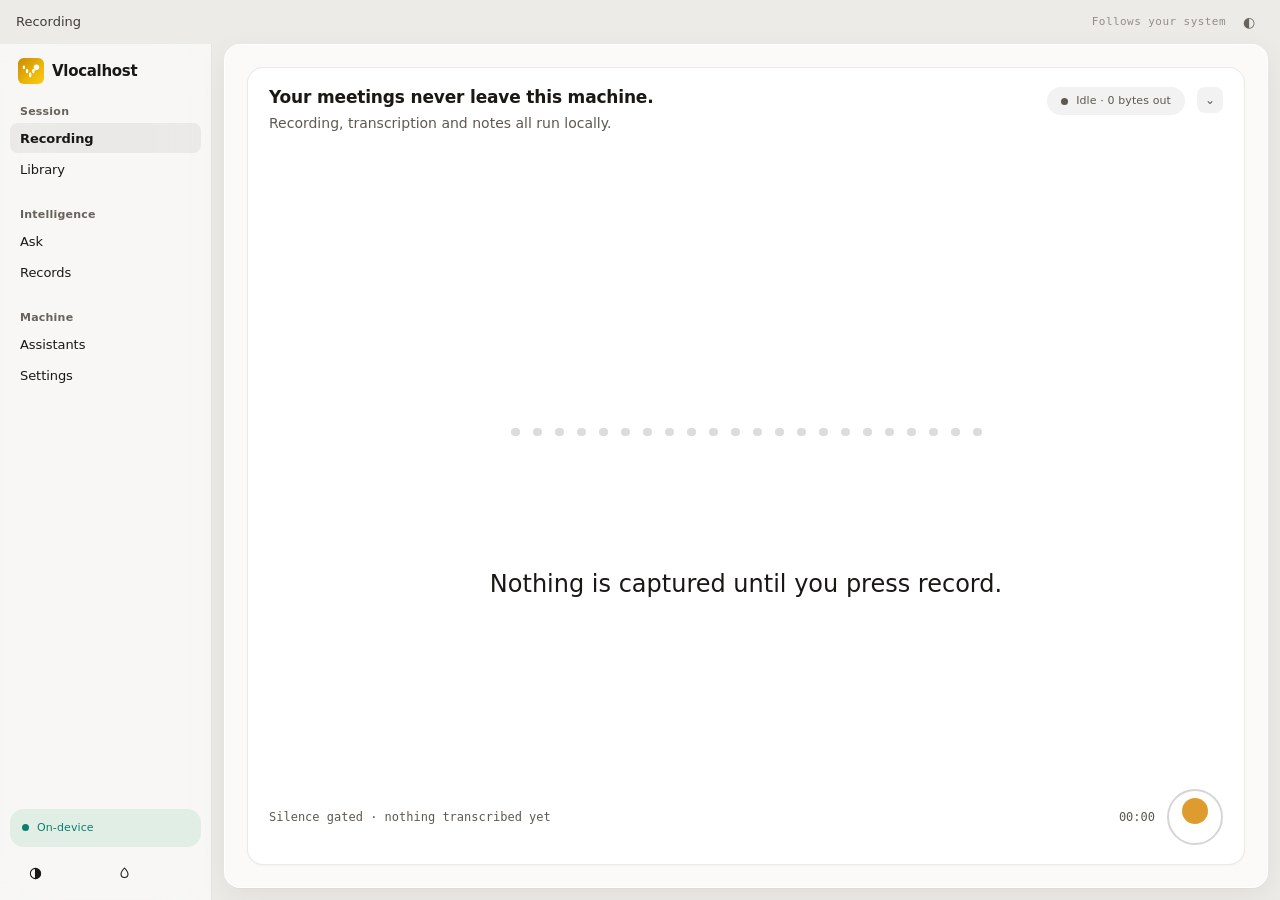
==== commit b2262db9: "Add a Records screen that an extension can supply, hidden in the free build records_provider is a re" ====
--- a/ui-next/index.html
+++ b/ui-next/index.html
@@ -81,6 +81,10 @@
       <button data-screen="library"><span class="dot"></span>Library</button>
       <div class="g">Intelligence</div>
       <button data-screen="ask"><span class="dot"></span>Ask</button>
+      <!-- Only when an extension supplies records (records_provider). The free
+           build never shows it: a screen that can only say "not available" is
+           an advert, not a feature. -->
+      <button data-screen="records" id="nav-records" hidden><span class="dot"></span>Records</button>
       <div class="g">Machine</div>
       <button data-screen="assistants"><span class="dot"></span>Assistants</button>
       <button data-screen="settings"><span class="dot"></span>Settings</button>
@@ -337,6 +341,15 @@
            connect one, what will it be able to see, and what has it looked at.
            The third is the one no config-file integration ever answers, which
            is why it gets equal room rather than a line in Settings. -->
+      <section class="screen" id="screen-records" hidden>
+        <h1 class="h">Every conversation, in your format.</h1>
+        <div class="lede rec-lede">Pick the record your business keeps after a conversation, check it
+          once, and every meeting after fills it. Each value points at the line it came from.</div>
+        <div class="rec-follow" id="rec-follow" hidden><b></b>Filling after every meeting while this window is open</div>
+        <div class="rec-err" id="rec-err" role="alert" hidden></div>
+        <div id="rec-view" aria-live="polite"></div>
+      </section>
+
       <section class="screen" id="screen-assistants" hidden>
         <h1 class="h">Assistants</h1>
         <div class="meta">What a connected assistant may read from this machine</div>
--- a/ui-next/app.css
+++ b/ui-next/app.css
@@ -1291,3 +1291,90 @@
  * ancestor, so the same call now scrolls the list and leaves the stage alone. */
 #transcript { max-height: 280px; overflow-y: auto; overscroll-behavior: contain; }
 #screen-record[data-stage="full"] #transcript { max-height: 200px; }
+
+/* ================================================================ records ==
+   The Records screen (shown only when an extension supplies records). Built
+   from the same tokens as every other screen: panels, chips, pills, inputs. */
+.rec-lede { color: var(--ink-3); font: var(--t-prose); max-width: 62ch; margin: var(--s2) 0 var(--s3); }
+.rec-follow { display: inline-flex; align-items: center; gap: var(--s2); font: var(--t-label);
+  letter-spacing: .06em; color: var(--mint-text); margin-bottom: var(--s3); }
+.rec-follow b { width: 7px; height: 7px; border-radius: 50%; background: var(--mint); }
+.rec-err { color: var(--risk-text); font: var(--t-body); margin: var(--s2) 0; }
+.rec-note { color: var(--ink-3); font: var(--t-hint); max-width: 64ch; margin: var(--s2) 0 var(--s3); }
+.rec-pill { margin-left: var(--s2); white-space: nowrap; }
+
+.rec-cards { display: grid; grid-template-columns: repeat(auto-fill, minmax(260px, 1fr)); gap: var(--s3); margin-top: var(--s3); }
+.rec-card { text-align: left; border: 1px solid var(--line); border-radius: var(--r-md); background: var(--paper-2);
+  box-shadow: var(--shadow); padding: var(--s4); cursor: pointer; color: var(--ink); font: var(--t-body); }
+.rec-card:hover, .rec-card:focus-visible { border-color: var(--ink-4); }
+.rec-card-top { display: flex; align-items: center; justify-content: space-between; gap: var(--s2); flex-wrap: wrap; }
+.rec-card-use { color: var(--ink-3); font: var(--t-hint); margin-top: var(--s1); }
+.rec-card-n { display: flex; flex-wrap: wrap; gap: var(--s3); margin-top: var(--s3); font: var(--t-data); color: var(--ink-4); }
+.rec-wait { color: var(--amber-text); font-weight: 600; }
+
+.rec-new > .panel-k { margin-top: var(--s4); }
+.rec-gallery { display: grid; grid-template-columns: repeat(auto-fill, minmax(240px, 1fr)); gap: var(--s3); margin: var(--s3) 0 var(--s5); }
+.rec-tpl { border: 1px solid var(--line); border-radius: var(--r-md); background: var(--paper-2); padding: var(--s4);
+  display: flex; flex-direction: column; gap: var(--s1); }
+.rec-tpl strong { font: var(--t-title); }
+.rec-tpl-who { font: var(--t-data); color: var(--ink-4); }
+.rec-tpl p { margin: var(--s1) 0; color: var(--ink-2); font: var(--t-hint); flex: 1; }
+.rec-tpl-f { font: var(--t-data); color: var(--ink-3); margin-bottom: var(--s2); }
+.rec-tpl .btn { align-self: flex-start; }
+.rec-own { display: flex; flex-direction: column; gap: var(--s2); max-width: 640px; }
+.rec-own .input { max-width: none; }
+.rec-sample { min-height: 92px; padding: var(--s2) 12px; font: var(--t-data); resize: vertical; }
+
+.rec-back { margin: var(--s2) 0; padding: 0; background: none; border: 0; cursor: pointer; font: var(--t-body); color: var(--ink-3); }
+.rec-title { display: flex; align-items: center; gap: var(--s2); flex-wrap: wrap; font: var(--t-title); }
+.rec-tabs { display: flex; gap: var(--s2); margin: var(--s4) 0 var(--s3); }
+.rec-tabs .chip[aria-selected="true"] { background: var(--ink); color: var(--paper-2); border-color: var(--ink); }
+
+.rec-table { display: flex; flex-direction: column; border: 1px solid var(--line); border-radius: var(--r-md);
+  background: var(--paper-2); overflow: hidden; }
+.rec-row { display: grid; grid-template-columns: minmax(120px, 1.1fr) minmax(200px, 3fr) 132px 72px 72px;
+  gap: var(--s2); align-items: center; padding: var(--s2) var(--s3); border-top: 1px solid var(--line); }
+.rec-row:first-child { border-top: 0; }
+.rec-row-h { font: var(--t-label); letter-spacing: var(--track); text-transform: uppercase; color: var(--ink-4); }
+.rec-row .input { max-width: none; }
+.rec-row .rec-opts { margin-top: var(--s1); font: var(--t-data); }
+.rec-fname { font-weight: 600; color: var(--ink); overflow-wrap: anywhere; }
+.rec-auto { color: var(--ink-4); font: var(--t-hint); }
+.rec-check { text-align: center; }
+.rec-check input, .rec-tick input { width: 16px; height: 16px; accent-color: var(--amber); }
+
+.rec-deliver, .rec-try, .rec-approve { margin-top: var(--s4); display: flex; flex-direction: column; gap: var(--s2); }
+.rec-lab { font: var(--t-hint); color: var(--ink-3); }
+.rec-inline { display: flex; gap: var(--s2); align-items: center; }
+.rec-inline .input { max-width: 460px; }
+.rec-tick { font: var(--t-body); color: var(--ink-2); display: flex; align-items: center; gap: var(--s2); }
+.rec-retire { align-self: flex-start; background: none; border: 0; padding: 0; cursor: pointer; color: var(--ink-4); font: var(--t-hint); }
+.rec-retire:hover { color: var(--risk-text); }
+
+.rec-rec { border: 1px solid var(--line); border-radius: var(--r-md); background: var(--paper-2); padding: var(--s3) var(--s4);
+  margin: var(--s2) 0 var(--s3); box-shadow: var(--shadow); }
+.rec-rec.held { border-left: 3px solid var(--amber); }
+.rec-rec-top { display: flex; gap: var(--s3); align-items: center; flex-wrap: wrap; margin-bottom: var(--s2); }
+.rec-src { font: var(--t-data); color: var(--ink-4); overflow-wrap: anywhere; }
+.rec-why { color: var(--amber-text); font: var(--t-hint); margin-bottom: var(--s2); }
+.rec-vals { display: flex; flex-direction: column; }
+.rec-val { display: grid; grid-template-columns: minmax(120px, 200px) 1fr; gap: var(--s3); padding: 6px 0; border-top: 1px solid var(--line); }
+.rec-val:first-child { border-top: 0; }
+.rec-k { font: var(--t-label); letter-spacing: .06em; text-transform: uppercase; color: var(--ink-4); padding-top: 3px; }
+.rec-v { color: var(--ink); font: var(--t-body); font-weight: 500; overflow-wrap: anywhere; }
+.rec-v.rec-none { color: var(--ink-4); font-weight: 400; }
+.rec-skips { display: flex; flex-direction: column; gap: var(--s2); margin-top: var(--s2); }
+.rec-skip { display: flex; justify-content: space-between; align-items: center; gap: var(--s3);
+  border: 1px dashed var(--line-2); border-radius: var(--r-sm); padding: var(--s2) var(--s3); }
+.rec-cite { font: var(--t-data); color: var(--amber-text); margin-top: 2px; overflow-wrap: anywhere; }
+.rec-cite.rec-prob { color: var(--ink-4); }
+.rec-was { font: var(--t-data); color: var(--lilac-text); margin-top: 2px; }
+.rec-val .input { max-width: 420px; }
+.rec-missing { border-color: var(--amber); box-shadow: 0 0 0 2px var(--amber-soft); }
+.rec-sent-k { margin-top: var(--s4); }
+
+@media (max-width: 760px) {
+  .rec-row { grid-template-columns: 1fr 1fr; }
+  .rec-row-h { display: none; }
+  .rec-val { grid-template-columns: 1fr; gap: 2px; }
+}
